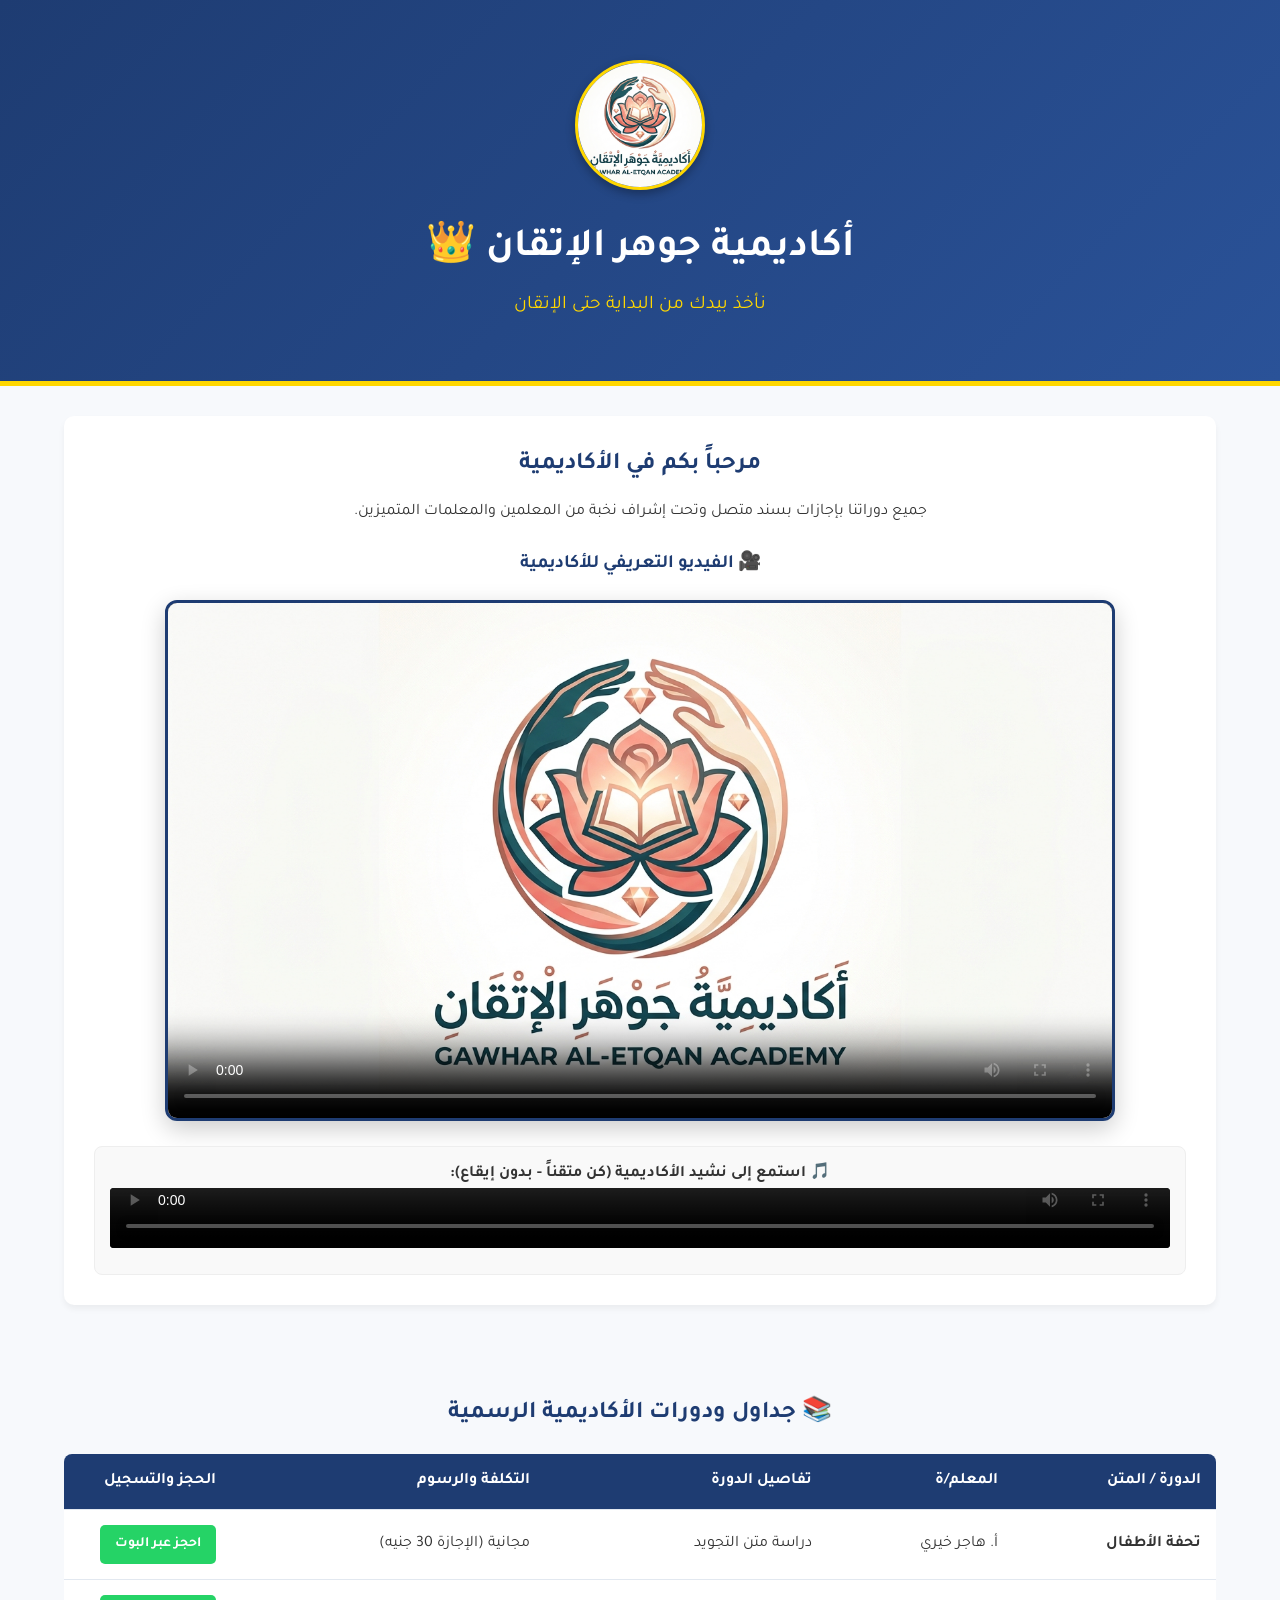
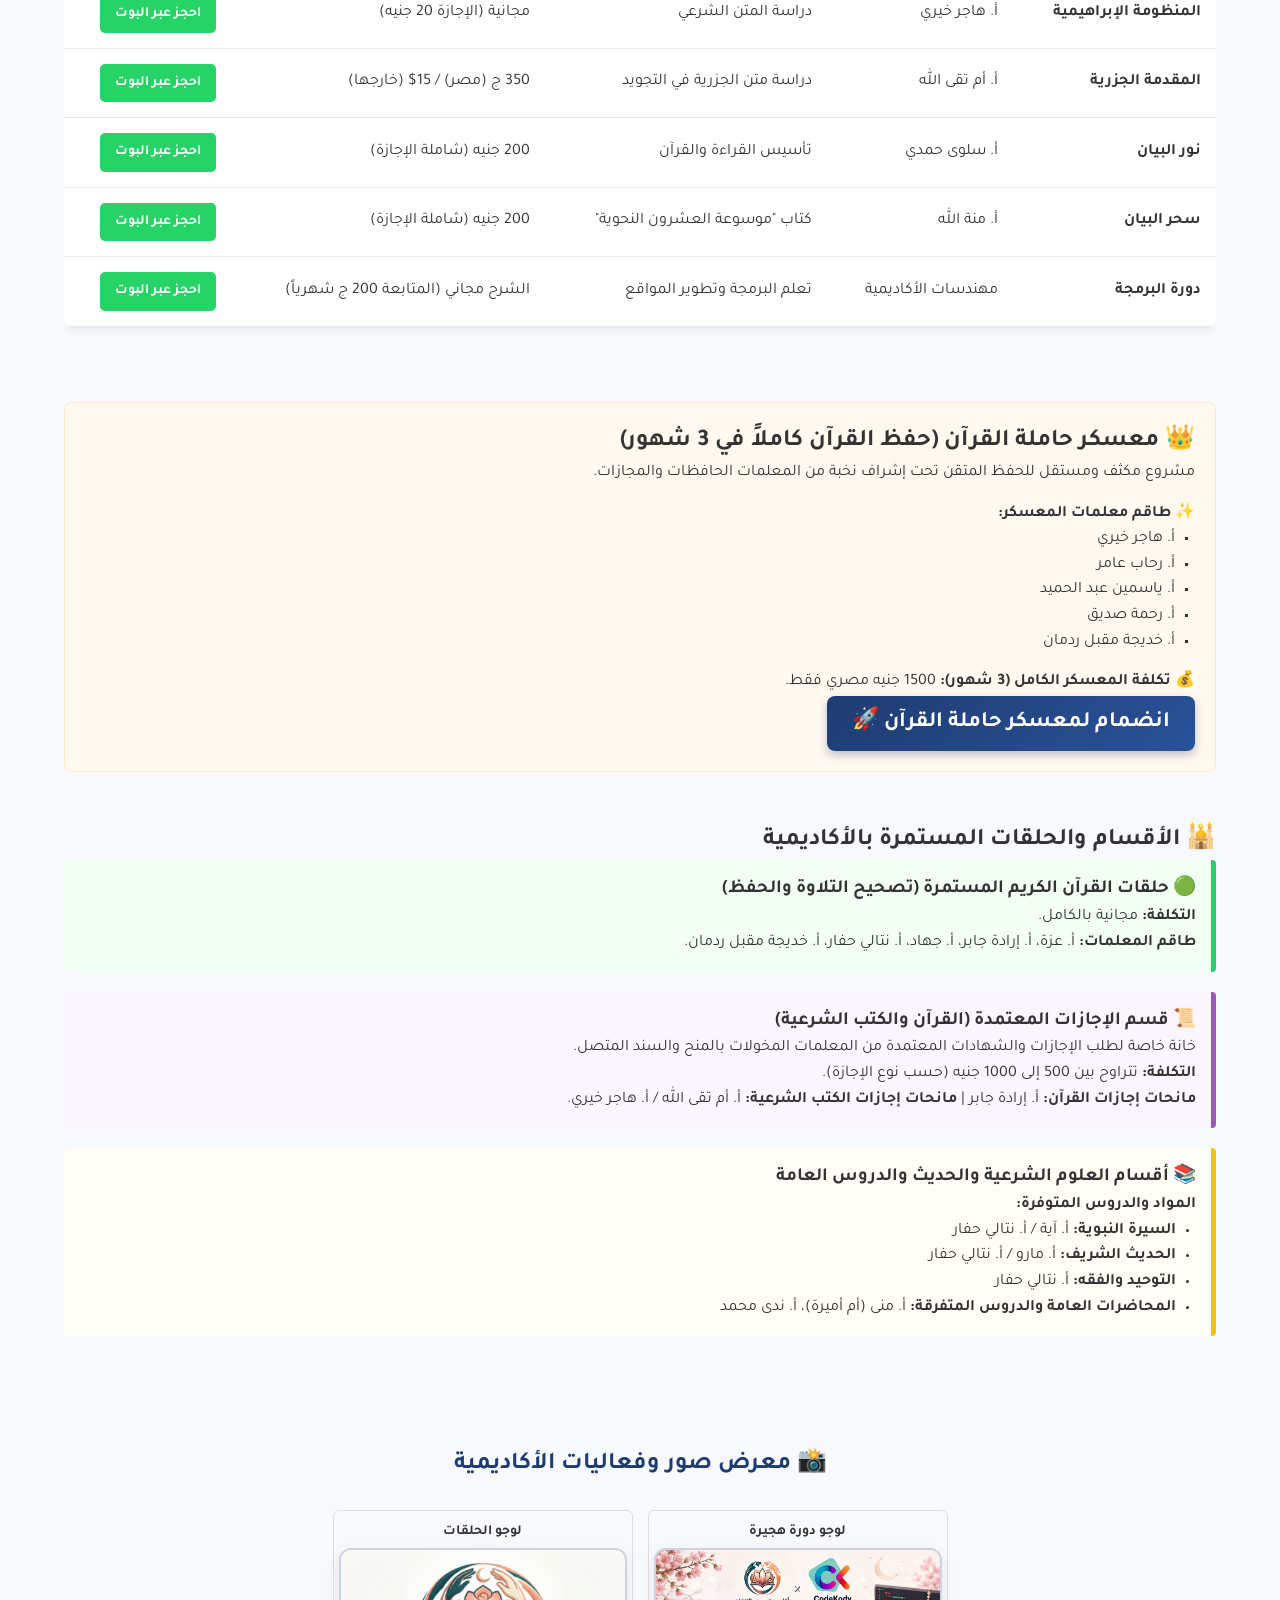
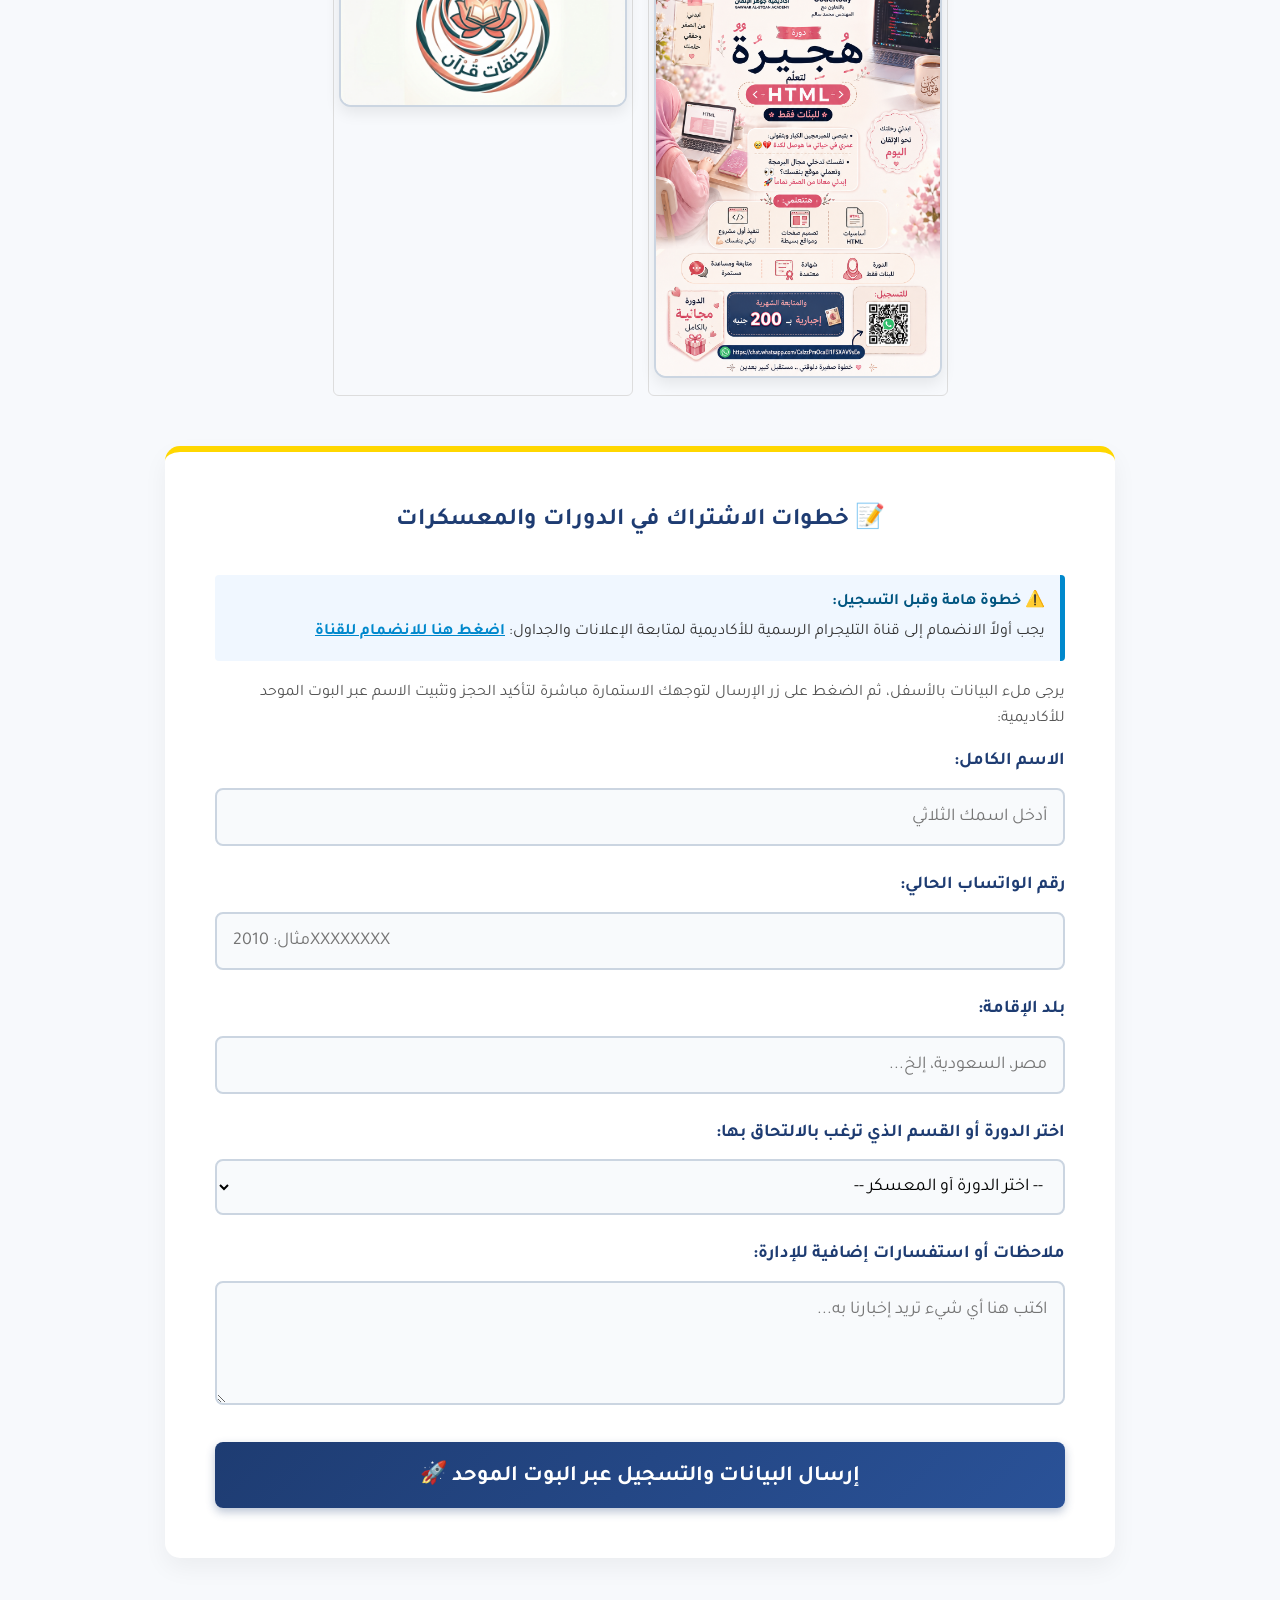
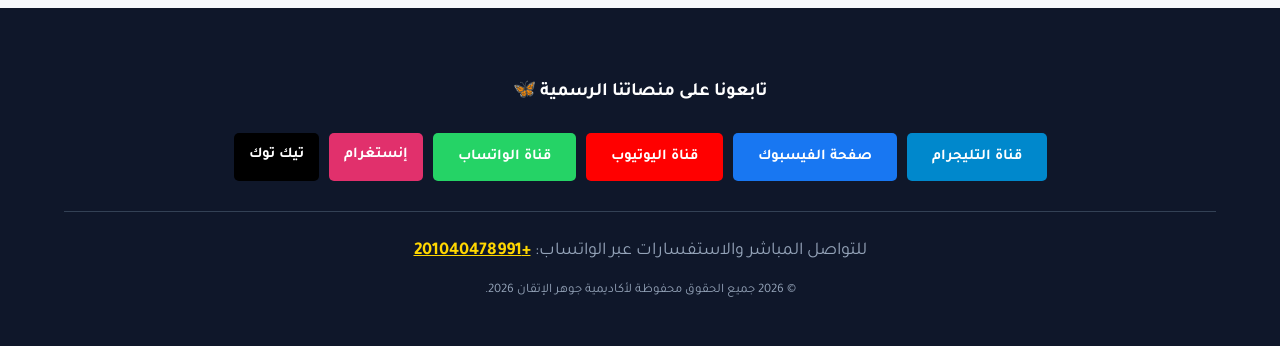
==== index.html @ d029f6da "update file paths" ====
<!DOCTYPE html>
<html lang="ar" dir="rtl">
<head>
    <meta charset="UTF-8">
    <meta name="viewport" content="width=device-width, initial-scale=1.0">
    <title>أكاديمية جوهر الإتقان</title>
    <link rel="stylesheet" href="style.css">
</head>
<body>

    <header>
        <div class="container">
            <div class="logo-area">
                <!-- لوجو الأكاديمية الرئيسي -->
                <img src="1776459624315.png" alt="شعار أكاديمية جوهر الإتقان" class="academy-logo">
                <h1>أكاديمية جوهر الإتقان 👑</h1>
            </div>
            <p class="slogan">نأخذ بيدك من البداية حتى الإتقان</p>
        </div>
    </header>

    <section class="intro container">
        <h2>مرحباً بكم في الأكاديمية</h2>
        <p>جميع دوراتنا بإجازات بسند متصل وتحت إشراف نخبة من المعلمين والمعلمات المتميزين.</p>
        
        <!-- قسم الفيديو التعريفي للأكاديمية -->
        <div class="video-section" style="margin-bottom: 25px;">
            <h3>🎥 الفيديو التعريفي للأكاديمية</h3>
            <div class="video-container">
                <video src="intro.mp4" controls width="100%" poster="1776459624315.png"></video>
            </div>
        </div>

        <!-- قسم نشيد الأكاديمية الرسمي -->
        <div class="audio-container" style="background-color: #f9f9f9; padding: 15px; border-radius: 8px; border: 1px solid #eee;">
            <p style="font-weight: bold; margin-top: 0;">🎵 استمع إلى نشيد الأكاديمية (كن متقناً - بدون إيقاع):</p>
            <video src="nasheed.mp4" controls width="100%" style="max-height: 60px; background: #000; border-radius: 4px;"></video>
        </div>
    </section>

    <!-- أولاً: دليل الدورات والمتون والأسعار -->
    <section class="courses-tables container" style="margin-top: 30px;">
        <h2>📚 جداول ودورات الأكاديمية الرسمية</h2>
        
        <div class="table-responsive">
            <table>
                <thead>
                    <tr>
                        <th>الدورة / المتن</th>
                        <th>المعلم/ة</th>
                        <th>تفاصيل الدورة</th>
                        <th>التكلفة والرسوم</th>
                        <th>الحجز والتسجيل</th>
                    </tr>
                </thead>
                <tbody>
                    <tr>
                        <td><strong>تحفة الأطفال</strong></td>
                        <td>أ. هاجر خيري</td>
                        <td>دراسة متن التجويد</td>
                        <td>مجانية (الإجازة 30 جنيه)</td>
                        <td><a href="https://t.me/DailyTajweedBot" target="_blank" class="btn-table">احجز عبر البوت</a></td>
                    </tr>
                    <tr>
                        <td><strong>المنظومة الإبراهيمية</strong></td>
                        <td>أ. هاجر خيري</td>
                        <td>دراسة المتن الشرعي</td>
                        <td>مجانية (الإجازة 20 جنيه)</td>
                        <td><a href="https://t.me/DailyTajweedBot" target="_blank" class="btn-table">احجز عبر البوت</a></td>
                    </tr>
                    <tr>
                        <td><strong>المقدمة الجزرية</strong></td>
                        <td>أ. أم تقى الله</td>
                        <td>دراسة متن الجزرية في التجويد</td>
                        <td>350 ج (مصر) / 15$ (خارجها)</td>
                        <td><a href="https://t.me/DailyTajweedBot" target="_blank" class="btn-table">احجز عبر البوت</a></td>
                    </tr>
                    <tr>
                        <td><strong>نور البيان</strong></td>
                        <td>أ. سلوى حمدي</td>
                        <td>تأسيس القراءة والقرآن</td>
                        <td>200 جنيه (شاملة الإجازة)</td>
                        <td><a href="https://t.me/DailyTajweedBot" target="_blank" class="btn-table">احجز عبر البوت</a></td>
                    </tr>
                    <tr>
                        <td><strong>سحر البيان</strong></td>
                        <td>أ. منة الله</td>
                        <td>كتاب "موسوعة العشرون النحوية"</td>
                        <td>200 جنيه (شاملة الإجازة)</td>
                        <td><a href="https://t.me/DailyTajweedBot" target="_blank" class="btn-table">احجز عبر البوت</a></td>
                    </tr>
                    <tr>
                        <td><strong>دورة البرمجة</strong></td>
                        <td>مهندسات الأكاديمية</td>
                        <td>تعلم البرمجة وتطوير المواقع</td>
                        <td>الشرح مجاني (المتابعة 200 ج شهرياً)</td>
                        <td><a href="https://t.me/DailyTajweedBot" target="_blank" class="btn-table">احجز عبر البوت</a></td>
                    </tr>
                </tbody>
            </table>
        </div>
    </section>

    <!-- ثانياً: معسكر حاملة القرآن الكريم -->
    <section class="camps-section container" style="background-color: #fff9f0; padding: 20px; border-radius: 8px; border: 1px solid #ffeacc; margin-top: 30px;">
        <h2>👑 معسكر حاملة القرآن (حفظ القرآن كاملاً في 3 شهور)</h2>
        <p>مشروع مكثف ومستقل للحفظ المتقن تحت إشراف نخبة من المعلمات الحافظات والمجازات.</p>
        
        <div style="margin: 15px 0;">
            <strong>✨ طاقم معلمات المعسكر:</strong>
            <ul style="list-style-type: square; margin-right: 20px; padding: 0;">
                <li>أ. هاجر خيري</li>
                <li>أ. رحاب عامر</li>
                <li>أ. ياسمين عبد الحميد</li>
                <li>أ. رحمة صديق</li>
                <li>أ. خديجة مقبل ردمان</li>
            </ul>
        </div>
        
        <p><strong>💰 تكلفة المعسكر الكامل (3 شهور):</strong> 1500 جنيه مصري فقط.</p>
        <a href="https://t.me/DailyTajweedBot" target="_blank" class="btn-submit" style="display: inline-block; text-align: center; text-decoration: none; width: auto; padding: 10px 25px;">انضمام لمعسكر حاملة القرآن 🚀</a>
    </section>

    <!-- ثالثاً ورابعاً وخامساً: Services -->
    <section class="academy-features container" style="margin-top: 30px;">
        <h2>🕌 الأقسام والحلقات المستمرة بالأكاديمية</h2>
        
        <div class="features-grid" style="display: flex; flex-direction: column; gap: 20px;">
            
            <div class="feature-item" style="background: #f4fff4; padding: 15px; border-right: 5px solid #2ecc71; border-radius: 4px;">
                <h3>🟢 حلقات القرآن الكريم المستمرة (تصحيح التلاوة والحفظ)</h3>
                <p><strong>التكلفة:</strong> مجانية بالكامل.</p>
                <p><strong>طاقم المعلمات:</strong> أ. عزة، أ. إرادة جابر، أ. جهاد، أ. نتالي حفار، أ. خديجة مقبل ردمان.</p>
            </div>

            <div class="feature-item" style="background: #fbf5ff; padding: 15px; border-right: 5px solid #9b59b6; border-radius: 4px;">
                <h3>📜 قسم الإجازات المعتمدة (القرآن والكتب الشرعية)</h3>
                <p>خانة خاصة لطلب الإجازات والشهادات المعتمدة من المعلمات المخولات بالمنح والسند المتصل.</p>
                <p><strong>التكلفة:</strong> تتراوح بين 500 إلى 1000 جنيه (حسب نوع الإجازة).</p>
                <p><strong>مانحات إجازات القرآن:</strong> أ. إرادة جابر | <strong>مانحات إجازات الكتب الشرعية:</strong> أ. أم تقى الله / أ. هاجر خيري.</p>
            </div>

            <div class="feature-item" style="background: #fffdf5; padding: 15px; border-right: 5px solid #f1c40f; border-radius: 4px;">
                <h3>📚 أقسام العلوم الشرعية والحديث والدروس العامة</h3>
                <p><strong>المواد والدروس المتوفرة:</strong></p>
                <ul style="margin-right: 20px;">
                    <li><strong>السيرة النبوية:</strong> أ. آية / أ. نتالي حفار</li>
                    <li><strong>الحديث الشريف:</strong> أ. مارو / أ. نتالي حفار</li>
                    <li><strong>التوحيد والفقه:</strong> أ. نتالي حفار</li>
                    <li><strong>المحاضرات العامة والدروس المتفرقة:</strong> أ. منى (أم أميرة)، أ. ندى محمد</li>
                </ul>
            </div>

        </div>
    </section>

    <!-- معرض الصور -->
    <section class="gallery container" style="margin-top: 30px;">
        <h2>📸 معرض صور وفعاليات الأكاديمية</h2>
        <div class="grid-gallery" style="display: flex; gap: 15px; justify-content: center; flex-wrap: wrap;">
            <div class="photo-item" style="max-width: 300px; border: 1px solid #ddd; padding: 5px; border-radius: 6px;">
                <p style="text-align: center; margin: 5px 0; font-size: 14px; font-weight: bold;">لوجو دورة هجيرة</p>
                <img src="file_0000000026c471f4b24076ea4651ed63.png" alt="لوجو دورة هجيرة" class="gallery-img" style="width: 100%; height: auto;">
            </div>
            <div class="photo-item" style="max-width: 300px; border: 1px solid #ddd; padding: 5px; border-radius: 6px;">
                <p style="text-align: center; margin: 5px 0; font-size: 14px; font-weight: bold;">لوجو الحلقات</p>
                <img src="1776463330630.png" alt="لوجو حلقات القرآن الكريم" class="gallery-img" style="width: 100%; height: auto;">
            </div>
        </div>
    </section>

    <!-- قسم استمارة التسجيل الموجهة للبوت -->
    <section class="registration-form container" style="margin-top: 30px;">
        <h2>📝 خطوات الاشتراك في الدورات والمعسكرات</h2>
        
        <div class="registration-notice" style="background-color: #f0f7ff; border-right: 5px solid #0088cc; padding: 15px; margin-bottom: 20px; border-radius: 4px;">
            <p style="margin: 0; font-weight: bold; color: #005580;">⚠️ خطوة هامة وقبل التسجيل:</p>
            <p style="margin: 5px 0 0 0;">يجب أولاً الانضمام إلى قناة التليجرام الرسمية للأكاديمية لمتابعة الإعلانات والجداول: 
                <a href="https://t.me/jaoharoaletqan" target="_blank" style="color: #0088cc; font-weight: bold; text-decoration: underline;">اضغط هنا للانضمام للقناة</a>
            </p>
        </div>

        <p style="margin-bottom: 15px; color: #555;">يرجى ملء البيانات بالأسفل، ثم الضغط على زر الإرسال لتوجهك الاستمارة مباشرة لتأكيد الحجز وتثبيت الاسم عبر البوت الموحد للأكاديمية:</p>

        <form action="https://t.me/DailyTajweedBot" method="GET" target="_blank">
            <div class="form-group">
                <label for="name">الاسم الكامل:</label>
                <input type="text" id="name" name="name" required placeholder="أدخل اسمك الثلاثي">
            </div>

            <div class="form-group">
                <label for="phone">رقم الواتساب الحالي:</label>
                <input type="tel" id="phone" name="phone" required placeholder="مثال: 2010XXXXXXXX">
            </div>

            <div class="form-group">
                <label for="country">بلد الإقامة:</label>
                <input type="text" id="country" name="country" required placeholder="مصر، السعودية، إلخ...">
            </div>

            <div class="form-group">
                <label for="course">اختر الدورة أو القسم الذي ترغب بالالتحاق بها:</label>
                <select id="course" name="course" required>
                    <option value="" disabled selected>-- اختر الدورة أو المعسكر --</option>
                    <option value="toufa">دورة تحفة الأطفال - أ. هاجر خيري</option>
                    <option value="ibrahimia">دورة المنظومة الإبراهيمية - أ. هاجر خيري</option>
                    <option value="jazaria">دورة المقدمة الجزرية - أ. أم تقى الله</option>
                    <option value="nour-bayan">دورة نور البيان - أ. سلوى حمدي</option>
                    <option value="sehr-bayan">دورة سحر البيان (النحو) - أ. منة الله</option>
                    <option value="programming">دورة البرمجة وتطوير المواقع</option>
                    <option value="quran-camp">معسكر حاملة القرآن (حفظ 3 شهور)</option>
                    <option value="free-quran">حلقات القرآن الكريم المستمرة (مجاناً)</option>
                    <option value="ejaza">طلب إجازة معتمدة (قرآن / كتب شرعية)</option>
                    <option value="sharia-lessons">الدروس والعلوم الشرعية العامة</option>
                </select>
            </div>

            <div class="form-group">
                <label for="notes">ملاحظات أو استفسارات إضافية للإدارة:</label>
                <textarea id="notes" name="notes" rows="4" placeholder="اكتب هنا أي شيء تريد إخبارنا به..."></textarea>
            </div>

            <button type="submit" class="btn-submit">إرسال البيانات والتسجيل عبر البوت الموحد 🚀</button>
        </form>
    </section>

    <footer>
        <div class="container">
            <h3>تابعونا على منصاتنا الرسمية 🦋</h3>
            <div class="social-links" style="display: flex; flex-wrap: wrap; gap: 10px; justify-content: center;">
                <a href="https://t.me/jaoharoaletqan" target="_blank" class="social-btn telegram">قناة التليجرام</a>
                <a href="https://www.facebook.com/share/1DRd5P4RkN/" target="_blank" class="social-btn facebook">صفحة الفيسبوك</a>
                <a href="https://youtube.com/channel/UCvc7zx4xWksuyzPKJqUx25w?si=0wSrqYZo-ciBaQLL" target="_blank" class="social-btn youtube">قناة اليوتيوب</a>
                <a href="https://whatsapp.com/channel/0029Vb83shEDOQIeLFzWgD01" target="_blank" class="social-btn whatsapp">قناة الواتساب</a>
                <a href="https://www.instagram.com/hager832014?igsh=ZzMzMGJic2dxbDhq" target="_blank" class="social-btn instagram" style="background-color: #E1306C; color: white; padding: 10px 15px; border-radius: 5px; text-decoration: none;">إنستغرام</a>
                <a href="https://tiktok.com/@user3035176127599" target="_blank" class="social-btn tiktok" style="background-color: #000000; color: white; padding: 10px 15px; border-radius: 5px; text-decoration: none;">تيك توك</a>
            </div>
            
            <hr class="footer-divider">
            
            <p class="footer-contact">للتواصل المباشر والاستفسارات عبر الواتساب: <a href="https://wa.me/201040478991" target="_blank" style="color: #ffd700; font-weight: bold;">+201040478991</a></p>
            <p class="copyright">&copy; 2026 جميع الحقوق محفوظة لأكاديمية جوهر الإتقان 2026.</p>
        </div>
    </footer>

</body>
</html>
---- style.css ----
/* إعدادات الخطوط العامة والتصفير */
@import url('https://fonts.googleapis.com/css2?family=Tajawal:wght@400;700&display=swap');

* {
    margin: 0;
    padding: 0;
    box-sizing: border-box;
    font-family: 'Tajawal', sans-serif;
}

body {
    background-color: #f7f9fc;
    color: #333;
    line-height: 1.6;
}

.container {
    width: 90%;
    max-width: 1200px;
    margin: 0 auto;
    padding: 20px 0;
}

/* الهيدر وتنسيق الشعار */
header {
    background: linear-gradient(135deg, #1e3c72, #2a5298);
    color: #fff;
    text-align: center;
    padding: 40px 0;
    border-bottom: 5px solid #ffd700;
}

.academy-logo {
    width: 130px;
    height: 130px;
    border-radius: 50%;
    border: 3px solid #ffd700;
    margin-bottom: 15px;
    object-fit: cover;
    box-shadow: 0 4px 10px rgba(0, 0, 0, 0.3);
}

header h1 {
    font-size: 2.5rem;
    margin-bottom: 10px;
}

.slogan {
    font-size: 1.2rem;
    color: #ffd700;
}

/* القسم الترحيبي */
.intro {
    text-align: center;
    margin-top: 30px;
    background: #fff;
    padding: 30px;
    border-radius: 10px;
    box-shadow: 0 4px 6px rgba(0,0,0,0.05);
}

.intro h2 {
    color: #1e3c72;
    margin-bottom: 15px;
}

.video-section h3 {
    color: #1e3c72;
    margin: 25px 0 10px 0;
}

/* تكبير وتعديل مشغل الفيديو */
.video-container {
    width: 100%;
    max-width: 950px; 
    margin: 20px auto;
    border-radius: 12px;
    overflow: hidden;
    box-shadow: 0 8px 25px rgba(0, 0, 0, 0.2); 
    border: 3px solid #1e3c72; 
}

.video-container video {
    display: block;
    width: 100%;
    height: auto;
    max-height: 550px;
    background-color: #000;
}

.audio-container {
    margin-top: 20px;
}

.audio-container audio {
    margin-top: 10px;
    width: 100%;
    max-width: 450px;
}

/* جداول الدورات */
.courses-tables h2 {
    text-align: center;
    color: #1e3c72;
    margin: 40px 0 20px 0;
}

.courses-tables h3 {
    color: #2a5298;
    background-color: #e0f2fe;
    padding: 12px;
    border-right: 5px solid #0284c7;
    margin-top: 30px;
    margin-bottom: 15px;
    border-radius: 4px;
}

.table-responsive {
    overflow-x: auto;
}

table {
    width: 100%;
    border-collapse: collapse;
    background: #fff;
    border-radius: 8px;
    overflow: hidden;
    box-shadow: 0 4px 6px rgba(0,0,0,0.05);
    margin-bottom: 25px;
}

th, td {
    padding: 15px;
    text-align: right;
    border-bottom: 1px solid #e2e8f0;
}

th {
    background-color: #1e3c72;
    color: white;
    font-size: 16px;
}

tr:hover {
    background-color: #f1f5f9;
}

.btn-table {
    display: inline-block;
    padding: 8px 15px;
    background-color: #25d366;
    color: #fff;
    text-decoration: none;
    border-radius: 5px;
    font-size: 14px;
    font-weight: bold;
    transition: 0.3s;
}

.btn-table:hover {
    background-color: #128c7e;
}

/* قسم المعرض وتكبير مساحة وعرض الصور */
.gallery h2 {
    text-align: center;
    color: #1e3c72;
    margin: 40px 0 20px 0;
}

.grid-gallery {
    display: grid;
    grid-template-columns: repeat(auto-fit, minmax(400px, 1fr)); 
    gap: 30px; 
    margin-top: 25px;
}

.gallery-img {
    width: 100%;
    height: 400px; 
    object-fit: contain; 
    background-color: #fff; 
    border-radius: 12px;
    border: 2px solid #cbd5e1;
    box-shadow: 0 6px 15px rgba(0,0,0,0.08);
    transition: transform 0.3s ease, box-shadow 0.3s ease;
}

.gallery-img:hover {
    transform: scale(1.04); 
    box-shadow: 0 12px 25px rgba(0,0,0,0.15);
}

/* تكبير وتوسيع استمارة التسجيل للفورم */
.registration-form {
    max-width: 950px; 
    margin: 50px auto;
    padding: 50px; 
    background: #fff;
    border-radius: 15px;
    border-top: 6px solid #ffd700; 
    box-shadow: 0 10px 25px rgba(0,0,0,0.05);
}

.registration-form h2 {
    text-align: center;
    color: #1e3c72;
    margin-bottom: 35px;
}

.form-group {
    margin-bottom: 25px;
}

.form-group label {
    display: block;
    font-size: 18px; 
    margin-bottom: 12px;
    font-weight: bold;
    color: #1e3c72;
}

.form-group input, 
.form-group select, 
.form-group textarea {
    width: 100%;
    padding: 16px; 
    border: 2px solid #cbd5e1; 
    border-radius: 8px;
    font-size: 18px; 
    background-color: #f8fafc;
}

.form-group input:focus, .form-group select:focus, .form-group textarea:focus {
    outline: none;
    border-color: #2a5298;
    background-color: #fff;
}

.btn-submit {
    display: block;
    width: 100%;
    padding: 18px; 
    background: linear-gradient(135deg, #1e3c72, #2a5298);
    color: white;
    border: none;
    border-radius: 8px;
    font-size: 22px; 
    font-weight: bold;
    cursor: pointer;
    transition: 0.3s;
    box-shadow: 0 4px 10px rgba(30, 60, 114, 0.3);
}

.btn-submit:hover {
    background: linear-gradient(135deg, #2a5298, #1e3c72);
}

/* الفوتر ومواقع التواصل */
footer {
    background-color: #0f172a;
    color: #94a3b8;
    padding: 50px 0 25px 0;
    text-align: center;
    margin-top: 50px;
}

footer h3 {
    color: #fff;
    margin-bottom: 25px;
}

.social-links {
    display: flex;
    justify-content: center;
    gap: 15px;
    flex-wrap: wrap;
    margin-bottom: 30px;
}

.social-btn {
    padding: 12px 25px;
    color: white;
    text-decoration: none;
    border-radius: 5px;
    font-weight: bold;
    font-size: 15px;
    transition: 0.3s;
}

.telegram { background-color: #0088cc; }
.facebook { background-color: #1877f2; }
.youtube { background-color: #ff0000; }
.whatsapp { background-color: #25d366; }

.social-btn:hover {
    opacity: 0.85;
}

.footer-divider {
    border: 0;
    height: 1px;
    background: #334155;
    margin: 25px 0;
}

.footer-contact {
    margin-bottom: 15px;
    font-size: 18px;
}

.copyright {
    font-size: 13px;
}

/* الاستجابة للشاشات الصغيرة جداً كالهواتف */
@media (max-width: 768px) {
    header h1 { font-size: 1.8rem; }
    th, td { padding: 10px; font-size: 14px; }
    .grid-gallery { grid-template-columns: 1fr; }
    .gallery-img { height: 280px; }
    .registration-form { padding: 25px; }
}
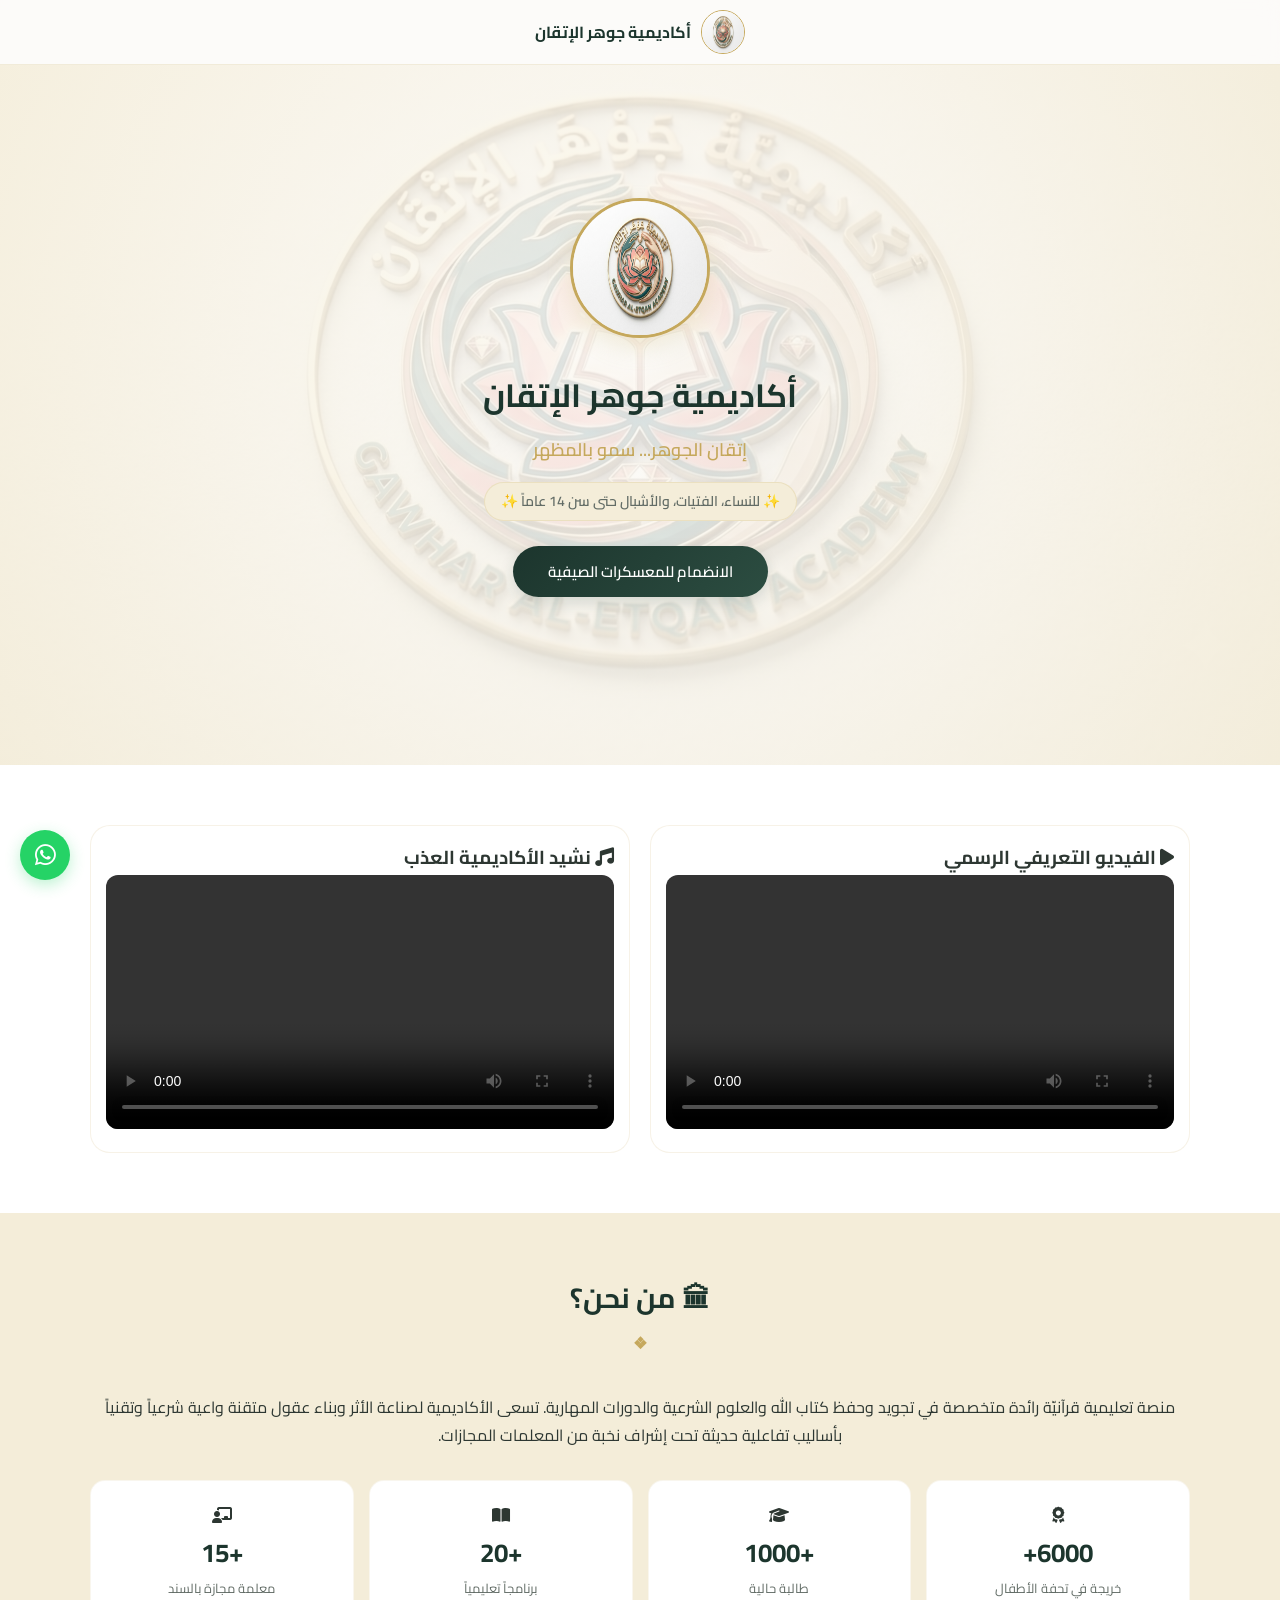
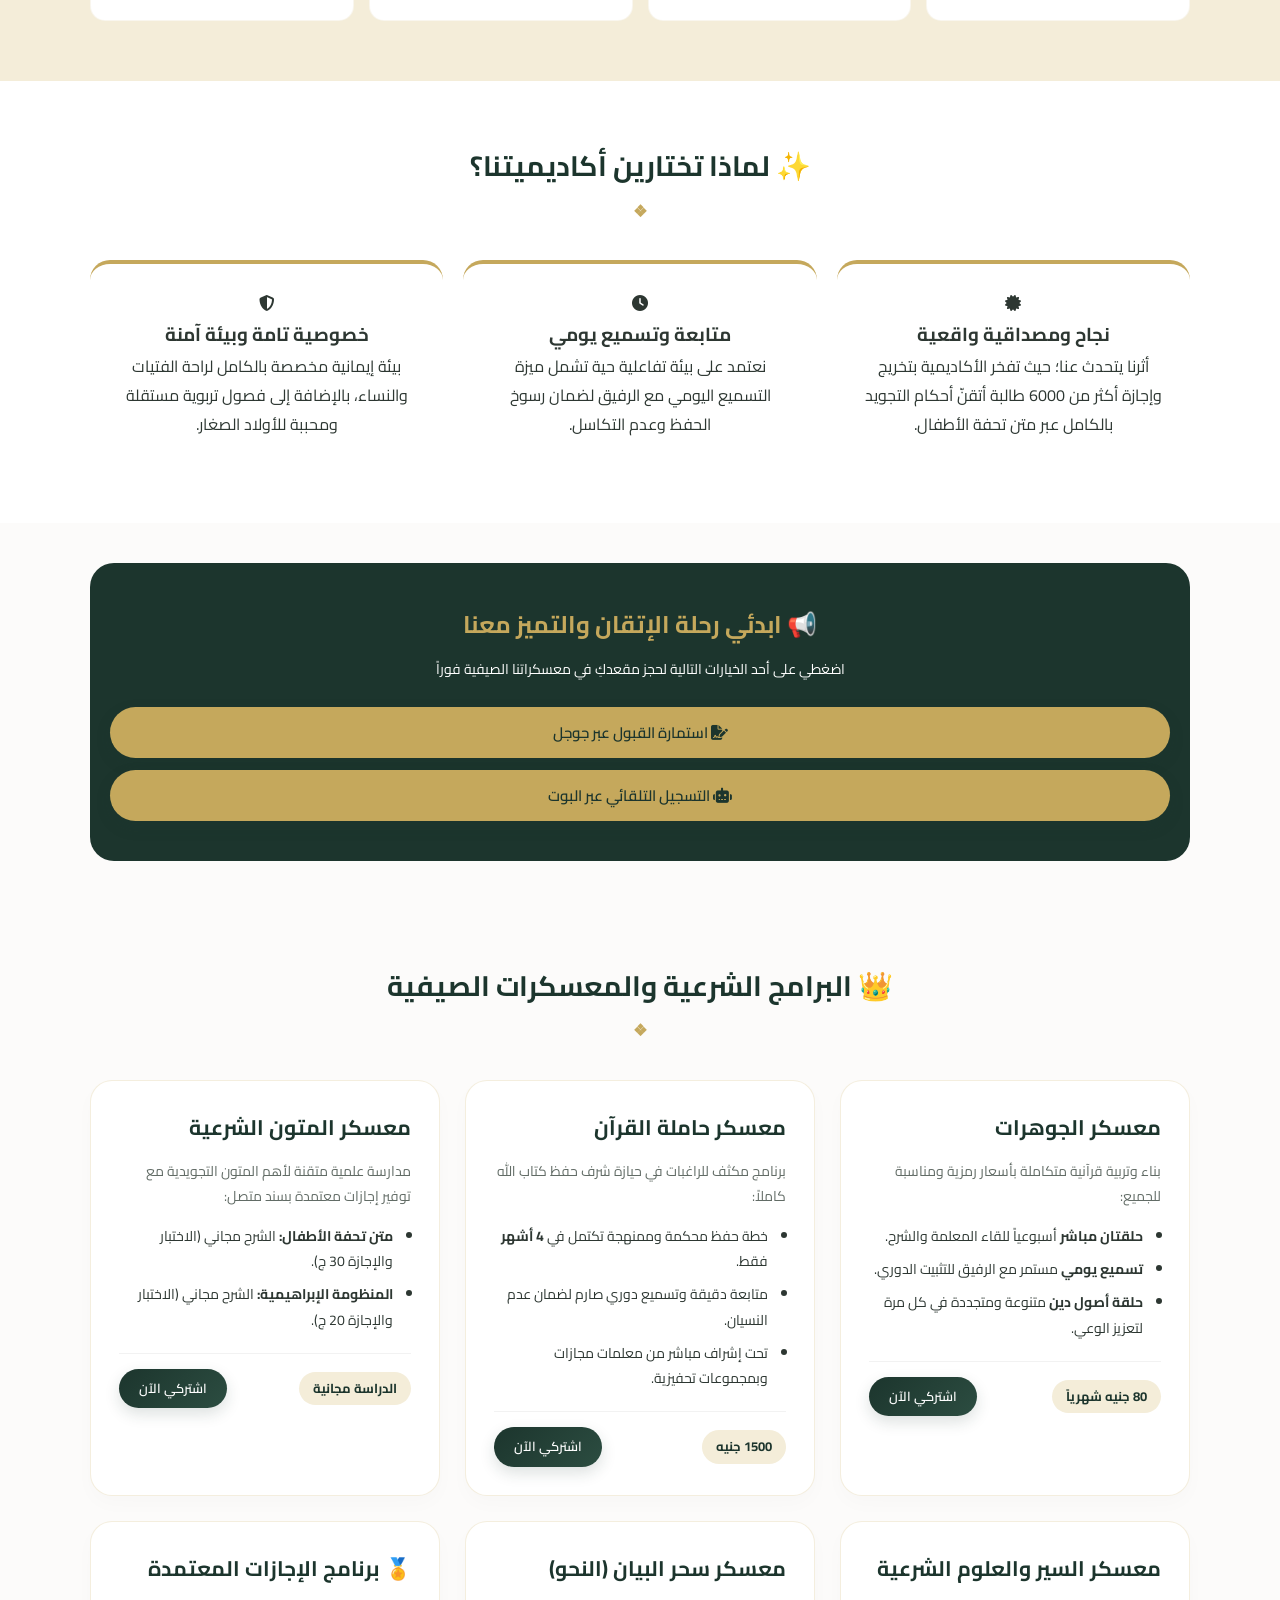
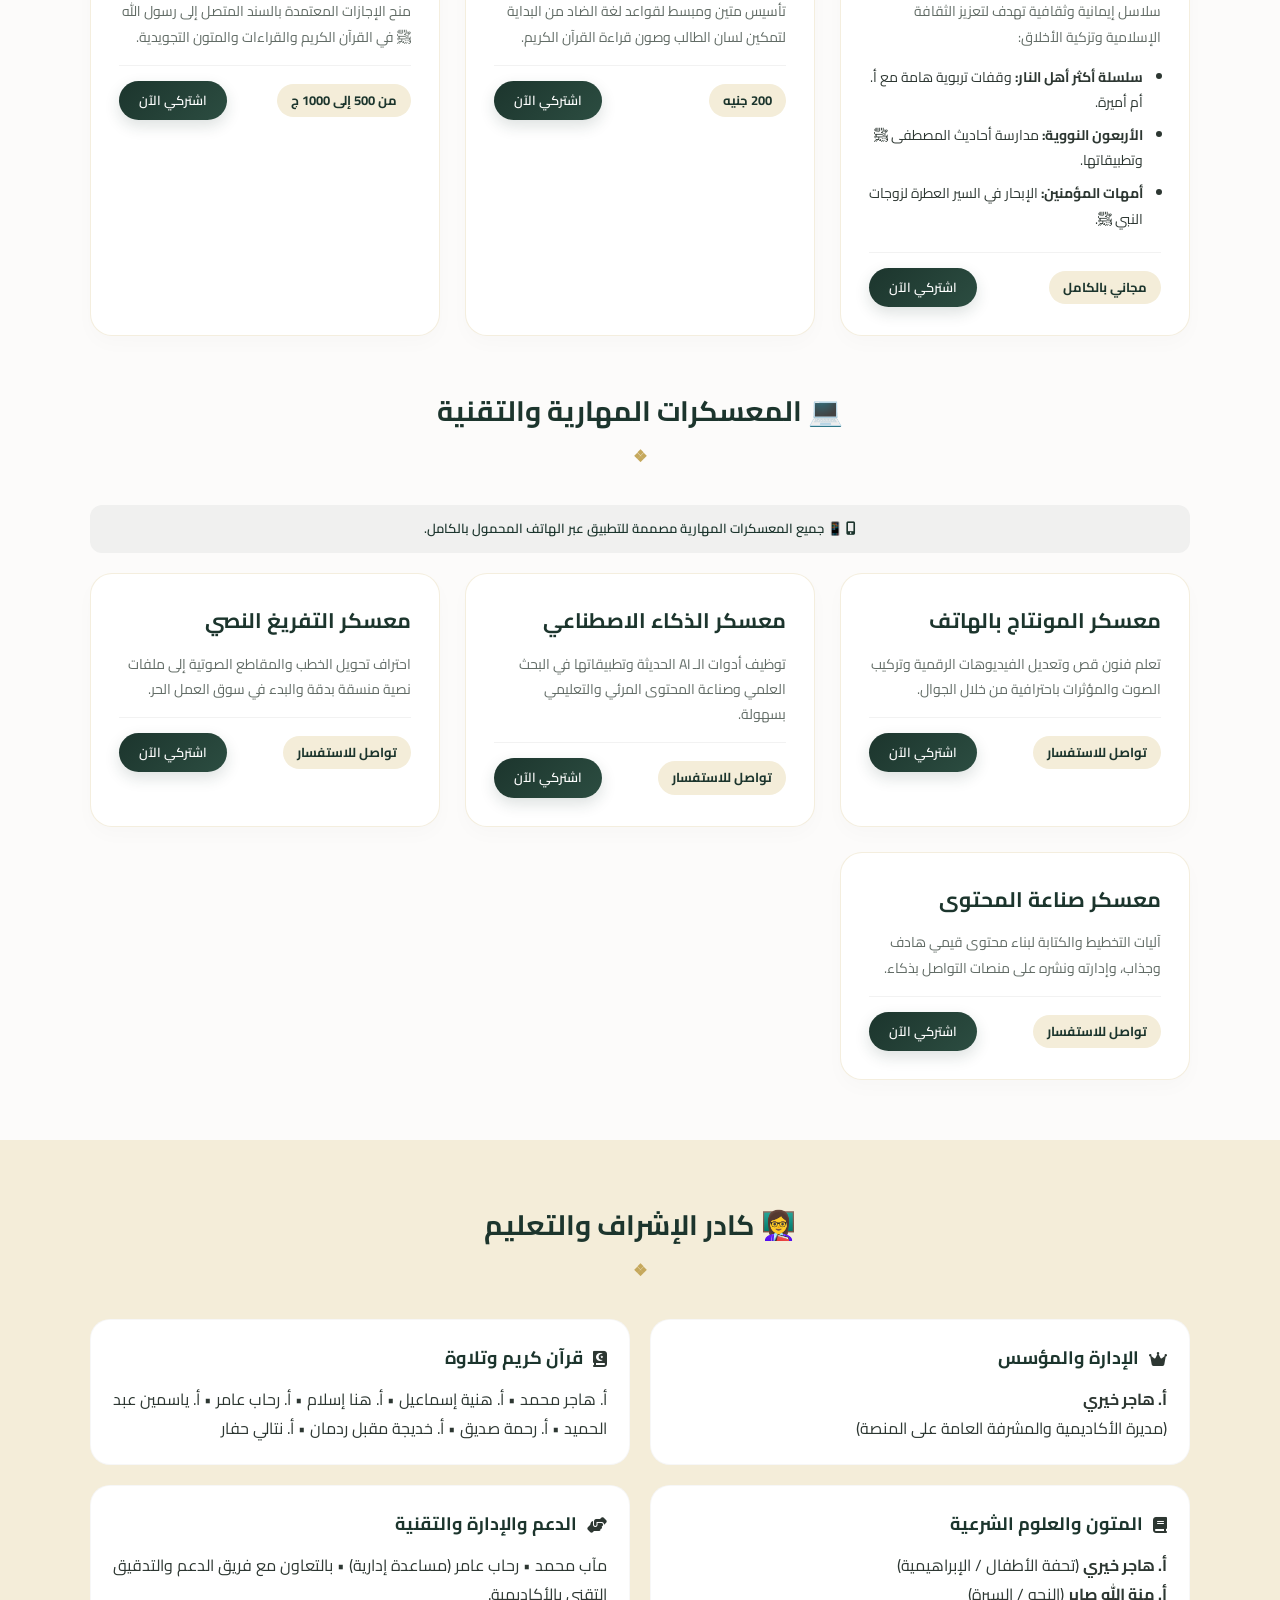
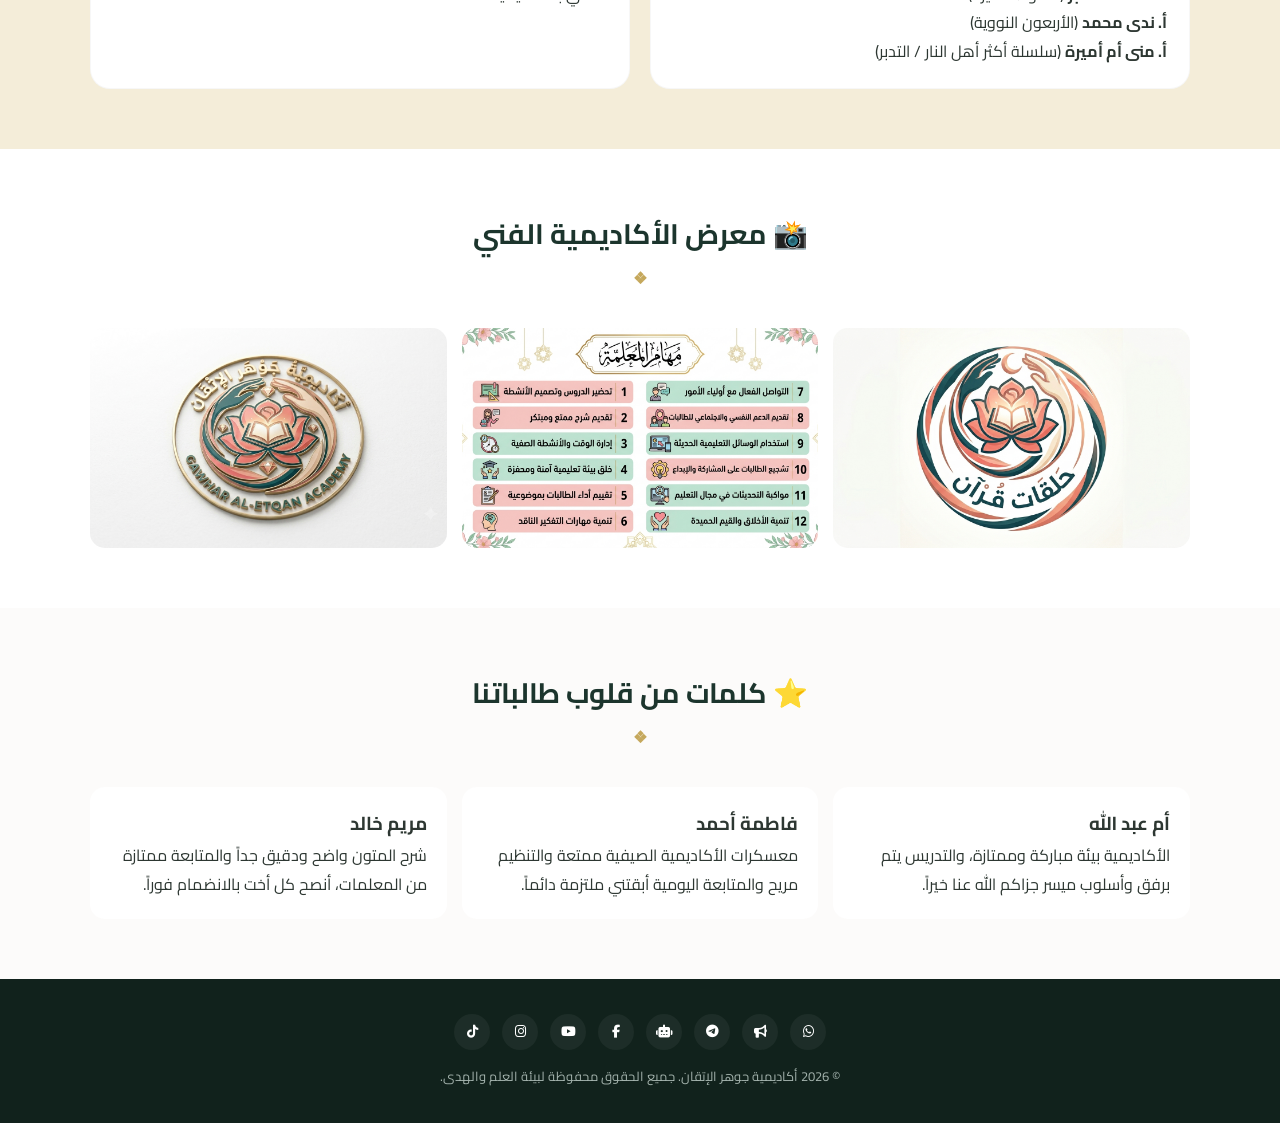
==== commit 857da451: "update layout." ====
--- a/index.html
+++ b/index.html
@@ -4,247 +4,560 @@
     <meta charset="UTF-8">
     <meta name="viewport" content="width=device-width, initial-scale=1.0">
     <title>أكاديمية جوهر الإتقان</title>
-    <link rel="stylesheet" href="style.css">
+    <link href="https://fonts.googleapis.com/css2?family=Cairo:wght@300;400;600;700&display=swap" rel="stylesheet">
+    <link rel="stylesheet" href="https://cdnjs.cloudflare.com/ajax/libs/font-awesome/6.4.0/css/all.min.css">
+
+    <style>
+        /* ===== الهوية اللونية الفخمة والهادئة ===== */
+        :root {
+            --bg-main: #fcfbfa; 
+            --bg-card: #ffffff;
+            --primary: #1c352d; 
+            --gold: #c5a85c;    
+            --gold-light: #f4edd9;
+            --text-main: #2d3732;
+            --text-muted: #626c66;
+        }
+
+        * {
+            margin: 0;
+            padding: 0;
+            box-sizing: border-box;
+            font-family: 'Cairo', sans-serif;
+            scroll-behavior: smooth;
+        }
+
+        body {
+            background: var(--bg-main);
+            color: var(--text-main);
+            overflow-x: hidden;
+            line-height: 1.8;
+        }
+
+        .container {
+            width: 100%;
+            max-width: 1140px;
+            margin: auto;
+            padding: 0 20px;
+        }
+
+        section {
+            padding: 60px 0;
+        }
+
+        .section-title {
+            text-align: center;
+            font-size: 28px;
+            color: var(--primary);
+            margin-bottom: 35px;
+            font-weight: 700;
+        }
+
+        .section-title::after {
+            content: '❖';
+            display: block;
+            color: var(--gold);
+            font-size: 16px;
+            margin-top: 5px;
+        }
+
+        /* ===== الهيدر النحيف النقي (بدون أي روابط) ===== */
+        header {
+            position: fixed;
+            top: 0;
+            width: 100%;
+            background: rgba(252, 251, 250, 0.95);
+            backdrop-filter: blur(10px);
+            z-index: 1000;
+            padding: 10px 0;
+            border-bottom: 1px solid rgba(197, 168, 92, 0.2);
+        }
+
+        .header-content {
+            display: flex;
+            justify-content: center; /* توسط الشعار والاسم لمنح مظهر متوازن وفخم */
+            align-items: center;
+        }
+
+        .header-logo-area {
+            display: flex;
+            align-items: center;
+            gap: 10px;
+        }
+
+        .header-logo-area img {
+            width: 44px;
+            height: 44px;
+            border-radius: 50%;
+            border: 1px solid var(--gold);
+        }
+
+        .header-content h1 {
+            color: var(--primary);
+            font-size: 16px;
+            font-weight: 700;
+        }
+
+        /* ===== واجهة الهيرو النابضة بالحياة ===== */
+        .hero {
+            min-height: 85vh;
+            display: flex;
+            align-items: center;
+            justify-content: center;
+            text-align: center;
+            background: radial-gradient(circle at center, rgba(252, 251, 250, 0.85), rgba(244, 237, 217, 0.9)), url('/sheear.png');
+            background-size: cover;
+            background-position: center;
+            padding-top: 90px;
+        }
+
+        .hero-content {
+            width: 100%;
+            max-width: 600px;
+        }
+
+        .hero-logo {
+            width: 140px;
+            height: 140px;
+            margin-bottom: 20px;
+            border-radius: 50%;
+            border: 3px solid var(--gold);
+            background: #fff;
+            box-shadow: 0 10px 25px rgba(197, 168, 92, 0.2);
+            transition: transform 0.5s ease;
+        }
+        
+        /* حركة اللوجو الكبير عند اللمس */
+        .hero-logo:hover {
+            transform: scale(1.05) rotate(5deg);
+        }
+
+        .hero h1 {
+            font-size: 32px;
+            color: var(--primary);
+            margin-bottom: 10px;
+            font-weight: 700;
+        }
+
+        .hero p {
+            font-size: 18px;
+            color: var(--gold);
+            font-weight: 600;
+            margin-bottom: 15px;
+        }
+
+        .hero-target {
+            font-size: 14px;
+            color: var(--text-muted);
+            background: var(--gold-light);
+            display: inline-block;
+            padding: 6px 16px;
+            border-radius: 50px;
+            margin-bottom: 25px;
+            font-weight: 600;
+            border: 1px solid rgba(197, 168, 92, 0.2);
+        }
+
+        /* حيوية وتأثير الأزرار التفاعلية */
+        .btn {
+            display: inline-block;
+            padding: 12px 35px;
+            background: linear-gradient(135deg, var(--primary), #2c4d41);
+            color: #fff;
+            border-radius: 50px;
+            text-decoration: none;
+            font-weight: 600;
+            font-size: 15px;
+            box-shadow: 0 6px 15px rgba(28, 53, 45, 0.15);
+            transition: all 0.3s cubic-bezier(0.25, 0.8, 0.25, 1);
+        }
+
+        .btn:hover, .btn:active {
+            transform: translateY(-4px);
+            box-shadow: 0 12px 25px rgba(28, 53, 45, 0.3);
+            background: linear-gradient(135deg, var(--gold), #b39549);
+            color: var(--primary);
+        }
+
+        /* ===== إضافة الحياة والتفاعل للكروت (مهم جداً) ===== */
+        .cards-grid {
+            display: flex;
+            flex-direction: column; 
+            gap: 25px;
+            width: 100%;
+        }
+
+        @media (min-width: 768px) {
+            .cards-grid {
+                display: grid;
+                grid-template-columns: repeat(auto-fit, minmax(320px, 1fr));
+            }
+        }
+
+        .card {
+            background: var(--bg-card);
+            padding: 28px;
+            border-radius: 22px;
+            border: 1px solid rgba(197, 168, 92, 0.2);
+            box-shadow: 0 8px 20px rgba(0,0,0,0.02);
+            width: 100%; 
+            box-sizing: border-box;
+            transition: all 0.4s cubic-bezier(0.165, 0.84, 0.44, 1);
+            position: relative;
+            overflow: hidden;
+        }
+
+        /* التأثير التفاعلي الحي عند الضغط أو تمرير الماوس على الكرت */
+        .card:hover, .card:active {
+            transform: translateY(-8px) scale(1.02);
+            border-color: var(--gold);
+            box-shadow: 0 15px 35px rgba(197, 168, 92, 0.18);
+            background: linear-gradient(to bottom, #ffffff, #fffdf9);
+        }
+
+        /* خط ذهبي أنيق ينبثق في أعلى الكرت عند التفاعل */
+        .card::before {
+            content: '';
+            position: absolute;
+            top: 0; left: 0; right: 0; height: 0;
+            background: var(--gold);
+            transition: all 0.3s ease;
+        }
+        .card:hover::before, .card:active::before {
+            height: 4px;
+        }
+
+        .card h3 { color: var(--primary); margin-bottom: 12px; font-size: 21px; font-weight: 700; transition: color 0.3s; }
+        .card:hover h3 { color: var(--gold); }
+        .card p { color: var(--text-muted); margin-bottom: 15px; font-size: 14px; }
+        .card ul { margin-right: 18px; margin-bottom: 20px; }
+        .card ul li { margin-bottom: 8px; font-size: 14px; color: var(--text-main); }
+
+        .card-footer {
+            display: flex;
+            justify-content: space-between;
+            align-items: center;
+            border-top: 1px solid rgba(0,0,0,0.05);
+            padding-top: 15px;
+        }
+
+        .price {
+            background: var(--gold-light);
+            color: var(--primary);
+            padding: 5px 14px;
+            border-radius: 50px;
+            font-weight: 700;
+            font-size: 13px;
+            transition: all 0.3s;
+        }
+        .card:hover .price {
+            background: var(--primary);
+            color: #fff;
+        }
+
+        .card .btn-sm { padding: 8px 20px; font-size: 13px; border-radius: 50px; }
+
+        /* باقي التنسيقات التفاعلية المريحة */
+        .media-grid { display: flex; flex-direction: column; gap: 20px; }
+        @media (min-width: 768px) { .media-grid { display: grid; grid-template-columns: 1fr 1fr; } }
+        .video-box { background: #fff; padding: 15px; border-radius: 20px; border: 1px solid rgba(197,168,92,0.15); transition: all 0.3s; }
+        .video-box:hover { transform: scale(1.01); box-shadow: 0 10px 25px rgba(0,0,0,0.05); }
+        .video-box video { width: 100%; border-radius: 12px; }
+
+        .about { background: var(--gold-light); text-align: center; }
+        .about-text { font-size: 16px; margin-bottom: 30px; }
+        .stats { display: grid; grid-template-columns: 1fr 1fr; gap: 15px; }
+        @media (min-width: 768px) { .stats { grid-template-columns: repeat(4, 1fr); } }
+        .stat { background: #fff; padding: 20px 10px; border-radius: 15px; border: 1px solid rgba(197,168,92,0.1); transition: all 0.3s; }
+        .stat:hover { transform: translateY(-3px); border-color: var(--gold); }
+        .stat h3 { font-size: 26px; color: var(--primary); font-weight: 700; }
+        .stat p { font-size: 13px; color: var(--text-muted); }
+
+        .features-grid { display: flex; flex-direction: column; gap: 20px; }
+        @media (min-width: 768px) { .features-grid { display: grid; grid-template-columns: repeat(3, 1fr); } }
+        .feature-card { background: #fff; padding: 25px; border-radius: 20px; text-align: center; border-top: 4px solid var(--gold); transition: all 0.3s; }
+        .feature-card:hover { transform: translateY(-5px); box-shadow: 0 10px 30px rgba(0,0,0,0.05); }
+
+        .registration-section { background: var(--primary); color: #fff; padding: 40px 20px; border-radius: 24px; text-align: center; transition: all 0.3s; }
+        .registration-section:hover { box-shadow: 0 15px 40px rgba(28, 53, 45, 0.25); }
+        .registration-section h2 { color: var(--gold); font-size: 24px; margin-bottom: 10px; }
+        .registration-section p { font-size: 14px; margin-bottom: 25px; }
+        .registration-buttons { display: flex; flex-direction: column; gap: 12px; }
+        .registration-buttons .btn { background: var(--gold); color: var(--primary); }
+        .registration-buttons .btn:hover { background: #fff; color: var(--primary); }
+
+        .team-grid { display: flex; flex-direction: column; gap: 20px; }
+        @media (min-width: 768px) { .team-grid { display: grid; grid-template-columns: 1fr 1fr; } }
+        .teacher { background: #fff; padding: 22px; border-radius: 20px; border: 1px solid rgba(0,0,0,0.03); transition: all 0.3s; }
+        .teacher:hover { transform: translateY(-3px); border-color: var(--gold); }
+        .teacher-role { display: flex; align-items: center; gap: 10px; margin-bottom: 10px; }
+        .teacher-role h3 { color: var(--primary); font-size: 18px; }
+
+        .gallery-grid { display: flex; flex-direction: column; gap: 15px; }
+        @media (min-width: 768px) { .gallery-grid { display: grid; grid-template-columns: repeat(3, 1fr); } }
+        .gallery-grid img { width: 100%; height: 220px; object-fit: cover; border-radius: 15px; transition: all 0.3s; }
+        .gallery-grid img:hover { transform: scale(1.03); }
+
+        .reviews-grid { display: flex; flex-direction: column; gap: 15px; }
+        @media (min-width: 768px) { .reviews-grid { display: grid; grid-template-columns: repeat(3, 1fr); } }
+        .review { background: #fff; padding: 20px; border-radius: 15px; transition: all 0.3s; }
+        .review:hover { transform: translateY(-3px); box-shadow: 0 8px 20px rgba(0,0,0,0.02); }
+
+        .phone-notice { background: rgba(28, 53, 45, 0.05); color: var(--primary); padding: 12px; border-radius: 12px; font-size: 13px; text-align: center; margin-bottom: 20px; font-weight: 600; }
+        footer { background: #11221c; text-align: center; padding: 35px 20px; color: #a4b3ad; font-size: 13px; }
+        .social-links { display: flex; justify-content: center; gap: 12px; margin-bottom: 15px; flex-wrap: wrap; }
+        .social-icon { width: 36px; height: 36px; border-radius: 50%; background: rgba(255,255,255,0.05); color: #fff; display: flex; align-items: center; justify-content: center; text-decoration: none; transition: all 0.3s; }
+        .social-icon:hover { background: var(--gold); transform: translateY(-3px); }
+        .whatsapp-btn { position: fixed; bottom: 20px; left: 20px; background: #25D366; color: white; width: 50px; height: 50px; border-radius: 50%; display: flex; align-items: center; justify-content: center; font-size: 24px; z-index: 1000; text-decoration: none; transition: all 0.3s; box-shadow: 0 5px 15px rgba(37,211,102,0.3); }
+        .whatsapp-btn:hover { transform: scale(1.1); }
+    </style>
 </head>
 <body>
 
     <header>
-        <div class="container">
-            <div class="logo-area">
-                <!-- لوجو الأكاديمية الرئيسي -->
-                <img src="1776459624315.png" alt="شعار أكاديمية جوهر الإتقان" class="academy-logo">
-                <h1>أكاديمية جوهر الإتقان 👑</h1>
-            </div>
-            <p class="slogan">نأخذ بيدك من البداية حتى الإتقان</p>
+        <div class="container header-content">
+            <div class="header-logo-area">
+                <img src="/sheear.png" alt="شعار الأكاديمية">
+                <h1>أكاديمية جوهر الإتقان</h1>
+            </div>
         </div>
     </header>
 
-    <section class="intro container">
-        <h2>مرحباً بكم في الأكاديمية</h2>
-        <p>جميع دوراتنا بإجازات بسند متصل وتحت إشراف نخبة من المعلمين والمعلمات المتميزين.</p>
-        
-        <!-- قسم الفيديو التعريفي للأكاديمية -->
-        <div class="video-section" style="margin-bottom: 25px;">
-            <h3>🎥 الفيديو التعريفي للأكاديمية</h3>
-            <div class="video-container">
-                <video src="intro.mp4" controls width="100%" poster="1776459624315.png"></video>
-            </div>
-        </div>
-
-        <!-- قسم نشيد الأكاديمية الرسمي -->
-        <div class="audio-container" style="background-color: #f9f9f9; padding: 15px; border-radius: 8px; border: 1px solid #eee;">
-            <p style="font-weight: bold; margin-top: 0;">🎵 استمع إلى نشيد الأكاديمية (كن متقناً - بدون إيقاع):</p>
-            <video src="nasheed.mp4" controls width="100%" style="max-height: 60px; background: #000; border-radius: 4px;"></video>
-        </div>
-    </section>
-
-    <!-- أولاً: دليل الدورات والمتون والأسعار -->
-    <section class="courses-tables container" style="margin-top: 30px;">
-        <h2>📚 جداول ودورات الأكاديمية الرسمية</h2>
-        
-        <div class="table-responsive">
-            <table>
-                <thead>
-                    <tr>
-                        <th>الدورة / المتن</th>
-                        <th>المعلم/ة</th>
-                        <th>تفاصيل الدورة</th>
-                        <th>التكلفة والرسوم</th>
-                        <th>الحجز والتسجيل</th>
-                    </tr>
-                </thead>
-                <tbody>
-                    <tr>
-                        <td><strong>تحفة الأطفال</strong></td>
-                        <td>أ. هاجر خيري</td>
-                        <td>دراسة متن التجويد</td>
-                        <td>مجانية (الإجازة 30 جنيه)</td>
-                        <td><a href="https://t.me/DailyTajweedBot" target="_blank" class="btn-table">احجز عبر البوت</a></td>
-                    </tr>
-                    <tr>
-                        <td><strong>المنظومة الإبراهيمية</strong></td>
-                        <td>أ. هاجر خيري</td>
-                        <td>دراسة المتن الشرعي</td>
-                        <td>مجانية (الإجازة 20 جنيه)</td>
-                        <td><a href="https://t.me/DailyTajweedBot" target="_blank" class="btn-table">احجز عبر البوت</a></td>
-                    </tr>
-                    <tr>
-                        <td><strong>المقدمة الجزرية</strong></td>
-                        <td>أ. أم تقى الله</td>
-                        <td>دراسة متن الجزرية في التجويد</td>
-                        <td>350 ج (مصر) / 15$ (خارجها)</td>
-                        <td><a href="https://t.me/DailyTajweedBot" target="_blank" class="btn-table">احجز عبر البوت</a></td>
-                    </tr>
-                    <tr>
-                        <td><strong>نور البيان</strong></td>
-                        <td>أ. سلوى حمدي</td>
-                        <td>تأسيس القراءة والقرآن</td>
-                        <td>200 جنيه (شاملة الإجازة)</td>
-                        <td><a href="https://t.me/DailyTajweedBot" target="_blank" class="btn-table">احجز عبر البوت</a></td>
-                    </tr>
-                    <tr>
-                        <td><strong>سحر البيان</strong></td>
-                        <td>أ. منة الله</td>
-                        <td>كتاب "موسوعة العشرون النحوية"</td>
-                        <td>200 جنيه (شاملة الإجازة)</td>
-                        <td><a href="https://t.me/DailyTajweedBot" target="_blank" class="btn-table">احجز عبر البوت</a></td>
-                    </tr>
-                    <tr>
-                        <td><strong>دورة البرمجة</strong></td>
-                        <td>مهندسات الأكاديمية</td>
-                        <td>تعلم البرمجة وتطوير المواقع</td>
-                        <td>الشرح مجاني (المتابعة 200 ج شهرياً)</td>
-                        <td><a href="https://t.me/DailyTajweedBot" target="_blank" class="btn-table">احجز عبر البوت</a></td>
-                    </tr>
-                </tbody>
-            </table>
-        </div>
-    </section>
-
-    <!-- ثانياً: معسكر حاملة القرآن الكريم -->
-    <section class="camps-section container" style="background-color: #fff9f0; padding: 20px; border-radius: 8px; border: 1px solid #ffeacc; margin-top: 30px;">
-        <h2>👑 معسكر حاملة القرآن (حفظ القرآن كاملاً في 3 شهور)</h2>
-        <p>مشروع مكثف ومستقل للحفظ المتقن تحت إشراف نخبة من المعلمات الحافظات والمجازات.</p>
-        
-        <div style="margin: 15px 0;">
-            <strong>✨ طاقم معلمات المعسكر:</strong>
-            <ul style="list-style-type: square; margin-right: 20px; padding: 0;">
-                <li>أ. هاجر خيري</li>
-                <li>أ. رحاب عامر</li>
-                <li>أ. ياسمين عبد الحميد</li>
-                <li>أ. رحمة صديق</li>
-                <li>أ. خديجة مقبل ردمان</li>
-            </ul>
-        </div>
-        
-        <p><strong>💰 تكلفة المعسكر الكامل (3 شهور):</strong> 1500 جنيه مصري فقط.</p>
-        <a href="https://t.me/DailyTajweedBot" target="_blank" class="btn-submit" style="display: inline-block; text-align: center; text-decoration: none; width: auto; padding: 10px 25px;">انضمام لمعسكر حاملة القرآن 🚀</a>
-    </section>
-
-    <!-- ثالثاً ورابعاً وخامساً: Services -->
-    <section class="academy-features container" style="margin-top: 30px;">
-        <h2>🕌 الأقسام والحلقات المستمرة بالأكاديمية</h2>
-        
-        <div class="features-grid" style="display: flex; flex-direction: column; gap: 20px;">
-            
-            <div class="feature-item" style="background: #f4fff4; padding: 15px; border-right: 5px solid #2ecc71; border-radius: 4px;">
-                <h3>🟢 حلقات القرآن الكريم المستمرة (تصحيح التلاوة والحفظ)</h3>
-                <p><strong>التكلفة:</strong> مجانية بالكامل.</p>
-                <p><strong>طاقم المعلمات:</strong> أ. عزة، أ. إرادة جابر، أ. جهاد، أ. نتالي حفار، أ. خديجة مقبل ردمان.</p>
-            </div>
-
-            <div class="feature-item" style="background: #fbf5ff; padding: 15px; border-right: 5px solid #9b59b6; border-radius: 4px;">
-                <h3>📜 قسم الإجازات المعتمدة (القرآن والكتب الشرعية)</h3>
-                <p>خانة خاصة لطلب الإجازات والشهادات المعتمدة من المعلمات المخولات بالمنح والسند المتصل.</p>
-                <p><strong>التكلفة:</strong> تتراوح بين 500 إلى 1000 جنيه (حسب نوع الإجازة).</p>
-                <p><strong>مانحات إجازات القرآن:</strong> أ. إرادة جابر | <strong>مانحات إجازات الكتب الشرعية:</strong> أ. أم تقى الله / أ. هاجر خيري.</p>
-            </div>
-
-            <div class="feature-item" style="background: #fffdf5; padding: 15px; border-right: 5px solid #f1c40f; border-radius: 4px;">
-                <h3>📚 أقسام العلوم الشرعية والحديث والدروس العامة</h3>
-                <p><strong>المواد والدروس المتوفرة:</strong></p>
-                <ul style="margin-right: 20px;">
-                    <li><strong>السيرة النبوية:</strong> أ. آية / أ. نتالي حفار</li>
-                    <li><strong>الحديث الشريف:</strong> أ. مارو / أ. نتالي حفار</li>
-                    <li><strong>التوحيد والفقه:</strong> أ. نتالي حفار</li>
-                    <li><strong>المحاضرات العامة والدروس المتفرقة:</strong> أ. منى (أم أميرة)، أ. ندى محمد</li>
-                </ul>
-            </div>
-
-        </div>
-    </section>
-
-    <!-- معرض الصور -->
-    <section class="gallery container" style="margin-top: 30px;">
-        <h2>📸 معرض صور وفعاليات الأكاديمية</h2>
-        <div class="grid-gallery" style="display: flex; gap: 15px; justify-content: center; flex-wrap: wrap;">
-            <div class="photo-item" style="max-width: 300px; border: 1px solid #ddd; padding: 5px; border-radius: 6px;">
-                <p style="text-align: center; margin: 5px 0; font-size: 14px; font-weight: bold;">لوجو دورة هجيرة</p>
-                <img src="file_0000000026c471f4b24076ea4651ed63.png" alt="لوجو دورة هجيرة" class="gallery-img" style="width: 100%; height: auto;">
-            </div>
-            <div class="photo-item" style="max-width: 300px; border: 1px solid #ddd; padding: 5px; border-radius: 6px;">
-                <p style="text-align: center; margin: 5px 0; font-size: 14px; font-weight: bold;">لوجو الحلقات</p>
-                <img src="1776463330630.png" alt="لوجو حلقات القرآن الكريم" class="gallery-img" style="width: 100%; height: auto;">
-            </div>
-        </div>
-    </section>
-
-    <!-- قسم استمارة التسجيل الموجهة للبوت -->
-    <section class="registration-form container" style="margin-top: 30px;">
-        <h2>📝 خطوات الاشتراك في الدورات والمعسكرات</h2>
-        
-        <div class="registration-notice" style="background-color: #f0f7ff; border-right: 5px solid #0088cc; padding: 15px; margin-bottom: 20px; border-radius: 4px;">
-            <p style="margin: 0; font-weight: bold; color: #005580;">⚠️ خطوة هامة وقبل التسجيل:</p>
-            <p style="margin: 5px 0 0 0;">يجب أولاً الانضمام إلى قناة التليجرام الرسمية للأكاديمية لمتابعة الإعلانات والجداول: 
-                <a href="https://t.me/jaoharoaletqan" target="_blank" style="color: #0088cc; font-weight: bold; text-decoration: underline;">اضغط هنا للانضمام للقناة</a>
+    <section class="hero">
+        <div class="hero-content">
+            <img src="/sheear.png" class="hero-logo" alt="شعار الأكاديمية">
+            <h1>أكاديمية جوهر الإتقان</h1>
+            <p>إتقان الجوهر... سمو بالمظهر</p>
+            <div class="hero-target">✨ للنساء، الفتيات، والأشبال حتى سن 14 عاماً ✨</div>
+            <div>
+                <a href="#register" class="btn">الانضمام للمعسكرات الصيفية</a>
+            </div>
+        </div>
+    </section>
+
+    <section style="background: #fff;">
+        <div class="container">
+            <div class="media-grid">
+                <div class="video-box">
+                    <h3><i class="fa-solid fa-play"></i> الفيديو التعريفي الرسمي</h3>
+                    <video controls><source src="/tareef.mp4" type="video/mp4"></video>
+                </div>
+                <div class="video-box">
+                    <h3><i class="fa-solid fa-music"></i> نشيد الأكاديمية العذب</h3>
+                    <video controls><source src="/nasheed.mp4" type="video/mp4"></video>
+                </div>
+            </div>
+        </div>
+    </section>
+
+    <section class="about">
+        <div class="container">
+            <h2 class="section-title">🏛 من نحن؟</h2>
+            <p class="about-text">
+                منصة تعليمية قرآنيّة رائدة متخصصة في تجويد وحفظ كتاب الله والعلوم الشرعية والدورات المهارية. تسعى الأكاديمية لصناعة الأثر وبناء عقول متقنة واعية شرعياً وتقنياً بأساليب تفاعلية حديثة تحت إشراف نخبة من المعلمات المجازات.
             </p>
-        </div>
-
-        <p style="margin-bottom: 15px; color: #555;">يرجى ملء البيانات بالأسفل، ثم الضغط على زر الإرسال لتوجهك الاستمارة مباشرة لتأكيد الحجز وتثبيت الاسم عبر البوت الموحد للأكاديمية:</p>
-
-        <form action="https://t.me/DailyTajweedBot" method="GET" target="_blank">
-            <div class="form-group">
-                <label for="name">الاسم الكامل:</label>
-                <input type="text" id="name" name="name" required placeholder="أدخل اسمك الثلاثي">
-            </div>
-
-            <div class="form-group">
-                <label for="phone">رقم الواتساب الحالي:</label>
-                <input type="tel" id="phone" name="phone" required placeholder="مثال: 2010XXXXXXXX">
-            </div>
-
-            <div class="form-group">
-                <label for="country">بلد الإقامة:</label>
-                <input type="text" id="country" name="country" required placeholder="مصر، السعودية، إلخ...">
-            </div>
-
-            <div class="form-group">
-                <label for="course">اختر الدورة أو القسم الذي ترغب بالالتحاق بها:</label>
-                <select id="course" name="course" required>
-                    <option value="" disabled selected>-- اختر الدورة أو المعسكر --</option>
-                    <option value="toufa">دورة تحفة الأطفال - أ. هاجر خيري</option>
-                    <option value="ibrahimia">دورة المنظومة الإبراهيمية - أ. هاجر خيري</option>
-                    <option value="jazaria">دورة المقدمة الجزرية - أ. أم تقى الله</option>
-                    <option value="nour-bayan">دورة نور البيان - أ. سلوى حمدي</option>
-                    <option value="sehr-bayan">دورة سحر البيان (النحو) - أ. منة الله</option>
-                    <option value="programming">دورة البرمجة وتطوير المواقع</option>
-                    <option value="quran-camp">معسكر حاملة القرآن (حفظ 3 شهور)</option>
-                    <option value="free-quran">حلقات القرآن الكريم المستمرة (مجاناً)</option>
-                    <option value="ejaza">طلب إجازة معتمدة (قرآن / كتب شرعية)</option>
-                    <option value="sharia-lessons">الدروس والعلوم الشرعية العامة</option>
-                </select>
-            </div>
-
-            <div class="form-group">
-                <label for="notes">ملاحظات أو استفسارات إضافية للإدارة:</label>
-                <textarea id="notes" name="notes" rows="4" placeholder="اكتب هنا أي شيء تريد إخبارنا به..."></textarea>
-            </div>
-
-            <button type="submit" class="btn-submit">إرسال البيانات والتسجيل عبر البوت الموحد 🚀</button>
-        </form>
+            <div class="stats">
+                <div class="stat"><i class="fa-solid fa-award"></i><h3>6000+</h3><p>خريجة في تحفة الأطفال</p></div>
+                <div class="stat"><i class="fa-solid fa-graduation-cap"></i><h3>+1000</h3><p>طالبة حالية</p></div>
+                <div class="stat"><i class="fa-solid fa-book-open"></i><h3>+20</h3><p>برنامجاً تعليمياً</p></div>
+                <div class="stat"><i class="fa-solid fa-chalkboard-user"></i><h3>+15</h3><p>معلمة مجازة بالسند</p></div>
+            </div>
+        </div>
+    </section>
+
+    <section style="background: #fff;">
+        <div class="container">
+            <h2 class="section-title">✨ لماذا تختارين أكاديميتنا؟</h2>
+            <div class="features-grid">
+                <div class="feature-card">
+                    <i class="fa-solid fa-certificate"></i>
+                    <h3>نجاح ومصداقية واقعية</h3>
+                    <p>أثرنا يتحدث عنا؛ حيث تفخر الأكاديمية بتخريج وإجازة أكثر من 6000 طالبة أتقنّ أحكام التجويد بالكامل عبر متن تحفة الأطفال.</p>
+                </div>
+                <div class="feature-card">
+                    <i class="fa-solid fa-clock"></i>
+                    <h3>متابعة وتسميع يومي</h3>
+                    <p>نعتمد على بيئة تفاعلية حية تشمل ميزة التسميع اليومي مع الرفيق لضمان رسوخ الحفظ وعدم التكاسل.</p>
+                </div>
+                <div class="feature-card">
+                    <i class="fa-solid fa-shield-halved"></i>
+                    <h3>خصوصية تامة وبيئة آمنة</h3>
+                    <p>بيئة إيمانية مخصصة بالكامل لراحة الفتيات والنساء، بالإضافة إلى فصول تربوية مستقلة ومحببة للأولاد الصغار.</p>
+                </div>
+            </div>
+        </div>
+    </section>
+
+    <section id="register" style="padding: 40px 0;">
+        <div class="container">
+            <div class="registration-section">
+                <h2>📢 ابدئي رحلة الإتقان والتميز معنا</h2>
+                <p>اضغطي على أحد الخيارات التالية لحجز مقعدكِ في معسكراتنا الصيفية فوراً</p>
+                <div class="registration-buttons">
+                    <a href="https://forms.gle/vUchi4qBEDMjHjZw9" target="_blank" class="btn"><i class="fa-solid fa-file-signature"></i> استمارة القبول عبر جوجل</a>
+                    <a href="https://t.me/DailyTajweedBot" target="_blank" class="btn"><i class="fa-solid fa-robot"></i> التسجيل التلقائي عبر البوت</a>
+                </div>
+            </div>
+        </div>
+    </section>
+
+    <section id="camps">
+        <div class="container">
+            <h2 class="section-title">👑 البرامج الشرعية والمعسكرات الصيفية</h2>
+            <div class="cards-grid" style="margin-bottom: 50px;">
+                
+                <div class="card">
+                    <h3>معسكر الجوهرات</h3>
+                    <p>بناء وتربية قرآنية متكاملة بأسعار رمزية ومناسبة للجميع:</p>
+                    <ul>
+                        <li><strong>حلقتان مباشر</strong> أسبوعياً للقاء المعلمة والشرح.</li>
+                        <li><strong>تسميع يومي</strong> مستمر مع الرفيق للتثبيت الدوري.</li>
+                        <li><strong>حلقة أصول دين</strong> متنوعة ومتجددة في كل مرة لتعزيز الوعي.</li>
+                    </ul>
+                    <div class="card-footer">
+                        <span class="price">80 جنيه شهرياً</span>
+                        <a href="https://forms.gle/vUchi4qBEDMjHjZw9" target="_blank" class="btn btn-sm">اشتركي الآن</a>
+                    </div>
+                </div>
+
+                <div class="card">
+                    <h3>معسكر حاملة القرآن</h3>
+                    <p>برنامج مكثف للراغبات في حيازة شرف حفظ كتاب الله كاملاً:</p>
+                    <ul>
+                        <li>خطة حفظ محكمة وممنهجة تكتمل في <strong>4 أشهر</strong> فقط.</li>
+                        <li>متابعة دقيقة وتسميع دوري صارم لضمان عدم النسيان.</li>
+                        <li>تحت إشراف مباشر من معلمات مجازات وبمجموعات تحفيزية.</li>
+                    </ul>
+                    <div class="card-footer">
+                        <span class="price">1500 جنيه</span>
+                        <a href="https://forms.gle/vUchi4qBEDMjHjZw9" target="_blank" class="btn btn-sm">اشتركي الآن</a>
+                    </div>
+                </div>
+
+                <div class="card">
+                    <h3>معسكر المتون الشرعية</h3>
+                    <p>مدارسة علمية متقنة لأهم المتون التجويدية مع توفير إجازات معتمدة بسند متصل:</p>
+                    <ul>
+                        <li><strong>متن تحفة الأطفال:</strong> الشرح مجاني (الاختبار والإجازة 30 ج).</li>
+                        <li><strong>المنظومة الإبراهيمية:</strong> الشرح مجاني (الاختبار والإجازة 20 ج).</li>
+                    </ul>
+                    <div class="card-footer">
+                        <span class="price">الدراسة مجانية</span>
+                        <a href="https://forms.gle/vUchi4qBEDMjHjZw9" target="_blank" class="btn btn-sm">اشتركي الآن</a>
+                    </div>
+                </div>
+
+                <div class="card">
+                    <h3>معسكر السير والعلوم الشرعية</h3>
+                    <p>سلاسل إيمانية وثقافية تهدف لتعزيز الثقافة الإسلامية وتزكية الأخلاق:</p>
+                    <ul>
+                        <li><strong>سلسلة أكثر أهل النار:</strong> وقفات تربوية هامة مع أ. أم أميرة.</li>
+                        <li><strong>الأربعون النووية:</strong> مدارسة أحاديث المصطفى ﷺ وتطبيقاتها.</li>
+                        <li><strong>أمهات المؤمنين:</strong> الإبحار في السير العطرة لزوجات النبي ﷺ.</li>
+                    </ul>
+                    <div class="card-footer">
+                        <span class="price">مجاني بالكامل</span>
+                        <a href="https://forms.gle/vUchi4qBEDMjHjZw9" target="_blank" class="btn btn-sm">اشتركي الآن</a>
+                    </div>
+                </div>
+
+                <div class="card">
+                    <h3>معسكر سحر البيان (النحو)</h3>
+                    <p>تأسيس متين ومبسط لقواعد لغة الضاد من البداية لتمكين لسان الطالب وصون قراءة القرآن الكريم.</p>
+                    <div class="card-footer">
+                        <span class="price">200 جنيه</span>
+                        <a href="https://forms.gle/vUchi4qBEDMjHjZw9" target="_blank" class="btn btn-sm">اشتركي الآن</a>
+                    </div>
+                </div>
+
+                <div class="card">
+                    <h3>🏅 برنامج الإجازات المعتمدة</h3>
+                    <p>منح الإجازات المعتمدة بالسند المتصل إلى رسول الله ﷺ في القرآن الكريم والقراءات والمتون التجويدية.</p>
+                    <div class="card-footer">
+                        <span class="price">من 500 إلى 1000 ج</span>
+                        <a href="https://forms.gle/vUchi4qBEDMjHjZw9" target="_blank" class="btn btn-sm">اشتركي الآن</a>
+                    </div>
+                </div>
+            </div>
+
+            <h2 class="section-title">💻 المعسكرات المهارية والتقنية</h2>
+            <div class="phone-notice">
+                <i class="fa-solid fa-mobile-screen-button"></i> 📱 جميع المعسكرات المهارية مصممة للتطبيق عبر الهاتف المحمول بالكامل.
+            </div>
+            <div class="cards-grid">
+                <div class="card"><h3>معسكر المونتاج بالهاتف</h3><p>تعلم فنون قص وتعديل الفيديوهات الرقمية وتركيب الصوت والمؤثرات باحترافية من خلال الجوال.</p><div class="card-footer"><span class="price">تواصل للاستفسار</span><a href="https://forms.gle/vUchi4qBEDMjHjZw9" target="_blank" class="btn btn-sm">اشتركي الآن</a></div></div>
+                <div class="card"><h3>معسكر الذكاء الاصطناعي</h3><p>توظيف أدوات الـ AI الحديثة وتطبيقاتها في البحث العلمي وصناعة المحتوى المرئي والتعليمي بسهولة.</p><div class="card-footer"><span class="price">تواصل للاستفسار</span><a href="https://forms.gle/vUchi4qBEDMjHjZw9" target="_blank" class="btn btn-sm">اشتركي الآن</a></div></div>
+                <div class="card"><h3>معسكر التفريغ النصي</h3><p>احتراف تحويل الخطب والمقاطع الصوتية إلى ملفات نصية منسقة بدقة والبدء في سوق العمل الحر.</p><div class="card-footer"><span class="price">تواصل للاستفسار</span><a href="https://forms.gle/vUchi4qBEDMjHjZw9" target="_blank" class="btn btn-sm">اشتركي الآن</a></div></div>
+                <div class="card"><h3>معسكر صناعة المحتوى</h3><p>آليات التخطيط والكتابة لبناء محتوى قيمي هادف وجذاب، وإدارته ونشره على منصات التواصل بذكاء.</p><div class="card-footer"><span class="price">تواصل للاستفسار</span><a href="https://forms.gle/vUchi4qBEDMjHjZw9" target="_blank" class="btn btn-sm">اشتركي الآن</a></div></div>
+            </div>
+        </div>
+    </section>
+
+    <section style="background: var(--gold-light);">
+        <div class="container">
+            <h2 class="section-title">👩‍🏫 كادر الإشراف والتعليم</h2>
+            <div class="team-grid">
+                <div class="teacher">
+                    <div class="teacher-role"><i class="fa-solid fa-crown"></i><h3>الإدارة والمؤسس</h3></div>
+                    <p><strong>أ. هاجر خيري</strong><br>(مديرة الأكاديمية والمشرفة العامة على المنصة)</p>
+                </div>
+                <div class="teacher">
+                    <div class="teacher-role"><i class="fa-solid fa-book-quran"></i><h3>قرآن كريم وتلاوة</h3></div>
+                    <p>أ. هاجر محمد • أ. هنية إسماعيل • أ. هنا إسلام • أ. رحاب عامر • أ. ياسمين عبد الحميد • أ. رحمة صديق • أ. خديجة مقبل ردمان • أ. نتالي حفار</p>
+                </div>
+                <div class="teacher">
+                    <div class="teacher-role"><i class="fa-solid fa-book"></i><h3>المتون والعلوم الشرعية</h3></div>
+                    <p><strong>أ. هاجر خيري</strong> (تحفة الأطفال / الإبراهيمية)<br><strong>أ. منة الله صابر</strong> (النحو / السيرة)<br><strong>أ. ندى محمد</strong> (الأربعون النووية)<br><strong>أ. منى أم أميرة</strong> (سلسلة أكثر أهل النار / التدبر)</p>
+                </div>
+                <div class="teacher">
+                    <div class="teacher-role"><i class="fa-solid fa-handshake-angle"></i><h3>الدعم والإدارة والتقنية</h3></div>
+                    <p>مآب محمد • رحاب عامر (مساعدة إدارية) • بالتعاون مع فريق الدعم والتدقيق التقني بالأكاديمية.</p>
+                </div>
+            </div>
+        </div>
+    </section>
+
+    <section style="background: #fff;">
+        <div class="container">
+            <h2 class="section-title">📸 معرض الأكاديمية الفني</h2>
+            <div class="gallery-grid">
+                <img src="/halalah.png" alt="شعار الحلقات">
+                <img src="/teacher.png" alt="كادر التدريس">
+                <img src="/sheear.png" alt="الشعار الرئيسي الفخم">
+            </div>
+        </div>
+    </section>
+
+    <section>
+        <div class="container">
+            <h2 class="section-title">⭐ كلمات من قلوب طالباتنا</h2>
+            <div class="reviews-grid">
+                <div class="review"><h3>أم عبد الله</h3><p>الأكاديمية بيئة مباركة وممتازة، والتدريس يتم برفق وأسلوب ميسر جزاكم الله عنا خيراً.</p></div>
+                <div class="review"><h3>فاطمة أحمد</h3><p>معسكرات الأكاديمية الصيفية ممتعة والتنظيم مريح والمتابعة اليومية أبقتني ملتزمة دائماً.</p></div>
+                <div class="review"><h3>مريم خالد</h3><p>شرح المتون واضح ودقيق جداً والمتابعة ممتازة من المعلمات، أنصح كل أخت بالانضمام فوراً.</p></div>
+            </div>
+        </div>
     </section>
 
     <footer>
         <div class="container">
-            <h3>تابعونا على منصاتنا الرسمية 🦋</h3>
-            <div class="social-links" style="display: flex; flex-wrap: wrap; gap: 10px; justify-content: center;">
-                <a href="https://t.me/jaoharoaletqan" target="_blank" class="social-btn telegram">قناة التليجرام</a>
-                <a href="https://www.facebook.com/share/1DRd5P4RkN/" target="_blank" class="social-btn facebook">صفحة الفيسبوك</a>
-                <a href="https://youtube.com/channel/UCvc7zx4xWksuyzPKJqUx25w?si=0wSrqYZo-ciBaQLL" target="_blank" class="social-btn youtube">قناة اليوتيوب</a>
-                <a href="https://whatsapp.com/channel/0029Vb83shEDOQIeLFzWgD01" target="_blank" class="social-btn whatsapp">قناة الواتساب</a>
-                <a href="https://www.instagram.com/hager832014?igsh=ZzMzMGJic2dxbDhq" target="_blank" class="social-btn instagram" style="background-color: #E1306C; color: white; padding: 10px 15px; border-radius: 5px; text-decoration: none;">إنستغرام</a>
-                <a href="https://tiktok.com/@user3035176127599" target="_blank" class="social-btn tiktok" style="background-color: #000000; color: white; padding: 10px 15px; border-radius: 5px; text-decoration: none;">تيك توك</a>
-            </div>
-            
-            <hr class="footer-divider">
-            
-            <p class="footer-contact">للتواصل المباشر والاستفسارات عبر الواتساب: <a href="https://wa.me/201040478991" target="_blank" style="color: #ffd700; font-weight: bold;">+201040478991</a></p>
-            <p class="copyright">&copy; 2026 جميع الحقوق محفوظة لأكاديمية جوهر الإتقان 2026.</p>
+            <div class="social-links">
+                <a href="https://wa.me/201040478991" target="_blank" class="social-icon" title="واتساب الإدارة"><i class="fa-brands fa-whatsapp"></i></a>
+                <a href="https://whatsapp.com/channel/0029Vb83shEDOQIeLFzWgD01" target="_blank" class="social-icon" title="قناة الواتساب"><i class="fa-solid fa-bullhorn"></i></a>
+                <a href="https://t.me/jaoharoaletqan" target="_blank" class="social-icon" title="قناة التليجرام"><i class="fa-brands fa-telegram"></i></a>
+                <a href="https://t.me/DailyTajweedBot" target="_blank" class="social-icon" title="بوت التسجيل الالي"><i class="fa-solid fa-robot"></i></a>
+                <a href="https://www.facebook.com/share/1BGhfkTsYA/" target="_blank" class="social-icon" title="فيسبوك"><i class="fa-brands fa-facebook-f"></i></a>
+                <a href="https://youtube.com/channel/UCvc7zx4xWksuyzPKJqUx25w?si=5NoCO9tVimsILC9n" target="_blank" class="social-icon" title="يوتيوب"><i class="fa-brands fa-youtube"></i></a>
+                <a href="https://www.instagram.com/hager832014?igsh=ZzMzMGJic2dxbDhq" target="_blank" class="social-icon" title="انستغرام"><i class="fa-brands fa-instagram"></i></a>
+                <a href="https://www.tiktok.com/@user3035176127599?_r=1&_t=ZS-97GzWcgeNhi" target="_blank" class="social-icon" title="تيك توك"><i class="fa-brands fa-tiktok"></i></a>
+            </div>
+            <p>&copy; 2026 أكاديمية جوهر الإتقان. جميع الحقوق محفوظة لبيئة العلم والهدى.</p>
         </div>
     </footer>
+
+    <a href="https://wa.me/201040478991" class="whatsapp-btn" target="_blank" title="تواصل مباشر عبر الواتساب">
+        <i class="fa-brands fa-whatsapp"></i>
+    </a>
 
 </body>
 </html>
-
-
-
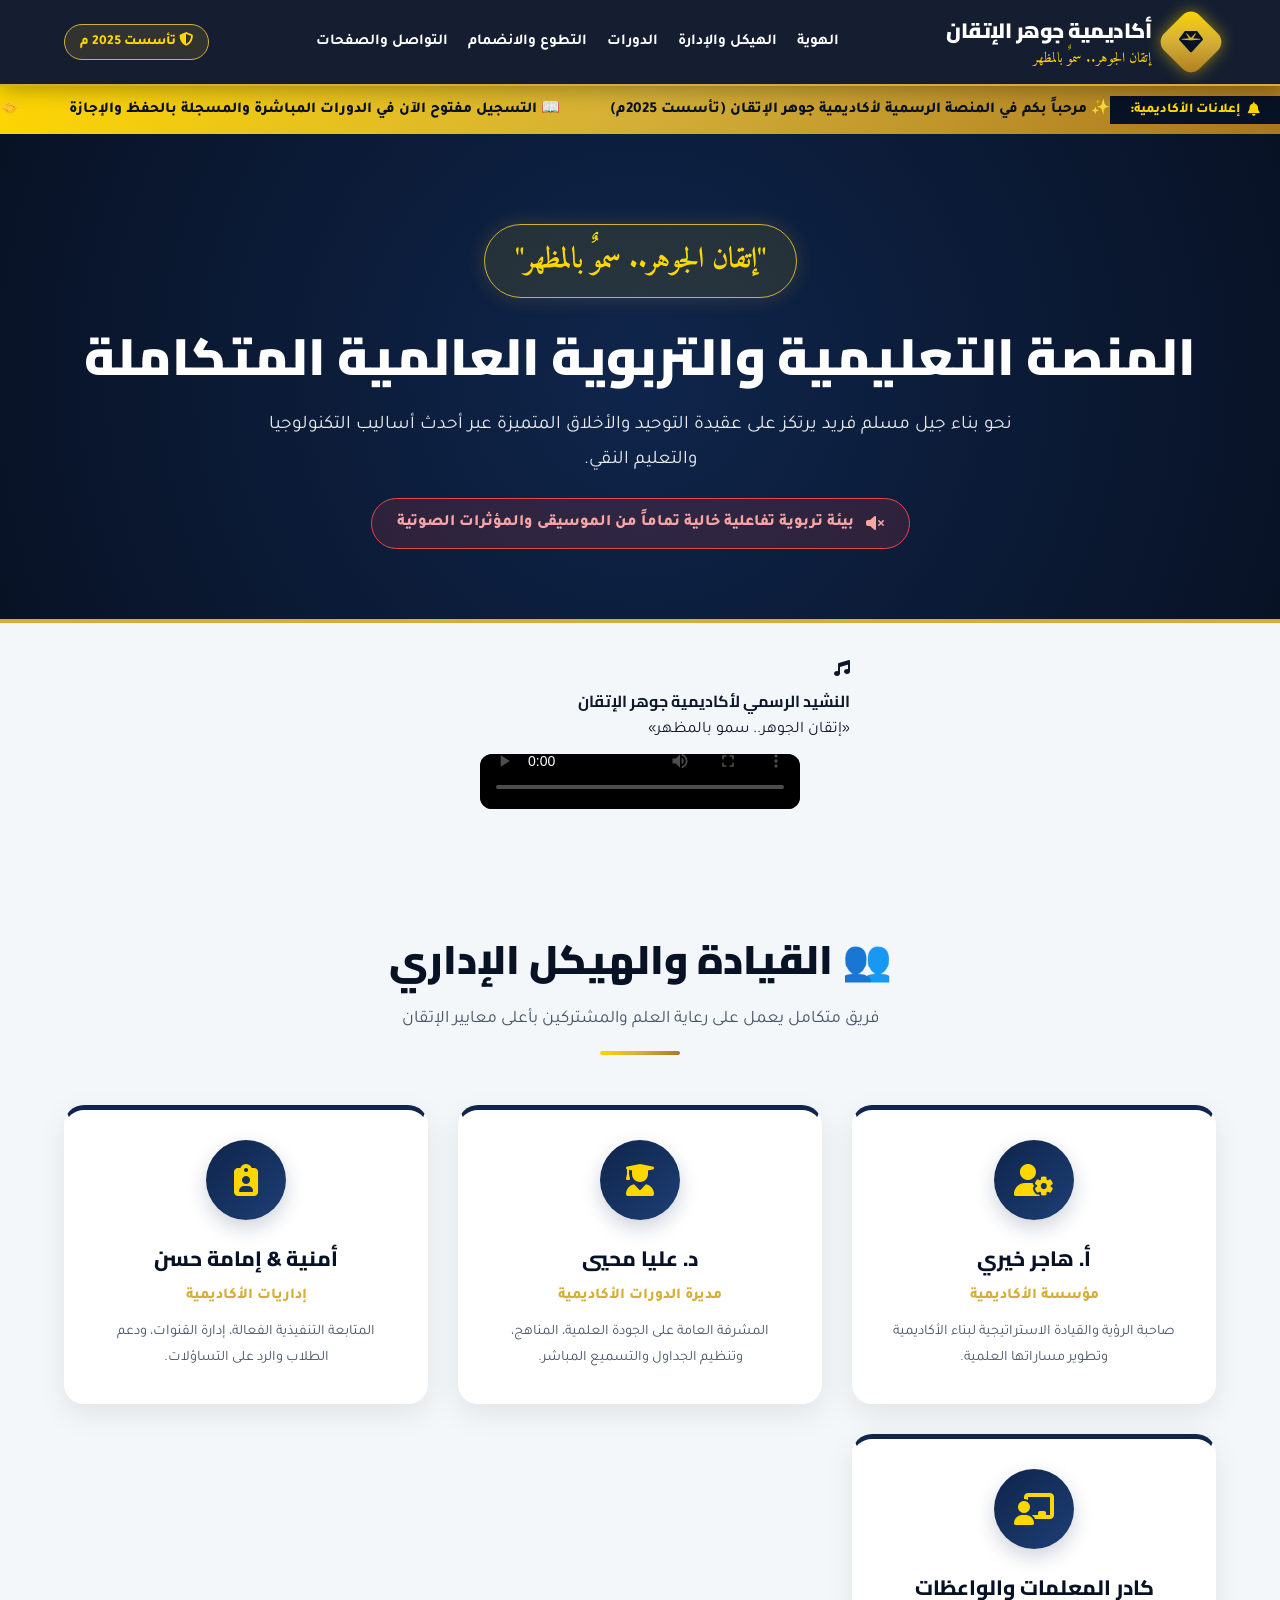
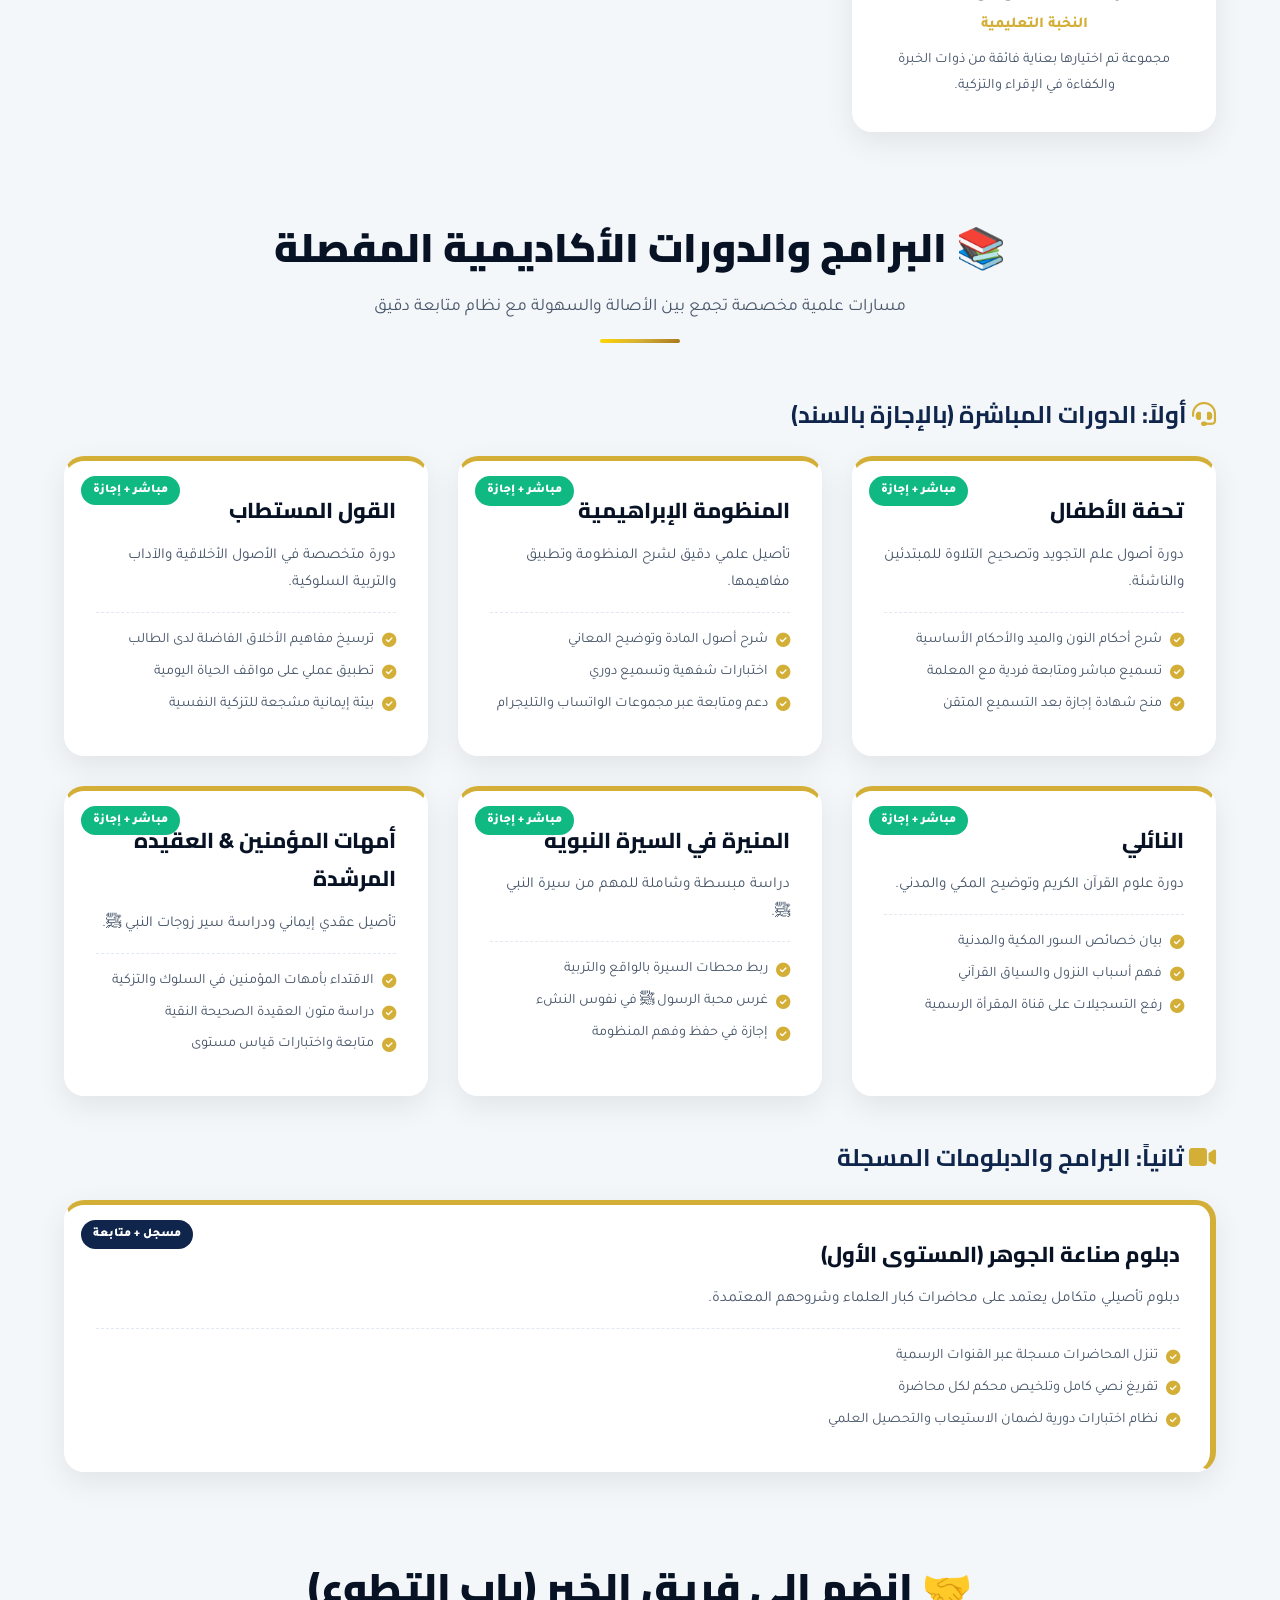
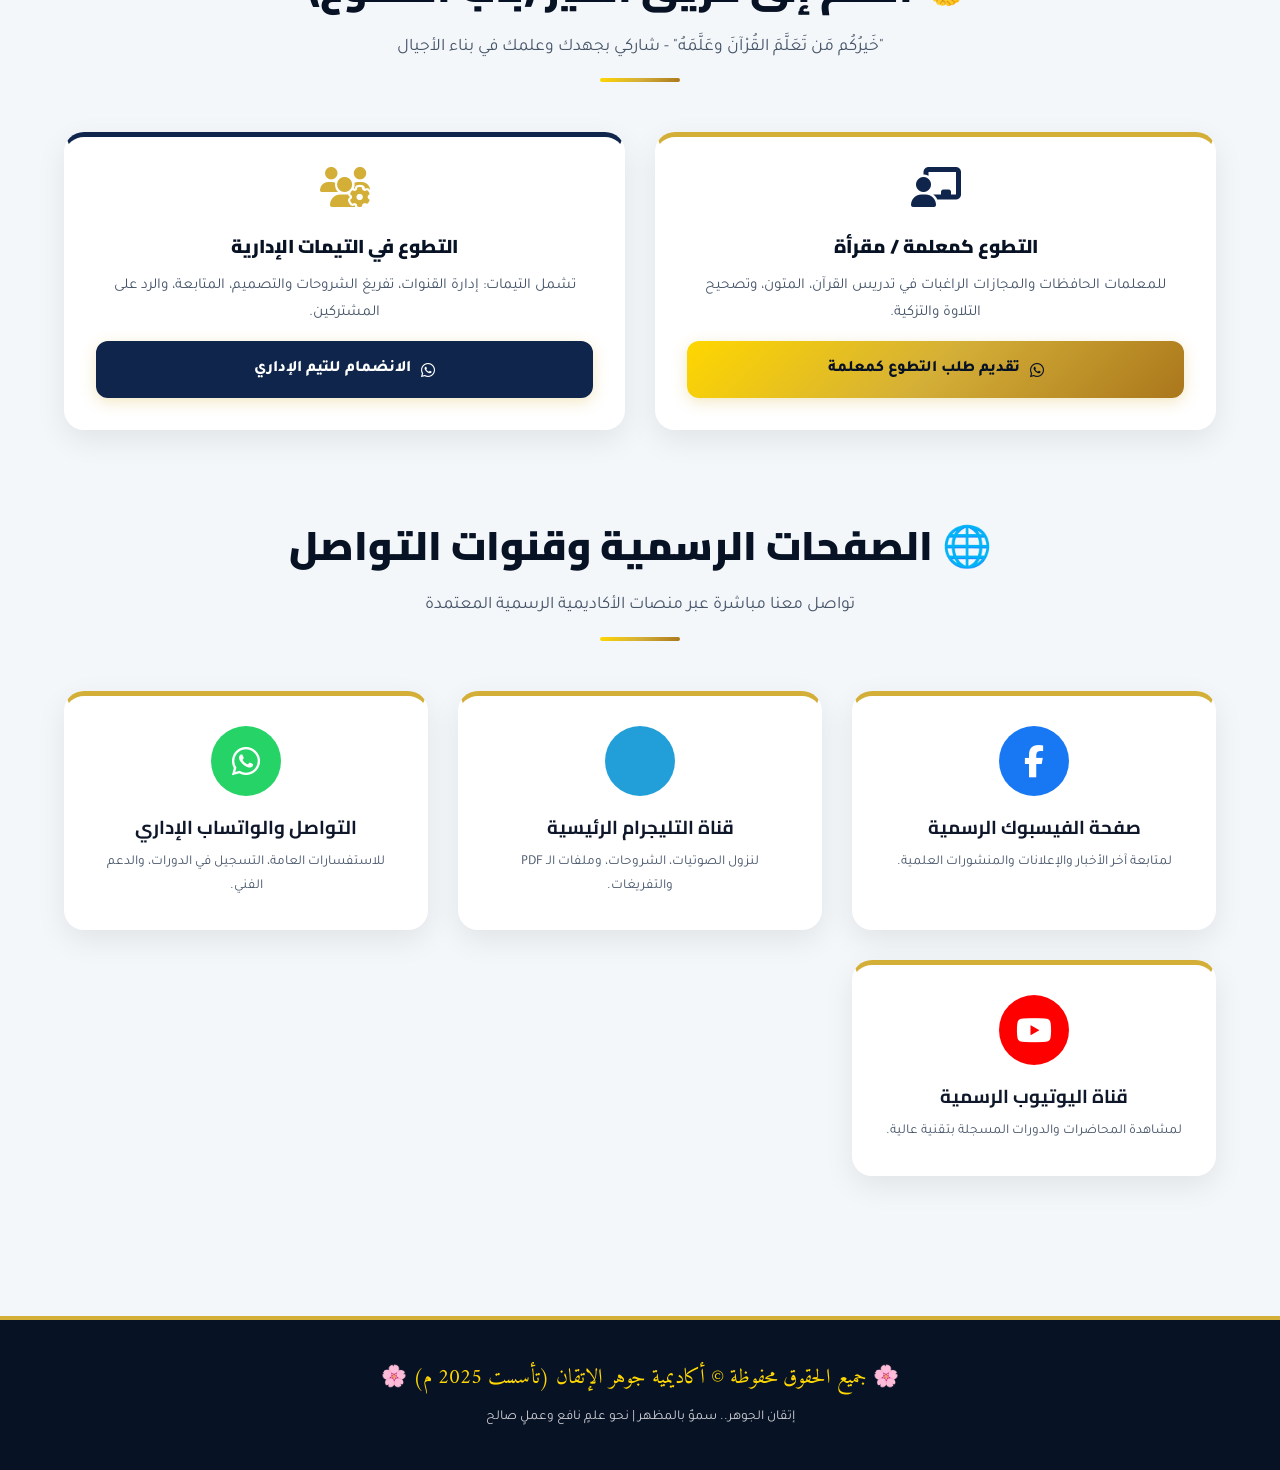
==== commit 73f73ae7: "hagerkhairy" ====
--- a/index.html
+++ b/index.html
@@ -1,563 +1,532 @@
 <!DOCTYPE html>
 <html lang="ar" dir="rtl">
 <head>
-    <meta charset="UTF-8">
-    <meta name="viewport" content="width=device-width, initial-scale=1.0">
-    <title>أكاديمية جوهر الإتقان</title>
-    <link href="https://fonts.googleapis.com/css2?family=Cairo:wght@300;400;600;700&display=swap" rel="stylesheet">
-    <link rel="stylesheet" href="https://cdnjs.cloudflare.com/ajax/libs/font-awesome/6.4.0/css/all.min.css">
-
-    <style>
-        /* ===== الهوية اللونية الفخمة والهادئة ===== */
-        :root {
-            --bg-main: #fcfbfa; 
-            --bg-card: #ffffff;
-            --primary: #1c352d; 
-            --gold: #c5a85c;    
-            --gold-light: #f4edd9;
-            --text-main: #2d3732;
-            --text-muted: #626c66;
-        }
-
-        * {
-            margin: 0;
-            padding: 0;
-            box-sizing: border-box;
-            font-family: 'Cairo', sans-serif;
-            scroll-behavior: smooth;
-        }
-
-        body {
-            background: var(--bg-main);
-            color: var(--text-main);
-            overflow-x: hidden;
-            line-height: 1.8;
-        }
-
-        .container {
-            width: 100%;
-            max-width: 1140px;
-            margin: auto;
-            padding: 0 20px;
-        }
-
-        section {
-            padding: 60px 0;
-        }
-
-        .section-title {
-            text-align: center;
-            font-size: 28px;
-            color: var(--primary);
-            margin-bottom: 35px;
-            font-weight: 700;
-        }
-
-        .section-title::after {
-            content: '❖';
-            display: block;
-            color: var(--gold);
-            font-size: 16px;
-            margin-top: 5px;
-        }
-
-        /* ===== الهيدر النحيف النقي (بدون أي روابط) ===== */
-        header {
-            position: fixed;
-            top: 0;
-            width: 100%;
-            background: rgba(252, 251, 250, 0.95);
-            backdrop-filter: blur(10px);
-            z-index: 1000;
-            padding: 10px 0;
-            border-bottom: 1px solid rgba(197, 168, 92, 0.2);
-        }
-
-        .header-content {
-            display: flex;
-            justify-content: center; /* توسط الشعار والاسم لمنح مظهر متوازن وفخم */
-            align-items: center;
-        }
-
-        .header-logo-area {
-            display: flex;
-            align-items: center;
-            gap: 10px;
-        }
-
-        .header-logo-area img {
-            width: 44px;
-            height: 44px;
-            border-radius: 50%;
-            border: 1px solid var(--gold);
-        }
-
-        .header-content h1 {
-            color: var(--primary);
-            font-size: 16px;
-            font-weight: 700;
-        }
-
-        /* ===== واجهة الهيرو النابضة بالحياة ===== */
-        .hero {
-            min-height: 85vh;
-            display: flex;
-            align-items: center;
-            justify-content: center;
-            text-align: center;
-            background: radial-gradient(circle at center, rgba(252, 251, 250, 0.85), rgba(244, 237, 217, 0.9)), url('/sheear.png');
-            background-size: cover;
-            background-position: center;
-            padding-top: 90px;
-        }
-
-        .hero-content {
-            width: 100%;
-            max-width: 600px;
-        }
-
-        .hero-logo {
-            width: 140px;
-            height: 140px;
-            margin-bottom: 20px;
-            border-radius: 50%;
-            border: 3px solid var(--gold);
-            background: #fff;
-            box-shadow: 0 10px 25px rgba(197, 168, 92, 0.2);
-            transition: transform 0.5s ease;
-        }
-        
-        /* حركة اللوجو الكبير عند اللمس */
-        .hero-logo:hover {
-            transform: scale(1.05) rotate(5deg);
-        }
-
-        .hero h1 {
-            font-size: 32px;
-            color: var(--primary);
-            margin-bottom: 10px;
-            font-weight: 700;
-        }
-
-        .hero p {
-            font-size: 18px;
-            color: var(--gold);
-            font-weight: 600;
-            margin-bottom: 15px;
-        }
-
-        .hero-target {
-            font-size: 14px;
-            color: var(--text-muted);
-            background: var(--gold-light);
-            display: inline-block;
-            padding: 6px 16px;
-            border-radius: 50px;
-            margin-bottom: 25px;
-            font-weight: 600;
-            border: 1px solid rgba(197, 168, 92, 0.2);
-        }
-
-        /* حيوية وتأثير الأزرار التفاعلية */
-        .btn {
-            display: inline-block;
-            padding: 12px 35px;
-            background: linear-gradient(135deg, var(--primary), #2c4d41);
-            color: #fff;
-            border-radius: 50px;
-            text-decoration: none;
-            font-weight: 600;
-            font-size: 15px;
-            box-shadow: 0 6px 15px rgba(28, 53, 45, 0.15);
-            transition: all 0.3s cubic-bezier(0.25, 0.8, 0.25, 1);
-        }
-
-        .btn:hover, .btn:active {
-            transform: translateY(-4px);
-            box-shadow: 0 12px 25px rgba(28, 53, 45, 0.3);
-            background: linear-gradient(135deg, var(--gold), #b39549);
-            color: var(--primary);
-        }
-
-        /* ===== إضافة الحياة والتفاعل للكروت (مهم جداً) ===== */
-        .cards-grid {
-            display: flex;
-            flex-direction: column; 
-            gap: 25px;
-            width: 100%;
-        }
-
-        @media (min-width: 768px) {
-            .cards-grid {
-                display: grid;
-                grid-template-columns: repeat(auto-fit, minmax(320px, 1fr));
-            }
-        }
-
-        .card {
-            background: var(--bg-card);
-            padding: 28px;
-            border-radius: 22px;
-            border: 1px solid rgba(197, 168, 92, 0.2);
-            box-shadow: 0 8px 20px rgba(0,0,0,0.02);
-            width: 100%; 
-            box-sizing: border-box;
-            transition: all 0.4s cubic-bezier(0.165, 0.84, 0.44, 1);
-            position: relative;
-            overflow: hidden;
-        }
-
-        /* التأثير التفاعلي الحي عند الضغط أو تمرير الماوس على الكرت */
-        .card:hover, .card:active {
-            transform: translateY(-8px) scale(1.02);
-            border-color: var(--gold);
-            box-shadow: 0 15px 35px rgba(197, 168, 92, 0.18);
-            background: linear-gradient(to bottom, #ffffff, #fffdf9);
-        }
-
-        /* خط ذهبي أنيق ينبثق في أعلى الكرت عند التفاعل */
-        .card::before {
-            content: '';
-            position: absolute;
-            top: 0; left: 0; right: 0; height: 0;
-            background: var(--gold);
-            transition: all 0.3s ease;
-        }
-        .card:hover::before, .card:active::before {
-            height: 4px;
-        }
-
-        .card h3 { color: var(--primary); margin-bottom: 12px; font-size: 21px; font-weight: 700; transition: color 0.3s; }
-        .card:hover h3 { color: var(--gold); }
-        .card p { color: var(--text-muted); margin-bottom: 15px; font-size: 14px; }
-        .card ul { margin-right: 18px; margin-bottom: 20px; }
-        .card ul li { margin-bottom: 8px; font-size: 14px; color: var(--text-main); }
-
-        .card-footer {
-            display: flex;
-            justify-content: space-between;
-            align-items: center;
-            border-top: 1px solid rgba(0,0,0,0.05);
-            padding-top: 15px;
-        }
-
-        .price {
-            background: var(--gold-light);
-            color: var(--primary);
-            padding: 5px 14px;
-            border-radius: 50px;
-            font-weight: 700;
-            font-size: 13px;
-            transition: all 0.3s;
-        }
-        .card:hover .price {
-            background: var(--primary);
-            color: #fff;
-        }
-
-        .card .btn-sm { padding: 8px 20px; font-size: 13px; border-radius: 50px; }
-
-        /* باقي التنسيقات التفاعلية المريحة */
-        .media-grid { display: flex; flex-direction: column; gap: 20px; }
-        @media (min-width: 768px) { .media-grid { display: grid; grid-template-columns: 1fr 1fr; } }
-        .video-box { background: #fff; padding: 15px; border-radius: 20px; border: 1px solid rgba(197,168,92,0.15); transition: all 0.3s; }
-        .video-box:hover { transform: scale(1.01); box-shadow: 0 10px 25px rgba(0,0,0,0.05); }
-        .video-box video { width: 100%; border-radius: 12px; }
-
-        .about { background: var(--gold-light); text-align: center; }
-        .about-text { font-size: 16px; margin-bottom: 30px; }
-        .stats { display: grid; grid-template-columns: 1fr 1fr; gap: 15px; }
-        @media (min-width: 768px) { .stats { grid-template-columns: repeat(4, 1fr); } }
-        .stat { background: #fff; padding: 20px 10px; border-radius: 15px; border: 1px solid rgba(197,168,92,0.1); transition: all 0.3s; }
-        .stat:hover { transform: translateY(-3px); border-color: var(--gold); }
-        .stat h3 { font-size: 26px; color: var(--primary); font-weight: 700; }
-        .stat p { font-size: 13px; color: var(--text-muted); }
-
-        .features-grid { display: flex; flex-direction: column; gap: 20px; }
-        @media (min-width: 768px) { .features-grid { display: grid; grid-template-columns: repeat(3, 1fr); } }
-        .feature-card { background: #fff; padding: 25px; border-radius: 20px; text-align: center; border-top: 4px solid var(--gold); transition: all 0.3s; }
-        .feature-card:hover { transform: translateY(-5px); box-shadow: 0 10px 30px rgba(0,0,0,0.05); }
-
-        .registration-section { background: var(--primary); color: #fff; padding: 40px 20px; border-radius: 24px; text-align: center; transition: all 0.3s; }
-        .registration-section:hover { box-shadow: 0 15px 40px rgba(28, 53, 45, 0.25); }
-        .registration-section h2 { color: var(--gold); font-size: 24px; margin-bottom: 10px; }
-        .registration-section p { font-size: 14px; margin-bottom: 25px; }
-        .registration-buttons { display: flex; flex-direction: column; gap: 12px; }
-        .registration-buttons .btn { background: var(--gold); color: var(--primary); }
-        .registration-buttons .btn:hover { background: #fff; color: var(--primary); }
-
-        .team-grid { display: flex; flex-direction: column; gap: 20px; }
-        @media (min-width: 768px) { .team-grid { display: grid; grid-template-columns: 1fr 1fr; } }
-        .teacher { background: #fff; padding: 22px; border-radius: 20px; border: 1px solid rgba(0,0,0,0.03); transition: all 0.3s; }
-        .teacher:hover { transform: translateY(-3px); border-color: var(--gold); }
-        .teacher-role { display: flex; align-items: center; gap: 10px; margin-bottom: 10px; }
-        .teacher-role h3 { color: var(--primary); font-size: 18px; }
-
-        .gallery-grid { display: flex; flex-direction: column; gap: 15px; }
-        @media (min-width: 768px) { .gallery-grid { display: grid; grid-template-columns: repeat(3, 1fr); } }
-        .gallery-grid img { width: 100%; height: 220px; object-fit: cover; border-radius: 15px; transition: all 0.3s; }
-        .gallery-grid img:hover { transform: scale(1.03); }
-
-        .reviews-grid { display: flex; flex-direction: column; gap: 15px; }
-        @media (min-width: 768px) { .reviews-grid { display: grid; grid-template-columns: repeat(3, 1fr); } }
-        .review { background: #fff; padding: 20px; border-radius: 15px; transition: all 0.3s; }
-        .review:hover { transform: translateY(-3px); box-shadow: 0 8px 20px rgba(0,0,0,0.02); }
-
-        .phone-notice { background: rgba(28, 53, 45, 0.05); color: var(--primary); padding: 12px; border-radius: 12px; font-size: 13px; text-align: center; margin-bottom: 20px; font-weight: 600; }
-        footer { background: #11221c; text-align: center; padding: 35px 20px; color: #a4b3ad; font-size: 13px; }
-        .social-links { display: flex; justify-content: center; gap: 12px; margin-bottom: 15px; flex-wrap: wrap; }
-        .social-icon { width: 36px; height: 36px; border-radius: 50%; background: rgba(255,255,255,0.05); color: #fff; display: flex; align-items: center; justify-content: center; text-decoration: none; transition: all 0.3s; }
-        .social-icon:hover { background: var(--gold); transform: translateY(-3px); }
-        .whatsapp-btn { position: fixed; bottom: 20px; left: 20px; background: #25D366; color: white; width: 50px; height: 50px; border-radius: 50%; display: flex; align-items: center; justify-content: center; font-size: 24px; z-index: 1000; text-decoration: none; transition: all 0.3s; box-shadow: 0 5px 15px rgba(37,211,102,0.3); }
-        .whatsapp-btn:hover { transform: scale(1.1); }
-    </style>
+  <meta charset="UTF-8">
+  <meta name="viewport" content="width=device-width, initial-scale=1.0">
+  <title>👑 المنصة الرسمية لأكاديمية جوهر الإتقان</title>
+  
+  <!-- Google Fonts & FontAwesome -->
+  <link href="https://fonts.googleapis.com/css2?family=Amiri:ital,wght@0,700;1,400&family=Cairo:wght@600;800;900&family=Tajawal:wght@400;500;700;800&display=swap" rel="stylesheet">
+  <link rel="stylesheet" href="https://cdnjs.cloudflare.com/ajax/libs/font-awesome/6.4.0/css/all.min.css">
+  <link href="https://unpkg.com/aos@2.3.1/dist/aos.css" rel="stylesheet">
+  
+  <style>
+    :root {
+      --primary-dark: #081225;
+      --primary: #0F254B;
+      --primary-light: #1D3E75;
+      --gold: #D4AF37;
+      --gold-bright: #FFD700;
+      --gold-gradient: linear-gradient(135deg, #FFD700 0%, #D4AF37 50%, #AA771C 100%);
+      --bg-light: #F4F7FA;
+      --white: #FFFFFF;
+      --text-dark: #0F172A;
+      --text-muted: #475569;
+      --shadow-soft: 0 10px 30px rgba(0,0,0,0.08);
+      --shadow-hover: 0 20px 40px rgba(212, 175, 55, 0.25);
+      --transition: all 0.4s cubic-bezier(0.165, 0.84, 0.44, 1);
+    }
+    
+    
+    /* تصغير حجم المشغل وضبطه داخل الكارت */
+.nasheed-player {
+  width: 100%;
+  max-width: 320px; /* تحديد أقصى عرض للفيديو */
+  height: 55px; /* تصغير الارتفاع ليصبح شريط صوت أنيق */
+  border-radius: 12px;
+  outline: none;
+  background: #000;
+  display: block;
+  margin: 10px auto 0; /* توسط الفيديو داخل الكارت */
+}
+
+/* لضمان احتواء الكارت للفيديو وعدم خروجه */
+.nasheed-box {
+  width: 90%;
+  max-width: 450px;
+  margin: 20px auto;
+  padding: 15px;
+  box-sizing: border-box;
+  overflow: hidden;
+}
+
+
+    * { box-sizing: border-box; margin: 0; padding: 0; font-family: 'Tajawal', sans-serif; scroll-behavior: smooth; }
+    body { background-color: var(--bg-light); color: var(--text-dark); line-height: 1.8; overflow-x: hidden; }
+
+    .container { width: 90%; max-width: 1250px; margin: auto; }
+    h1, h2, h3, h4 { font-family: 'Cairo', sans-serif; }
+
+    /* Header & Dynamic Logo */
+    header {
+      background: rgba(8, 18, 37, 0.95);
+      backdrop-filter: blur(12px);
+      position: sticky;
+      top: 0;
+      z-index: 1000;
+      border-bottom: 2px solid var(--gold);
+      box-shadow: 0 4px 20px rgba(0,0,0,0.3);
+    }
+    .nav-wrapper { display: flex; justify-content: space-between; align-items: center; padding: 12px 0; }
+    
+    .brand-logo-container { display: flex; align-items: center; gap: 15px; text-decoration: none; }
+    .logo-gem {
+      width: 50px; height: 50px;
+      background: var(--gold-gradient);
+      border-radius: 12px;
+      display: flex; align-items: center; justify-content: center;
+      font-size: 1.5rem; color: var(--primary-dark);
+      box-shadow: 0 0 15px rgba(255, 215, 0, 0.5);
+      transform: rotate(45deg);
+      transition: var(--transition);
+    }
+    .logo-gem i { transform: rotate(-45deg); }
+    .brand-logo-container:hover .logo-gem { transform: rotate(225deg) scale(1.1); }
+    
+    .logo-text h2 { color: var(--white); font-size: 1.3rem; font-weight: 900; letter-spacing: -0.5px; }
+    .logo-text span { color: var(--gold-bright); font-family: 'Amiri', serif; font-size: 0.9rem; display: block; margin-top: -3px; }
+
+    .nav-menu { display: flex; gap: 20px; list-style: none; }
+    .nav-menu a { color: var(--white); text-decoration: none; font-weight: 700; font-size: 0.95rem; transition: var(--transition); position: relative; }
+    .nav-menu a::after { content: ''; position: absolute; bottom: -5px; right: 0; width: 0; height: 2px; background: var(--gold); transition: var(--transition); }
+    .nav-menu a:hover::after { width: 100%; }
+    .nav-menu a:hover { color: var(--gold-bright); }
+
+    .est-tag { background: rgba(212, 175, 55, 0.15); border: 1px solid var(--gold); color: var(--gold-bright); padding: 5px 15px; border-radius: 50px; font-weight: 800; font-size: 0.85rem; }
+
+    /* News Ticker */
+    .news-ticker { background: var(--gold-gradient); color: var(--primary-dark); padding: 10px 0; font-weight: 800; font-size: 0.95rem; overflow: hidden; display: flex; }
+    .ticker-title { background: var(--primary-dark); color: var(--gold-bright); padding: 0 20px; z-index: 10; display: flex; align-items: center; gap: 8px; font-size: 0.85rem; white-space: nowrap; }
+    .ticker-content { display: flex; gap: 50px; animation: ticker 25s linear infinite; white-space: nowrap; }
+    @keyframes ticker { 0% { transform: translateX(0); } 100% { transform: translateX(-100%); } }
+
+    /* Hero Section */
+    .hero {
+      background: radial-gradient(circle at center, var(--primary) 0%, var(--primary-dark) 100%);
+      color: var(--white);
+      padding: 90px 0 70px;
+      text-align: center;
+      position: relative;
+      overflow: hidden;
+      border-bottom: 4px solid var(--gold);
+    }
+    .hero::before {
+      content: ''; position: absolute; top: 0; left: 0; width: 100%; height: 100%;
+      background: url('https://www.transparenttextures.com/patterns/islamic-art.png'); opacity: 0.1;
+    }
+    .hero-slogan {
+      display: inline-block;
+      background: rgba(255, 215, 0, 0.1);
+      border: 1.5px solid var(--gold);
+      color: var(--gold-bright);
+      padding: 10px 30px;
+      border-radius: 50px;
+      font-family: 'Amiri', serif;
+      font-size: 1.8rem;
+      font-weight: 700;
+      margin-bottom: 25px;
+      box-shadow: 0 0 20px rgba(212, 175, 55, 0.2);
+    }
+    .hero h1 { font-size: 3.2rem; font-weight: 900; margin-bottom: 20px; line-height: 1.3; }
+    
+    .pure-env-card {
+      display: inline-flex; align-items: center; gap: 12px;
+      background: rgba(239, 68, 68, 0.15); border: 1px solid #EF4444; color: #FCA5A5;
+      padding: 10px 25px; border-radius: 50px; font-weight: 800; font-size: 1rem; margin-top: 20px;
+    }
+
+    /* Focus Hover Grid */
+    .focus-grid { display: grid; grid-template-columns: repeat(auto-fit, minmax(280px, 1fr)); gap: 30px; }
+    .focus-grid:hover .focus-item { opacity: 0.55; transform: scale(0.96); filter: blur(0.5px); }
+    .focus-grid .focus-item:hover {
+      opacity: 1 !important;
+      transform: scale(1.06) translateY(-10px) !important;
+      filter: blur(0) !important;
+      z-index: 100;
+      box-shadow: var(--shadow-hover);
+      border-color: var(--gold-bright);
+    }
+
+    .focus-item {
+      background: var(--white);
+      border-radius: 20px;
+      padding: 30px;
+      box-shadow: var(--shadow-soft);
+      border: 2px solid transparent;
+      transition: var(--transition);
+      position: relative;
+    }
+
+    /* Titles */
+    .sec-padding { padding: 80px 0; }
+    .sec-title-box { text-align: center; margin-bottom: 50px; }
+    .sec-title-box h2 { font-size: 2.5rem; color: var(--primary-dark); font-weight: 900; }
+    .sec-title-box p { color: var(--text-muted); font-size: 1.1rem; margin-top: 8px; }
+    .gold-divider { width: 80px; height: 4px; background: var(--gold-gradient); margin: 15px auto 0; border-radius: 2px; }
+
+    /* Team Cards */
+    .team-card { text-align: center; border-top: 5px solid var(--primary); }
+    .team-avatar-box {
+      width: 80px; height: 80px;
+      background: linear-gradient(135deg, var(--primary), var(--primary-light));
+      color: var(--gold-bright);
+      border-radius: 50%;
+      display: flex; align-items: center; justify-content: center;
+      font-size: 2rem; margin: 0 auto 20px;
+      box-shadow: 0 8px 20px rgba(15, 37, 75, 0.2);
+    }
+    .team-card h3 { font-size: 1.3rem; color: var(--primary-dark); font-weight: 800; margin-bottom: 5px; }
+    .team-card .role { color: var(--gold); font-weight: 800; font-size: 0.95rem; }
+
+    /* Course Cards */
+    .course-card { border-top: 5px solid var(--gold); }
+    .course-badge {
+      position: absolute; top: 15px; left: 15px;
+      background: #10B981; color: var(--white);
+      font-size: 0.75rem; font-weight: 900; padding: 4px 12px; border-radius: 30px;
+    }
+    .course-card h3 { font-size: 1.35rem; color: var(--primary-dark); font-weight: 800; margin-bottom: 12px; }
+    .course-details { list-style: none; margin-top: 15px; border-top: 1px dashed #E2E8F0; padding-top: 15px; }
+    .course-details li { font-size: 0.9rem; color: var(--text-muted); margin-bottom: 6px; display: flex; align-items: center; gap: 8px; }
+    .course-details li i { color: var(--gold); }
+
+    /* Social Platforms Cards */
+    .social-card {
+      text-align: center;
+      text-decoration: none;
+      color: var(--text-dark);
+      display: block;
+      border-top: 5px solid var(--gold);
+    }
+    .social-icon-box {
+      width: 70px; height: 70px;
+      border-radius: 50%;
+      display: flex; align-items: center; justify-content: center;
+      font-size: 2rem; margin: 0 auto 15px; color: var(--white);
+    }
+    .facebook-bg { background: #1877F2; }
+    .telegram-bg { background: #229ED9; }
+    .whatsapp-bg { background: #25D366; }
+    .youtube-bg { background: #FF0000; }
+
+    /* Volunteer Buttons & Badges */
+    .btn-action {
+      display: inline-flex; align-items: center; justify-content: center; gap: 10px;
+      width: 100%; padding: 14px 20px; margin-top: 15px;
+      background: var(--gold-gradient); color: var(--primary-dark);
+      font-weight: 800; font-size: 1rem; text-decoration: none;
+      border-radius: 12px; border: none; cursor: pointer;
+      box-shadow: 0 4px 15px rgba(212, 175, 55, 0.3); transition: var(--transition);
+    }
+    .btn-action:hover { transform: translateY(-3px); box-shadow: 0 8px 25px rgba(212, 175, 55, 0.5); }
+    .btn-primary-dark { background: var(--primary); color: var(--white); }
+
+    /* Footer */
+    footer { background: var(--primary-dark); color: var(--white); text-align: center; padding: 40px 0; border-top: 4px solid var(--gold); margin-top: 60px; }
+
+    @media (max-width: 768px) {
+      .nav-menu { display: none; }
+      .hero h1 { font-size: 2.2rem; }
+      .hero-slogan { font-size: 1.3rem; }
+      .focus-grid:hover .focus-item { opacity: 1; transform: none; filter: none; }
+    }
+  </style>
 </head>
 <body>
 
-    <header>
-        <div class="container header-content">
-            <div class="header-logo-area">
-                <img src="/sheear.png" alt="شعار الأكاديمية">
-                <h1>أكاديمية جوهر الإتقان</h1>
-            </div>
+  <!-- 1. Header & Dynamic Logo -->
+  <header>
+    <div class="container nav-wrapper">
+      <a href="#" class="brand-logo-container">
+        <div class="logo-gem"><i class="fa-solid fa-gem"></i></div>
+        <div class="logo-text">
+          <h2>أكاديمية جوهر الإتقان</h2>
+          <span>إتقان الجوهر.. سموٌ بالمظهر</span>
         </div>
-    </header>
-
-    <section class="hero">
-        <div class="hero-content">
-            <img src="/sheear.png" class="hero-logo" alt="شعار الأكاديمية">
-            <h1>أكاديمية جوهر الإتقان</h1>
-            <p>إتقان الجوهر... سمو بالمظهر</p>
-            <div class="hero-target">✨ للنساء، الفتيات، والأشبال حتى سن 14 عاماً ✨</div>
-            <div>
-                <a href="#register" class="btn">الانضمام للمعسكرات الصيفية</a>
-            </div>
+      </a>
+
+      <ul class="nav-menu">
+        <li><a href="#identity">الهوية</a></li>
+        <li><a href="#team">الهيكل والإدارة</a></li>
+        <li><a href="#courses">الدورات</a></li>
+        <li><a href="#volunteer">التطوع والانضمام</a></li>
+        <li><a href="#contact">التواصل والصفحات</a></li>
+      </ul>
+
+      <span class="est-tag"><i class="fa-solid fa-shield-halved"></i> تأسست 2025 م</span>
+    </div>
+  </header>
+
+  <!-- 2. News Ticker -->
+  <div class="news-ticker">
+    <div class="ticker-title"><i class="fa-solid fa-bell"></i> إعلانات الأكاديمية:</div>
+    <div class="ticker-content">
+      <span>✨ مرحباً بكم في المنصة الرسمية لأكاديمية جوهر الإتقان (تأسست 2025م)</span>
+      <span>📖 التسجيل مفتوح الآن في الدورات المباشرة والمسجلة بالحفظ والإجازة</span>
+      <span>🤝 باب التطوع مفتوح الآن للمعلمات والتيمات الإدارية للانضمام لخيريّة العمل</span>
+    </div>
+  </div>
+
+  <!-- 3. Hero Section -->
+  <section class="hero">
+    <div class="container">
+      <div class="hero-slogan" data-aos="zoom-in">"إتقان الجوهر.. سموٌ بالمظهر"</div>
+      <h1 data-aos="fade-up" data-aos-delay="100">المنصة التعليمية والتربوية العالمية المتكاملة</h1>
+      <p style="font-size:1.2rem; opacity:0.9; max-width:800px; margin:auto;" data-aos="fade-up" data-aos-delay="200">
+        نحو بناء جيل مسلم فريد يرتكز على عقيدة التوحيد والأخلاق المتميزة عبر أحدث أساليب التكنولوجيا والتعليم النقي.
+      </p>
+      <div class="pure-env-card" data-aos="flip-up" data-aos-delay="300">
+        <i class="fa-solid fa-volume-xmark"></i> بيئة تربوية تفاعلية خالية تماماً من الموسيقى والمؤثرات الصوتية
+      </div>
+    </div>
+  </section>
+  <!-- قسم نشيد الأكاديمية الرسمي -->
+<div class="nasheed-box" data-aos="zoom-in" data-aos-delay="300">
+  <div class="nasheed-header">
+    <i class="fa-solid fa-music nasheed-icon"></i>
+    <div>
+      <h4>النشيد الرسمي لأكاديمية جوهر الإتقان</h4>
+      <span>«إتقان الجوهر.. سمو بالمظهر»</span>
+    </div>
+  </div>
+  
+  <video controls controlsList="nodownload" class="nasheed-player" poster="https://www.transparenttextures.com/patterns/islamic-art.png">
+    <source src="nasheed.mp4" type="video/mp4">
+    متصفحك لا يدعم تشغيل هذا النشيد.
+  </video>
+</div>
+
+
+
+  <!-- 4. Team Section -->
+  <section class="container sec-padding" id="team">
+    <div class="sec-title-box" data-aos="fade-up">
+      <h2>👥 القيادة والهيكل الإداري</h2>
+      <p>فريق متكامل يعمل على رعاية العلم والمشتركين بأعلى معايير الإتقان</p>
+      <div class="gold-divider"></div>
+    </div>
+
+    <div class="focus-grid">
+      <div class="focus-item team-card" data-aos="fade-up" data-aos-delay="100">
+        <div class="team-avatar-box"><i class="fa-solid fa-user-gear"></i></div>
+        <h3>أ. هاجر خيري</h3>
+        <p class="role">مؤسسة الأكاديمية</p>
+        <p style="font-size:0.9rem; color:var(--text-muted); margin-top:10px;">صاحبة الرؤية والقيادة الاستراتيجية لبناء الأكاديمية وتطوير مساراتها العلمية.</p>
+      </div>
+
+      <div class="focus-item team-card" data-aos="fade-up" data-aos-delay="200">
+        <div class="team-avatar-box"><i class="fa-solid fa-user-graduate"></i></div>
+        <h3>د. عليا محيي</h3>
+        <p class="role">مديرة الدورات الأكاديمية</p>
+        <p style="font-size:0.9rem; color:var(--text-muted); margin-top:10px;">المشرفة العامة على الجودة العلمية، المناهج، وتنظيم الجداول والتسميع المباشر.</p>
+      </div>
+
+      <div class="focus-item team-card" data-aos="fade-up" data-aos-delay="300">
+        <div class="team-avatar-box"><i class="fa-solid fa-clipboard-user"></i></div>
+        <h3>أمنية & إمامة حسن</h3>
+        <p class="role">إداريات الأكاديمية</p>
+        <p style="font-size:0.9rem; color:var(--text-muted); margin-top:10px;">المتابعة التنفيذية الفعالة، إدارة القنوات، ودعم الطلاب والرد على التساؤلات.</p>
+      </div>
+
+      <div class="focus-item team-card" data-aos="fade-up" data-aos-delay="400">
+        <div class="team-avatar-box"><i class="fa-solid fa-chalkboard-user"></i></div>
+        <h3>كادر المعلمات والواعظات</h3>
+        <p class="role">النخبة التعليمية</p>
+        <p style="font-size:0.9rem; color:var(--text-muted); margin-top:10px;">مجموعة تم اختيارها بعناية فائقة من ذوات الخبرة والكفاءة في الإقراء والتزكية.</p>
+      </div>
+    </div>
+  </section>
+
+  <!-- 5. Detailed Courses Section -->
+  <section class="container sec-padding" id="courses" style="padding-top:0;">
+    <div class="sec-title-box" data-aos="fade-up">
+      <h2>📚 البرامج والدورات الأكاديمية المفصلة</h2>
+      <p>مسارات علمية مخصصة تجمع بين الأصالة والسهولة مع نظام متابعة دقيق</p>
+      <div class="gold-divider"></div>
+    </div>
+
+    <h3 style="color:var(--primary); margin-bottom:20px; font-size:1.5rem;" data-aos="fade-right">
+      <i class="fa-solid fa-headset" style="color:var(--gold);"></i> أولاً: الدورات المباشرة (بالإجازة بالسند)
+    </h3>
+
+    <div class="focus-grid">
+      <div class="focus-item course-card" data-aos="fade-up">
+        <span class="course-badge">مباشر + إجازة</span>
+        <h3>تحفة الأطفال</h3>
+        <p style="font-size:0.95rem; color:var(--text-muted);">دورة أصول علم التجويد وتصحيح التلاوة للمبتدئين والناشئة.</p>
+        <ul class="course-details">
+          <li><i class="fa-solid fa-check-circle"></i> شرح أحكام النون والميد والأحكام الأساسية</li>
+          <li><i class="fa-solid fa-check-circle"></i> تسميع مباشر ومتابعة فردية مع المعلمة</li>
+          <li><i class="fa-solid fa-check-circle"></i> منح شهادة إجازة بعد التسميع المتقن</li>
+        </ul>
+      </div>
+
+      <div class="focus-item course-card" data-aos="fade-up" data-aos-delay="100">
+        <span class="course-badge">مباشر + إجازة</span>
+        <h3>المنظومة الإبراهيمية</h3>
+        <p style="font-size:0.95rem; color:var(--text-muted);">تأصيل علمي دقيق لشرح المنظومة وتطبيق مفاهيمها.</p>
+        <ul class="course-details">
+          <li><i class="fa-solid fa-check-circle"></i> شرح أصول المادة وتوضيح المعاني</li>
+          <li><i class="fa-solid fa-check-circle"></i> اختبارات شفهية وتسميع دوري</li>
+          <li><i class="fa-solid fa-check-circle"></i> دعم ومتابعة عبر مجموعات الواتساب والتليجرام</li>
+        </ul>
+      </div>
+
+      <div class="focus-item course-card" data-aos="fade-up" data-aos-delay="200">
+        <span class="course-badge">مباشر + إجازة</span>
+        <h3>القول المستطاب</h3>
+        <p style="font-size:0.95rem; color:var(--text-muted);">دورة متخصصة في الأصول الأخلاقية والآداب والتربية السلوكية.</p>
+        <ul class="course-details">
+          <li><i class="fa-solid fa-check-circle"></i> ترسيخ مفاهيم الأخلاق الفاضلة لدى الطالب</li>
+          <li><i class="fa-solid fa-check-circle"></i> تطبيق عملي على مواقف الحياة اليومية</li>
+          <li><i class="fa-solid fa-check-circle"></i> بيئة إيمانية مشجعة للتزكية النفسية</li>
+        </ul>
+      </div>
+
+      <div class="focus-item course-card" data-aos="fade-up">
+        <span class="course-badge">مباشر + إجازة</span>
+        <h3>النائلي</h3>
+        <p style="font-size:0.95rem; color:var(--text-muted);">دورة علوم القرآن الكريم وتوضيح المكي والمدني.</p>
+        <ul class="course-details">
+          <li><i class="fa-solid fa-check-circle"></i> بيان خصائص السور المكية والمدنية</li>
+          <li><i class="fa-solid fa-check-circle"></i> فهم أسباب النزول والسياق القرآني</li>
+          <li><i class="fa-solid fa-check-circle"></i> رفع التسجيلات على قناة المقرأة الرسمية</li>
+        </ul>
+      </div>
+
+      <div class="focus-item course-card" data-aos="fade-up" data-aos-delay="100">
+        <span class="course-badge">مباشر + إجازة</span>
+        <h3>المنيرة في السيرة النبوية</h3>
+        <p style="font-size:0.95rem; color:var(--text-muted);">دراسة مبسطة وشاملة للمهم من سيرة النبي ﷺ.</p>
+        <ul class="course-details">
+          <li><i class="fa-solid fa-check-circle"></i> ربط محطات السيرة بالواقع والتربية</li>
+          <li><i class="fa-solid fa-check-circle"></i> غرس محبة الرسول ﷺ في نفوس النشء</li>
+          <li><i class="fa-solid fa-check-circle"></i> إجازة في حفظ وفهم المنظومة</li>
+        </ul>
+      </div>
+
+      <div class="focus-item course-card" data-aos="fade-up" data-aos-delay="200">
+        <span class="course-badge">مباشر + إجازة</span>
+        <h3>أمهات المؤمنين & العقيدة المرشدة</h3>
+        <p style="font-size:0.95rem; color:var(--text-muted);">تأصيل عقدي إيماني ودراسة سير زوجات النبي ﷺ.</p>
+        <ul class="course-details">
+          <li><i class="fa-solid fa-check-circle"></i> الاقتداء بأمهات المؤمنين في السلوك والتزكية</li>
+          <li><i class="fa-solid fa-check-circle"></i> دراسة متون العقيدة الصحيحة النقية</li>
+          <li><i class="fa-solid fa-check-circle"></i> متابعة واختبارات قياس مستوى</li>
+        </ul>
+      </div>
+    </div>
+
+    <!-- Recorded Courses -->
+    <h3 style="color:var(--primary); margin:40px 0 20px; font-size:1.5rem;" data-aos="fade-right">
+      <i class="fa-solid fa-video" style="color:var(--gold);"></i> ثانياً: البرامج والدبلومات المسجلة
+    </h3>
+
+    <div class="focus-grid">
+      <div class="focus-item course-card" style="border-right: 6px solid var(--gold);" data-aos="fade-up">
+        <span class="course-badge" style="background:var(--primary);">مسجل + متابعة</span>
+        <h3>دبلوم صناعة الجوهر (المستوى الأول)</h3>
+        <p style="font-size:0.95rem; color:var(--text-muted);">دبلوم تأصيلي متكامل يعتمد على محاضرات كبار العلماء وشروحهم المعتمدة.</p>
+        <ul class="course-details">
+          <li><i class="fa-solid fa-check-circle"></i> تنزل المحاضرات مسجلة عبر القنوات الرسمية</li>
+          <li><i class="fa-solid fa-check-circle"></i> تفريغ نصي كامل وتلخيص محكم لكل محاضرة</li>
+          <li><i class="fa-solid fa-check-circle"></i> نظام اختبارات دورية لضمان الاستيعاب والتحصيل العلمي</li>
+        </ul>
+      </div>
+    </div>
+  </section>
+
+  <!-- 6. Volunteer Section (قسم الانضمام والتطوع) -->
+  <section class="container sec-padding" id="volunteer" style="padding-top:0;">
+    <div class="sec-title-box" data-aos="fade-up">
+      <h2>🤝 انضم إلى فريق الخير (باب التطوع)</h2>
+      <p>"خَيرُكُم مَن تَعَلَّمَ القُرْآنَ وعَلَّمَهُ" - شاركي بجهدك وعلمك في بناء الأجيال</p>
+      <div class="gold-divider"></div>
+    </div>
+
+    <div class="focus-grid">
+      <!-- Volunteer Teacher -->
+      <div class="focus-item" style="border-top: 5px solid var(--gold);" data-aos="fade-up">
+        <div style="text-align:center; margin-bottom:15px;">
+          <i class="fa-solid fa-chalkboard-user" style="font-size:2.5rem; color:var(--primary);"></i>
         </div>
-    </section>
-
-    <section style="background: #fff;">
-        <div class="container">
-            <div class="media-grid">
-                <div class="video-box">
-                    <h3><i class="fa-solid fa-play"></i> الفيديو التعريفي الرسمي</h3>
-                    <video controls><source src="/tareef.mp4" type="video/mp4"></video>
-                </div>
-                <div class="video-box">
-                    <h3><i class="fa-solid fa-music"></i> نشيد الأكاديمية العذب</h3>
-                    <video controls><source src="/nasheed.mp4" type="video/mp4"></video>
-                </div>
-            </div>
+        <h3 style="text-align:center; color:var(--primary-dark); font-weight:900;">التطوع كمعلمة / مقرأة</h3>
+        <p style="font-size:0.95rem; color:var(--text-muted); text-align:center; margin-top:8px;">
+          للمعلمات الحافظات والمجازات الراغبات في تدريس القرآن، المتون، وتصحيح التلاوة والتزكية.
+        </p>
+                <a href="https://wa.me/201000000000?text=أرغب%20في%20التطوع%20كـمعلمة%20في%20أكاديمية%20جوهر%20الإتقان" target="_blank" class="btn-action">
+          <i class="fa-brands fa-whatsapp"></i> تقديم طلب التطوع كمعلمة
+        </a>
+      </div>
+
+      <!-- Volunteer Administrative Teams -->
+      <div class="focus-item" style="border-top: 5px solid var(--primary);" data-aos="fade-up" data-aos-delay="100">
+        <div style="text-align:center; margin-bottom:15px;">
+          <i class="fa-solid fa-users-gear" style="font-size:2.5rem; color:var(--gold);"></i>
         </div>
-    </section>
-
-    <section class="about">
-        <div class="container">
-            <h2 class="section-title">🏛 من نحن؟</h2>
-            <p class="about-text">
-                منصة تعليمية قرآنيّة رائدة متخصصة في تجويد وحفظ كتاب الله والعلوم الشرعية والدورات المهارية. تسعى الأكاديمية لصناعة الأثر وبناء عقول متقنة واعية شرعياً وتقنياً بأساليب تفاعلية حديثة تحت إشراف نخبة من المعلمات المجازات.
-            </p>
-            <div class="stats">
-                <div class="stat"><i class="fa-solid fa-award"></i><h3>6000+</h3><p>خريجة في تحفة الأطفال</p></div>
-                <div class="stat"><i class="fa-solid fa-graduation-cap"></i><h3>+1000</h3><p>طالبة حالية</p></div>
-                <div class="stat"><i class="fa-solid fa-book-open"></i><h3>+20</h3><p>برنامجاً تعليمياً</p></div>
-                <div class="stat"><i class="fa-solid fa-chalkboard-user"></i><h3>+15</h3><p>معلمة مجازة بالسند</p></div>
-            </div>
-        </div>
-    </section>
-
-    <section style="background: #fff;">
-        <div class="container">
-            <h2 class="section-title">✨ لماذا تختارين أكاديميتنا؟</h2>
-            <div class="features-grid">
-                <div class="feature-card">
-                    <i class="fa-solid fa-certificate"></i>
-                    <h3>نجاح ومصداقية واقعية</h3>
-                    <p>أثرنا يتحدث عنا؛ حيث تفخر الأكاديمية بتخريج وإجازة أكثر من 6000 طالبة أتقنّ أحكام التجويد بالكامل عبر متن تحفة الأطفال.</p>
-                </div>
-                <div class="feature-card">
-                    <i class="fa-solid fa-clock"></i>
-                    <h3>متابعة وتسميع يومي</h3>
-                    <p>نعتمد على بيئة تفاعلية حية تشمل ميزة التسميع اليومي مع الرفيق لضمان رسوخ الحفظ وعدم التكاسل.</p>
-                </div>
-                <div class="feature-card">
-                    <i class="fa-solid fa-shield-halved"></i>
-                    <h3>خصوصية تامة وبيئة آمنة</h3>
-                    <p>بيئة إيمانية مخصصة بالكامل لراحة الفتيات والنساء، بالإضافة إلى فصول تربوية مستقلة ومحببة للأولاد الصغار.</p>
-                </div>
-            </div>
-        </div>
-    </section>
-
-    <section id="register" style="padding: 40px 0;">
-        <div class="container">
-            <div class="registration-section">
-                <h2>📢 ابدئي رحلة الإتقان والتميز معنا</h2>
-                <p>اضغطي على أحد الخيارات التالية لحجز مقعدكِ في معسكراتنا الصيفية فوراً</p>
-                <div class="registration-buttons">
-                    <a href="https://forms.gle/vUchi4qBEDMjHjZw9" target="_blank" class="btn"><i class="fa-solid fa-file-signature"></i> استمارة القبول عبر جوجل</a>
-                    <a href="https://t.me/DailyTajweedBot" target="_blank" class="btn"><i class="fa-solid fa-robot"></i> التسجيل التلقائي عبر البوت</a>
-                </div>
-            </div>
-        </div>
-    </section>
-
-    <section id="camps">
-        <div class="container">
-            <h2 class="section-title">👑 البرامج الشرعية والمعسكرات الصيفية</h2>
-            <div class="cards-grid" style="margin-bottom: 50px;">
-                
-                <div class="card">
-                    <h3>معسكر الجوهرات</h3>
-                    <p>بناء وتربية قرآنية متكاملة بأسعار رمزية ومناسبة للجميع:</p>
-                    <ul>
-                        <li><strong>حلقتان مباشر</strong> أسبوعياً للقاء المعلمة والشرح.</li>
-                        <li><strong>تسميع يومي</strong> مستمر مع الرفيق للتثبيت الدوري.</li>
-                        <li><strong>حلقة أصول دين</strong> متنوعة ومتجددة في كل مرة لتعزيز الوعي.</li>
-                    </ul>
-                    <div class="card-footer">
-                        <span class="price">80 جنيه شهرياً</span>
-                        <a href="https://forms.gle/vUchi4qBEDMjHjZw9" target="_blank" class="btn btn-sm">اشتركي الآن</a>
-                    </div>
-                </div>
-
-                <div class="card">
-                    <h3>معسكر حاملة القرآن</h3>
-                    <p>برنامج مكثف للراغبات في حيازة شرف حفظ كتاب الله كاملاً:</p>
-                    <ul>
-                        <li>خطة حفظ محكمة وممنهجة تكتمل في <strong>4 أشهر</strong> فقط.</li>
-                        <li>متابعة دقيقة وتسميع دوري صارم لضمان عدم النسيان.</li>
-                        <li>تحت إشراف مباشر من معلمات مجازات وبمجموعات تحفيزية.</li>
-                    </ul>
-                    <div class="card-footer">
-                        <span class="price">1500 جنيه</span>
-                        <a href="https://forms.gle/vUchi4qBEDMjHjZw9" target="_blank" class="btn btn-sm">اشتركي الآن</a>
-                    </div>
-                </div>
-
-                <div class="card">
-                    <h3>معسكر المتون الشرعية</h3>
-                    <p>مدارسة علمية متقنة لأهم المتون التجويدية مع توفير إجازات معتمدة بسند متصل:</p>
-                    <ul>
-                        <li><strong>متن تحفة الأطفال:</strong> الشرح مجاني (الاختبار والإجازة 30 ج).</li>
-                        <li><strong>المنظومة الإبراهيمية:</strong> الشرح مجاني (الاختبار والإجازة 20 ج).</li>
-                    </ul>
-                    <div class="card-footer">
-                        <span class="price">الدراسة مجانية</span>
-                        <a href="https://forms.gle/vUchi4qBEDMjHjZw9" target="_blank" class="btn btn-sm">اشتركي الآن</a>
-                    </div>
-                </div>
-
-                <div class="card">
-                    <h3>معسكر السير والعلوم الشرعية</h3>
-                    <p>سلاسل إيمانية وثقافية تهدف لتعزيز الثقافة الإسلامية وتزكية الأخلاق:</p>
-                    <ul>
-                        <li><strong>سلسلة أكثر أهل النار:</strong> وقفات تربوية هامة مع أ. أم أميرة.</li>
-                        <li><strong>الأربعون النووية:</strong> مدارسة أحاديث المصطفى ﷺ وتطبيقاتها.</li>
-                        <li><strong>أمهات المؤمنين:</strong> الإبحار في السير العطرة لزوجات النبي ﷺ.</li>
-                    </ul>
-                    <div class="card-footer">
-                        <span class="price">مجاني بالكامل</span>
-                        <a href="https://forms.gle/vUchi4qBEDMjHjZw9" target="_blank" class="btn btn-sm">اشتركي الآن</a>
-                    </div>
-                </div>
-
-                <div class="card">
-                    <h3>معسكر سحر البيان (النحو)</h3>
-                    <p>تأسيس متين ومبسط لقواعد لغة الضاد من البداية لتمكين لسان الطالب وصون قراءة القرآن الكريم.</p>
-                    <div class="card-footer">
-                        <span class="price">200 جنيه</span>
-                        <a href="https://forms.gle/vUchi4qBEDMjHjZw9" target="_blank" class="btn btn-sm">اشتركي الآن</a>
-                    </div>
-                </div>
-
-                <div class="card">
-                    <h3>🏅 برنامج الإجازات المعتمدة</h3>
-                    <p>منح الإجازات المعتمدة بالسند المتصل إلى رسول الله ﷺ في القرآن الكريم والقراءات والمتون التجويدية.</p>
-                    <div class="card-footer">
-                        <span class="price">من 500 إلى 1000 ج</span>
-                        <a href="https://forms.gle/vUchi4qBEDMjHjZw9" target="_blank" class="btn btn-sm">اشتركي الآن</a>
-                    </div>
-                </div>
-            </div>
-
-            <h2 class="section-title">💻 المعسكرات المهارية والتقنية</h2>
-            <div class="phone-notice">
-                <i class="fa-solid fa-mobile-screen-button"></i> 📱 جميع المعسكرات المهارية مصممة للتطبيق عبر الهاتف المحمول بالكامل.
-            </div>
-            <div class="cards-grid">
-                <div class="card"><h3>معسكر المونتاج بالهاتف</h3><p>تعلم فنون قص وتعديل الفيديوهات الرقمية وتركيب الصوت والمؤثرات باحترافية من خلال الجوال.</p><div class="card-footer"><span class="price">تواصل للاستفسار</span><a href="https://forms.gle/vUchi4qBEDMjHjZw9" target="_blank" class="btn btn-sm">اشتركي الآن</a></div></div>
-                <div class="card"><h3>معسكر الذكاء الاصطناعي</h3><p>توظيف أدوات الـ AI الحديثة وتطبيقاتها في البحث العلمي وصناعة المحتوى المرئي والتعليمي بسهولة.</p><div class="card-footer"><span class="price">تواصل للاستفسار</span><a href="https://forms.gle/vUchi4qBEDMjHjZw9" target="_blank" class="btn btn-sm">اشتركي الآن</a></div></div>
-                <div class="card"><h3>معسكر التفريغ النصي</h3><p>احتراف تحويل الخطب والمقاطع الصوتية إلى ملفات نصية منسقة بدقة والبدء في سوق العمل الحر.</p><div class="card-footer"><span class="price">تواصل للاستفسار</span><a href="https://forms.gle/vUchi4qBEDMjHjZw9" target="_blank" class="btn btn-sm">اشتركي الآن</a></div></div>
-                <div class="card"><h3>معسكر صناعة المحتوى</h3><p>آليات التخطيط والكتابة لبناء محتوى قيمي هادف وجذاب، وإدارته ونشره على منصات التواصل بذكاء.</p><div class="card-footer"><span class="price">تواصل للاستفسار</span><a href="https://forms.gle/vUchi4qBEDMjHjZw9" target="_blank" class="btn btn-sm">اشتركي الآن</a></div></div>
-            </div>
-        </div>
-    </section>
-
-    <section style="background: var(--gold-light);">
-        <div class="container">
-            <h2 class="section-title">👩‍🏫 كادر الإشراف والتعليم</h2>
-            <div class="team-grid">
-                <div class="teacher">
-                    <div class="teacher-role"><i class="fa-solid fa-crown"></i><h3>الإدارة والمؤسس</h3></div>
-                    <p><strong>أ. هاجر خيري</strong><br>(مديرة الأكاديمية والمشرفة العامة على المنصة)</p>
-                </div>
-                <div class="teacher">
-                    <div class="teacher-role"><i class="fa-solid fa-book-quran"></i><h3>قرآن كريم وتلاوة</h3></div>
-                    <p>أ. هاجر محمد • أ. هنية إسماعيل • أ. هنا إسلام • أ. رحاب عامر • أ. ياسمين عبد الحميد • أ. رحمة صديق • أ. خديجة مقبل ردمان • أ. نتالي حفار</p>
-                </div>
-                <div class="teacher">
-                    <div class="teacher-role"><i class="fa-solid fa-book"></i><h3>المتون والعلوم الشرعية</h3></div>
-                    <p><strong>أ. هاجر خيري</strong> (تحفة الأطفال / الإبراهيمية)<br><strong>أ. منة الله صابر</strong> (النحو / السيرة)<br><strong>أ. ندى محمد</strong> (الأربعون النووية)<br><strong>أ. منى أم أميرة</strong> (سلسلة أكثر أهل النار / التدبر)</p>
-                </div>
-                <div class="teacher">
-                    <div class="teacher-role"><i class="fa-solid fa-handshake-angle"></i><h3>الدعم والإدارة والتقنية</h3></div>
-                    <p>مآب محمد • رحاب عامر (مساعدة إدارية) • بالتعاون مع فريق الدعم والتدقيق التقني بالأكاديمية.</p>
-                </div>
-            </div>
-        </div>
-    </section>
-
-    <section style="background: #fff;">
-        <div class="container">
-            <h2 class="section-title">📸 معرض الأكاديمية الفني</h2>
-            <div class="gallery-grid">
-                <img src="/halalah.png" alt="شعار الحلقات">
-                <img src="/teacher.png" alt="كادر التدريس">
-                <img src="/sheear.png" alt="الشعار الرئيسي الفخم">
-            </div>
-        </div>
-    </section>
-
-    <section>
-        <div class="container">
-            <h2 class="section-title">⭐ كلمات من قلوب طالباتنا</h2>
-            <div class="reviews-grid">
-                <div class="review"><h3>أم عبد الله</h3><p>الأكاديمية بيئة مباركة وممتازة، والتدريس يتم برفق وأسلوب ميسر جزاكم الله عنا خيراً.</p></div>
-                <div class="review"><h3>فاطمة أحمد</h3><p>معسكرات الأكاديمية الصيفية ممتعة والتنظيم مريح والمتابعة اليومية أبقتني ملتزمة دائماً.</p></div>
-                <div class="review"><h3>مريم خالد</h3><p>شرح المتون واضح ودقيق جداً والمتابعة ممتازة من المعلمات، أنصح كل أخت بالانضمام فوراً.</p></div>
-            </div>
-        </div>
-    </section>
-
-    <footer>
-        <div class="container">
-            <div class="social-links">
-                <a href="https://wa.me/201040478991" target="_blank" class="social-icon" title="واتساب الإدارة"><i class="fa-brands fa-whatsapp"></i></a>
-                <a href="https://whatsapp.com/channel/0029Vb83shEDOQIeLFzWgD01" target="_blank" class="social-icon" title="قناة الواتساب"><i class="fa-solid fa-bullhorn"></i></a>
-                <a href="https://t.me/jaoharoaletqan" target="_blank" class="social-icon" title="قناة التليجرام"><i class="fa-brands fa-telegram"></i></a>
-                <a href="https://t.me/DailyTajweedBot" target="_blank" class="social-icon" title="بوت التسجيل الالي"><i class="fa-solid fa-robot"></i></a>
-                <a href="https://www.facebook.com/share/1BGhfkTsYA/" target="_blank" class="social-icon" title="فيسبوك"><i class="fa-brands fa-facebook-f"></i></a>
-                <a href="https://youtube.com/channel/UCvc7zx4xWksuyzPKJqUx25w?si=5NoCO9tVimsILC9n" target="_blank" class="social-icon" title="يوتيوب"><i class="fa-brands fa-youtube"></i></a>
-                <a href="https://www.instagram.com/hager832014?igsh=ZzMzMGJic2dxbDhq" target="_blank" class="social-icon" title="انستغرام"><i class="fa-brands fa-instagram"></i></a>
-                <a href="https://www.tiktok.com/@user3035176127599?_r=1&_t=ZS-97GzWcgeNhi" target="_blank" class="social-icon" title="تيك توك"><i class="fa-brands fa-tiktok"></i></a>
-            </div>
-            <p>&copy; 2026 أكاديمية جوهر الإتقان. جميع الحقوق محفوظة لبيئة العلم والهدى.</p>
-        </div>
-    </footer>
-
-    <a href="https://wa.me/201040478991" class="whatsapp-btn" target="_blank" title="تواصل مباشر عبر الواتساب">
-        <i class="fa-brands fa-whatsapp"></i>
-    </a>
-
+        <h3 style="text-align:center; color:var(--primary-dark); font-weight:900;">التطوع في التيمات الإدارية</h3>
+        <p style="font-size:0.95rem; color:var(--text-muted); text-align:center; margin-top:8px;">
+          تشمل التيمات: إدارة القنوات، تفريغ الشروحات والتصميم، المتابعة، والرد على المشتركين.
+        </p>
+        <a href="https://wa.me/201000000000?text=أرغب%20في%20التطوع%20في%20التيمات%20الإدارية%20لأكاديمية%20جوهر%20الإتقان" target="_blank" class="btn-action btn-primary-dark">
+          <i class="fa-brands fa-whatsapp"></i> الانضمام للتيم الإداري
+        </a>
+      </div>
+    </div>
+  </section>
+  <!-- 7. Social Media & Contact Section (الصفحات وأرقام التواصل) -->
+  <section class="container sec-padding" id="contact" style="padding-top:0;">
+    <div class="sec-title-box" data-aos="fade-up">
+      <h2>🌐 الصفحات الرسمية وقنوات التواصل</h2>
+      <p>تواصل معنا مباشرة عبر منصات الأكاديمية الرسمية المعتمدة</p>
+      <div class="gold-divider"></div>
+    </div>
+
+    <div class="focus-grid">
+      <!-- Facebook Card -->
+      <a href="https://facebook.com" target="_blank" class="focus-item social-card" data-aos="fade-up">
+        <div class="social-icon-box facebook-bg"><i class="fa-brands fa-facebook-f"></i></div>
+        <h3>صفحة الفيسبوك الرسمية</h3>
+        <p style="font-size:0.85rem; color:var(--text-muted); margin-top:5px;">لمتابعة آخر الأخبار والإعلانات والمنشورات العلمية.</p>
+      </a>
+
+      <!-- Telegram Channel -->
+      <a href="https://t.me" target="_blank" class="focus-item social-card" data-aos="fade-up" data-aos-delay="100">
+        <div class="social-icon-box telegram-bg"><i class="fa-paper-plane"></i></div>
+        <h3>قناة التليجرام الرئيسية</h3>
+        <p style="font-size:0.85rem; color:var(--text-muted); margin-top:5px;">لنزول الصوتيات، الشروحات، وملفات الـ PDF والتفريغات.</p>
+      </a>
+
+      <!-- WhatsApp Direct Contact -->
+      <a href="https://wa.me/201000000000" target="_blank" class="focus-item social-card" data-aos="fade-up" data-aos-delay="200">
+        <div class="social-icon-box whatsapp-bg"><i class="fa-brands fa-whatsapp"></i></div>
+        <h3>التواصل والواتساب الإداري</h3>
+        <p style="font-size:0.85rem; color:var(--text-muted); margin-top:5px;">للاستفسارات العامة، التسجيل في الدورات، والدعم الفني.</p>
+      </a>
+
+      <!-- Youtube Channel -->
+      <a href="https://youtube.com" target="_blank" class="focus-item social-card" data-aos="fade-up" data-aos-delay="300">
+        <div class="social-icon-box youtube-bg"><i class="fa-brands fa-youtube"></i></div>
+        <h3>قناة اليوتيوب الرسمية</h3>
+        <p style="font-size:0.85rem; color:var(--text-muted); margin-top:5px;">لمشاهدة المحاضرات والدورات المسجلة بتقنية عالية.</p>
+      </a>
+    </div>
+  </section>
+
+  <!-- 8. Footer -->
+  <footer>
+    <div class="container">
+      <p style="font-family: 'Amiri', serif; font-size: 1.3rem; color: var(--gold-bright); margin-bottom: 8px;">
+        🌸 جميع الحقوق محفوظة © أكاديمية جوهر الإتقان (تأسست 2025 م) 🌸
+      </p>
+      <p style="font-size:0.85rem; opacity:0.8;">إتقان الجوهر.. سموٌ بالمظهر | نحو علمٍ نافع وعملٍ صالح</p>
+    </div>
+  </footer>
+
+  <script src="https://unpkg.com/aos@2.3.1/dist/aos.js"></script>
+  <script>
+    AOS.init({ duration: 900, once: true });
+  </script>
 </body>
 </html>
+
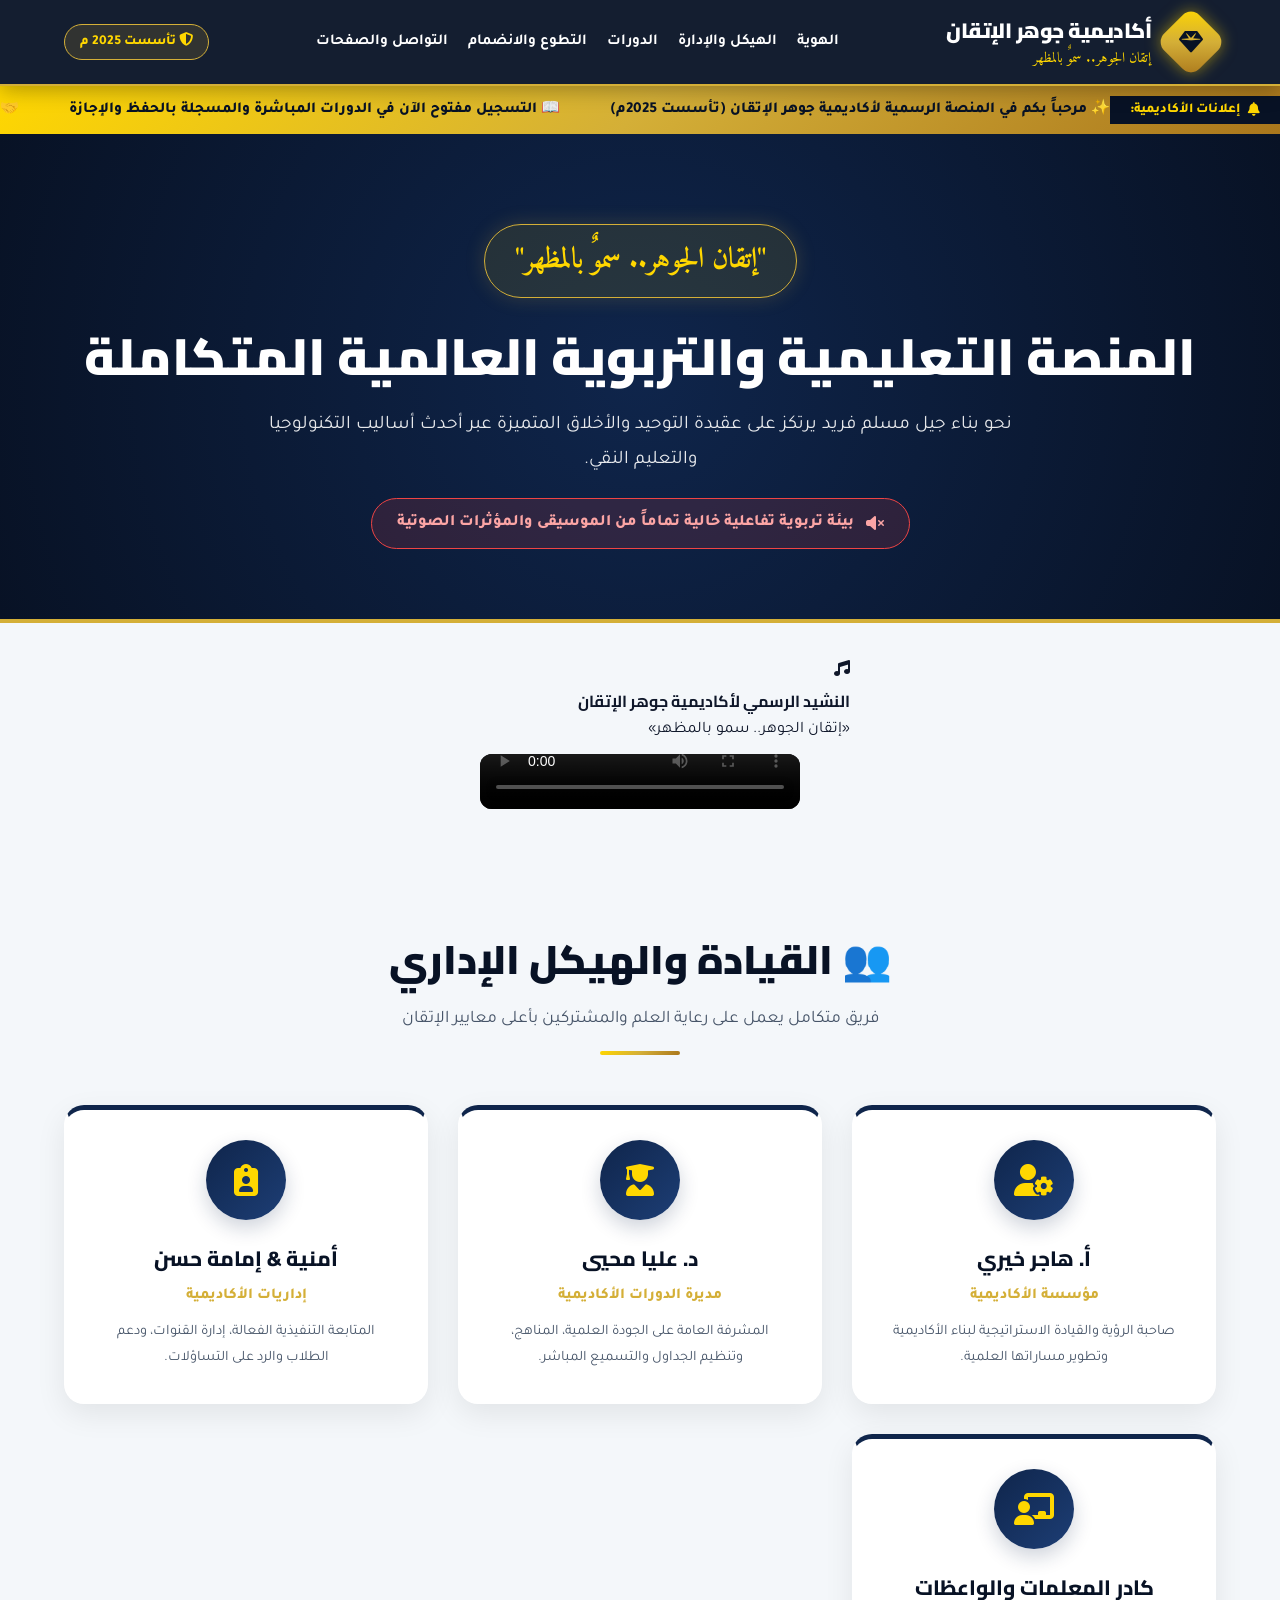
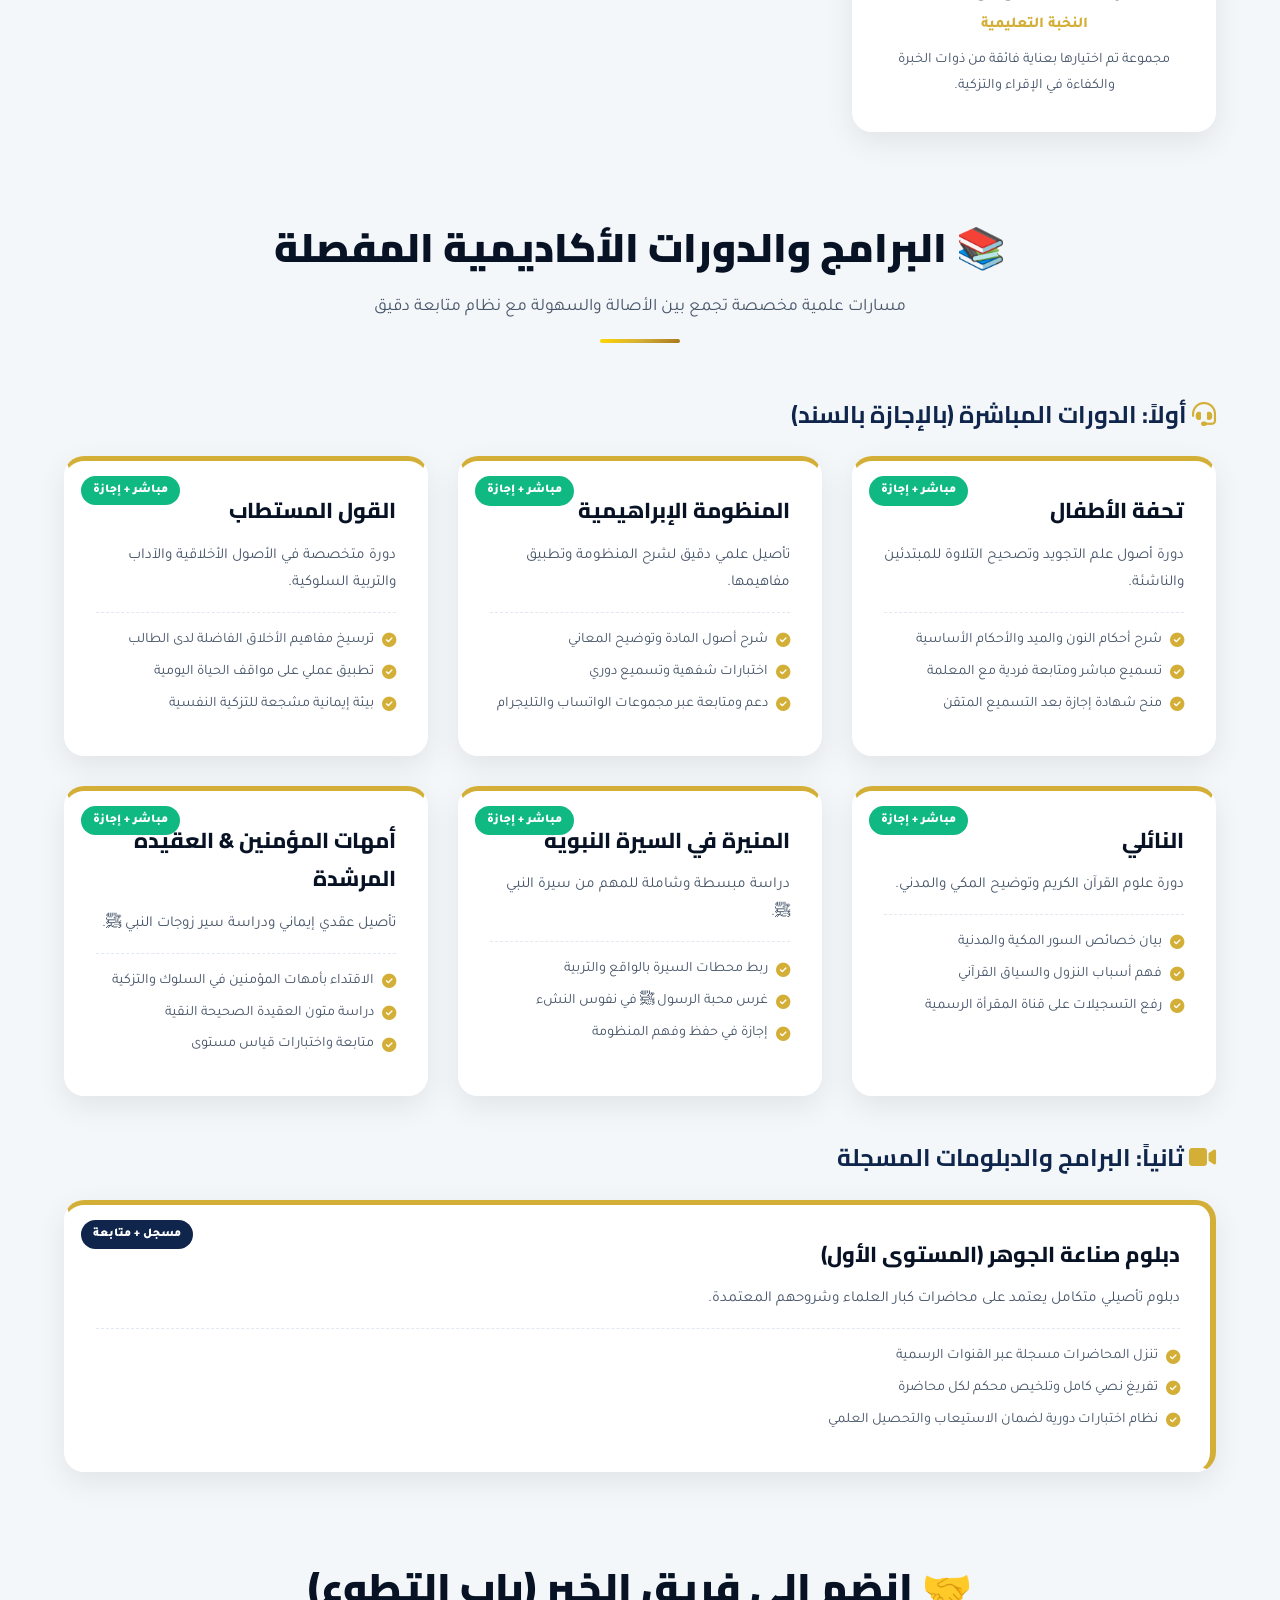
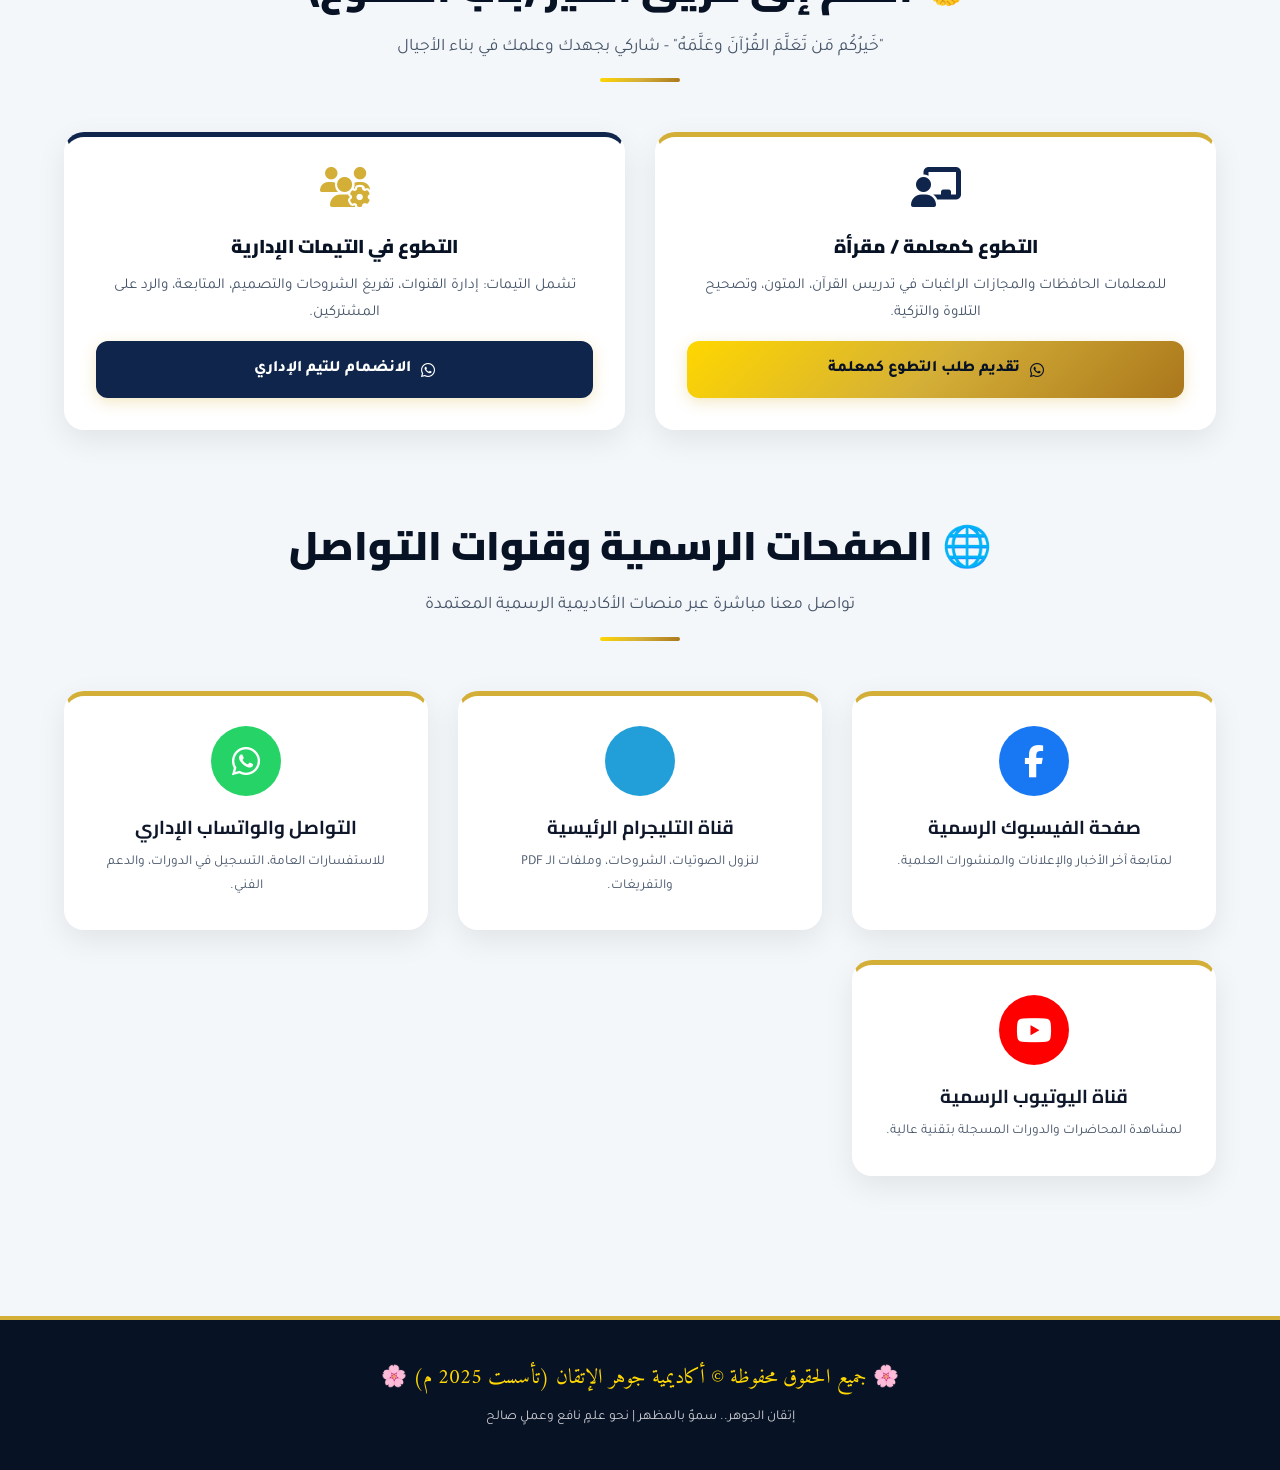
==== commit 9d8d9f5f: "add nasheed" ====
--- a/index.html
+++ b/index.html
@@ -55,6 +55,8 @@
     body { background-color: var(--bg-light); color: var(--text-dark); line-height: 1.8; overflow-x: hidden; }
 
     .container { width: 90%; max-width: 1250px; margin: auto; }
+    
+    
     h1, h2, h3, h4 { font-family: 'Cairo', sans-serif; }
 
     /* Header & Dynamic Logo */
@@ -280,7 +282,8 @@
       </div>
     </div>
   </section>
-  <!-- قسم نشيد الأكاديمية الرسمي -->
+
+<!-- مشغل نشيد الأكاديمية -->
 <div class="nasheed-box" data-aos="zoom-in" data-aos-delay="300">
   <div class="nasheed-header">
     <i class="fa-solid fa-music nasheed-icon"></i>
@@ -290,11 +293,12 @@
     </div>
   </div>
   
-  <video controls controlsList="nodownload" class="nasheed-player" poster="https://www.transparenttextures.com/patterns/islamic-art.png">
-    <source src="nasheed.mp4" type="video/mp4">
+  <video controls controlsList="nodownload" class="nasheed-player">
+    <source src="gogonasheed.mp4" type="video/mp4">
     متصفحك لا يدعم تشغيل هذا النشيد.
   </video>
 </div>
+
 
 
 
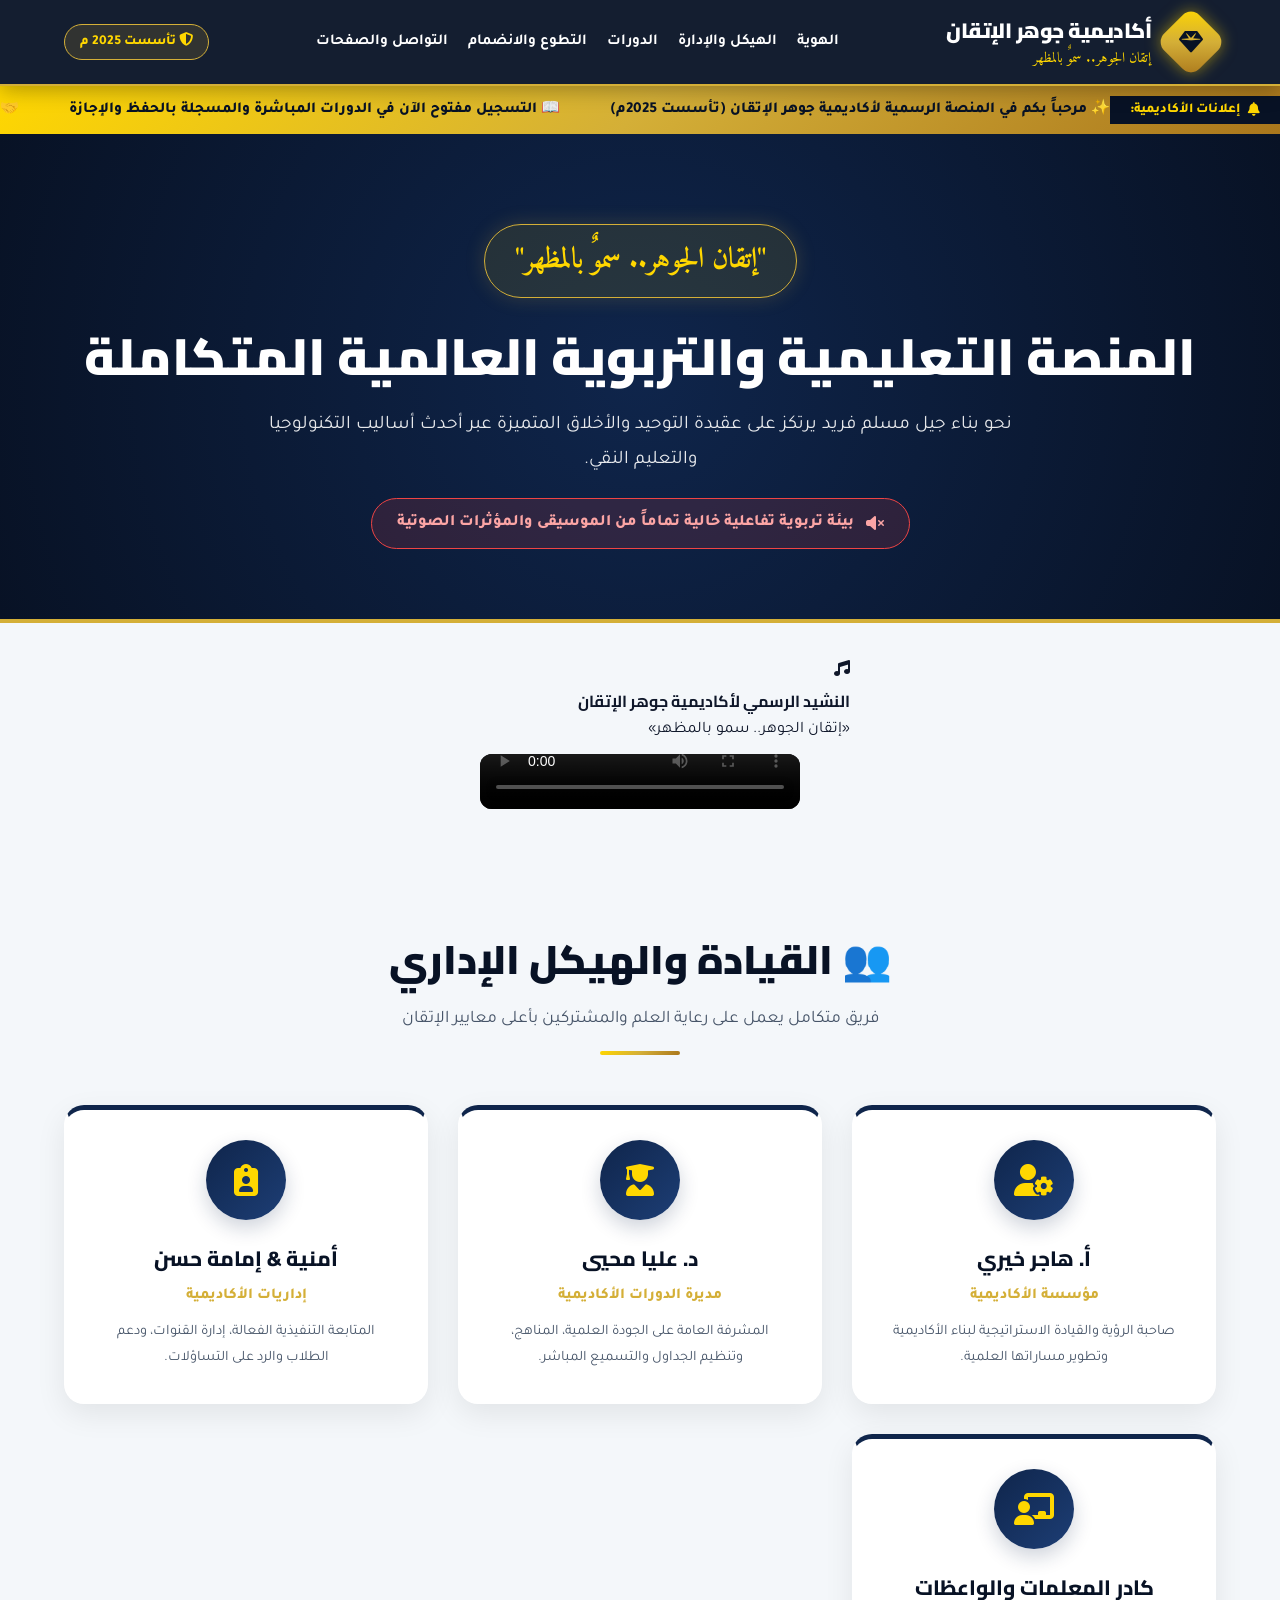
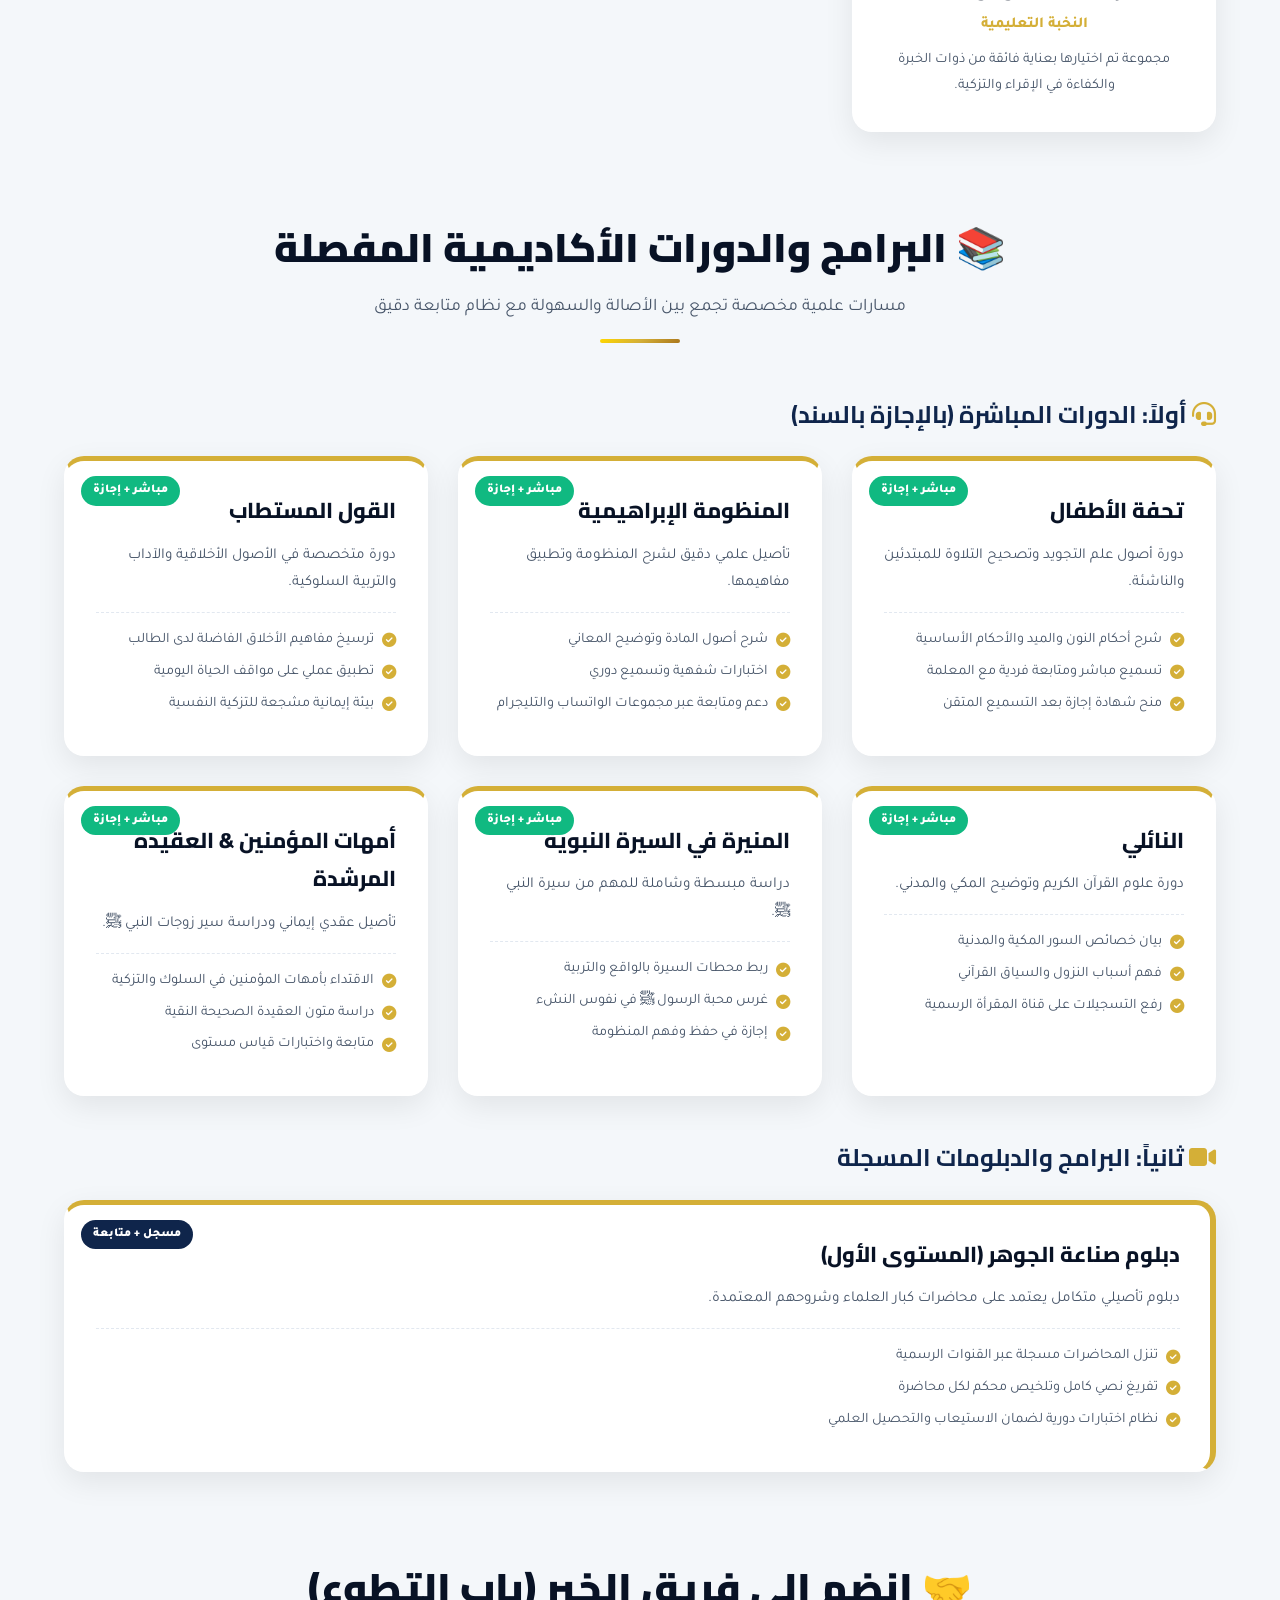
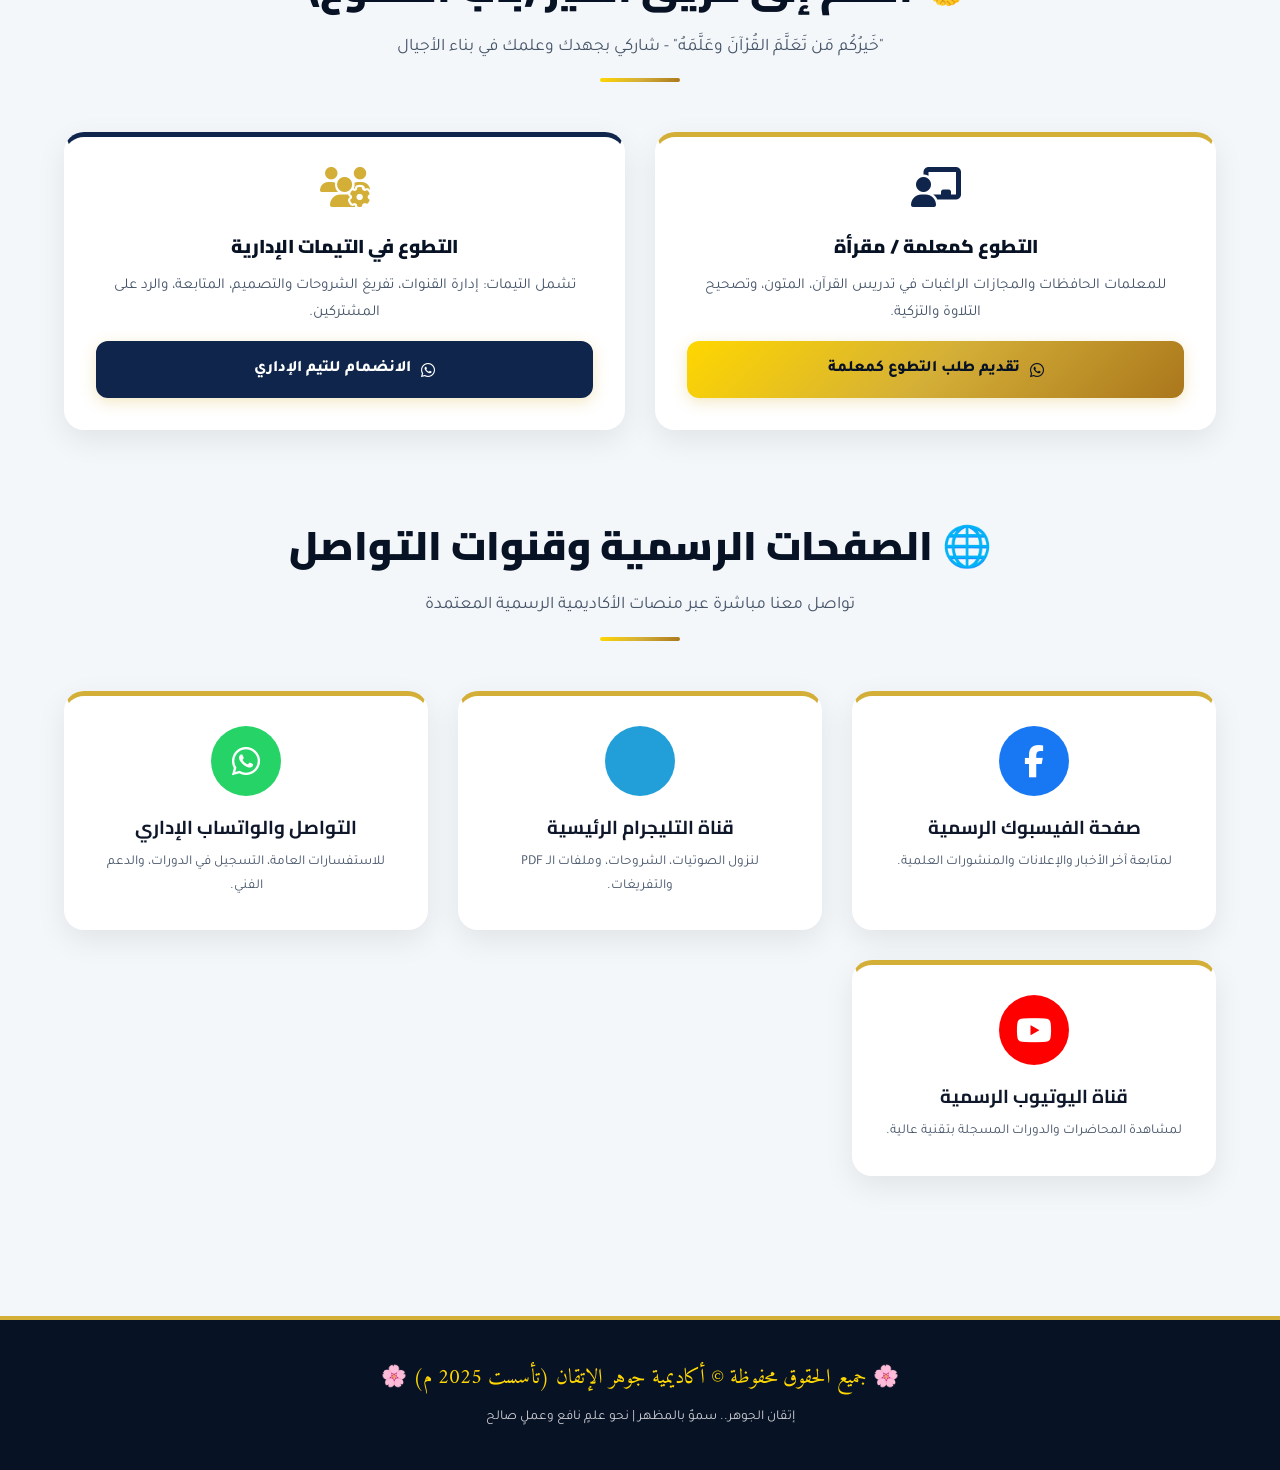
==== commit b3a84f78: "hagerkhairy14-alt / goher-eliteqan" ====
--- a/index.html
+++ b/index.html
@@ -4,6 +4,11 @@
   <meta charset="UTF-8">
   <meta name="viewport" content="width=device-width, initial-scale=1.0">
   <title>👑 المنصة الرسمية لأكاديمية جوهر الإتقان</title>
+  
+  
+  
+  
+  
   
   <!-- Google Fonts & FontAwesome -->
   <link href="https://fonts.googleapis.com/css2?family=Amiri:ital,wght@0,700;1,400&family=Cairo:wght@600;800;900&family=Tajawal:wght@400;500;700;800&display=swap" rel="stylesheet">
@@ -294,7 +299,7 @@
   </div>
   
   <video controls controlsList="nodownload" class="nasheed-player">
-    <source src="gogonasheed.mp4" type="video/mp4">
+    <source src="/nasheed.mp4" type="video/mp4">
     متصفحك لا يدعم تشغيل هذا النشيد.
   </video>
 </div>
@@ -458,7 +463,7 @@
         <p style="font-size:0.95rem; color:var(--text-muted); text-align:center; margin-top:8px;">
           للمعلمات الحافظات والمجازات الراغبات في تدريس القرآن، المتون، وتصحيح التلاوة والتزكية.
         </p>
-                <a href="https://wa.me/201000000000?text=أرغب%20في%20التطوع%20كـمعلمة%20في%20أكاديمية%20جوهر%20الإتقان" target="_blank" class="btn-action">
+                <a href="https://wa.me/201040478991?text=أرغب%20في%20التطوع%20كـمعلمة%20في%20أكاديمية%20جوهر%20الإتقان" target="_blank" class="btn-action">
           <i class="fa-brands fa-whatsapp"></i> تقديم طلب التطوع كمعلمة
         </a>
       </div>
@@ -472,7 +477,7 @@
         <p style="font-size:0.95rem; color:var(--text-muted); text-align:center; margin-top:8px;">
           تشمل التيمات: إدارة القنوات، تفريغ الشروحات والتصميم، المتابعة، والرد على المشتركين.
         </p>
-        <a href="https://wa.me/201000000000?text=أرغب%20في%20التطوع%20في%20التيمات%20الإدارية%20لأكاديمية%20جوهر%20الإتقان" target="_blank" class="btn-action btn-primary-dark">
+        <a href="https://wa.me/201040478991?text=أرغب%20في%20التطوع%20في%20التيمات%20الإدارية%20لأكاديمية%20جوهر%20الإتقان" target="_blank" class="btn-action btn-primary-dark">
           <i class="fa-brands fa-whatsapp"></i> الانضمام للتيم الإداري
         </a>
       </div>
@@ -488,28 +493,28 @@
 
     <div class="focus-grid">
       <!-- Facebook Card -->
-      <a href="https://facebook.com" target="_blank" class="focus-item social-card" data-aos="fade-up">
+      <a href="https://www.facebook.com/share/14hebWAw1vp/" target="_blank" class="focus-item social-card" data-aos="fade-up">
         <div class="social-icon-box facebook-bg"><i class="fa-brands fa-facebook-f"></i></div>
         <h3>صفحة الفيسبوك الرسمية</h3>
         <p style="font-size:0.85rem; color:var(--text-muted); margin-top:5px;">لمتابعة آخر الأخبار والإعلانات والمنشورات العلمية.</p>
       </a>
 
       <!-- Telegram Channel -->
-      <a href="https://t.me" target="_blank" class="focus-item social-card" data-aos="fade-up" data-aos-delay="100">
+      <a href="https://t.me/jaoharoaletqan" target="_blank" class="focus-item social-card" data-aos="fade-up" data-aos-delay="100">
         <div class="social-icon-box telegram-bg"><i class="fa-paper-plane"></i></div>
         <h3>قناة التليجرام الرئيسية</h3>
         <p style="font-size:0.85rem; color:var(--text-muted); margin-top:5px;">لنزول الصوتيات، الشروحات، وملفات الـ PDF والتفريغات.</p>
       </a>
 
       <!-- WhatsApp Direct Contact -->
-      <a href="https://wa.me/201000000000" target="_blank" class="focus-item social-card" data-aos="fade-up" data-aos-delay="200">
+      <a href="https://wa.me/201040478991" target="_blank" class="focus-item social-card" data-aos="fade-up" data-aos-delay="200">
         <div class="social-icon-box whatsapp-bg"><i class="fa-brands fa-whatsapp"></i></div>
         <h3>التواصل والواتساب الإداري</h3>
         <p style="font-size:0.85rem; color:var(--text-muted); margin-top:5px;">للاستفسارات العامة، التسجيل في الدورات، والدعم الفني.</p>
       </a>
 
       <!-- Youtube Channel -->
-      <a href="https://youtube.com" target="_blank" class="focus-item social-card" data-aos="fade-up" data-aos-delay="300">
+      <a href="https://youtu.be/08Bze9b0qZc" target="_blank" class="focus-item social-card" data-aos="fade-up" data-aos-delay="300">
         <div class="social-icon-box youtube-bg"><i class="fa-brands fa-youtube"></i></div>
         <h3>قناة اليوتيوب الرسمية</h3>
         <p style="font-size:0.85rem; color:var(--text-muted); margin-top:5px;">لمشاهدة المحاضرات والدورات المسجلة بتقنية عالية.</p>
